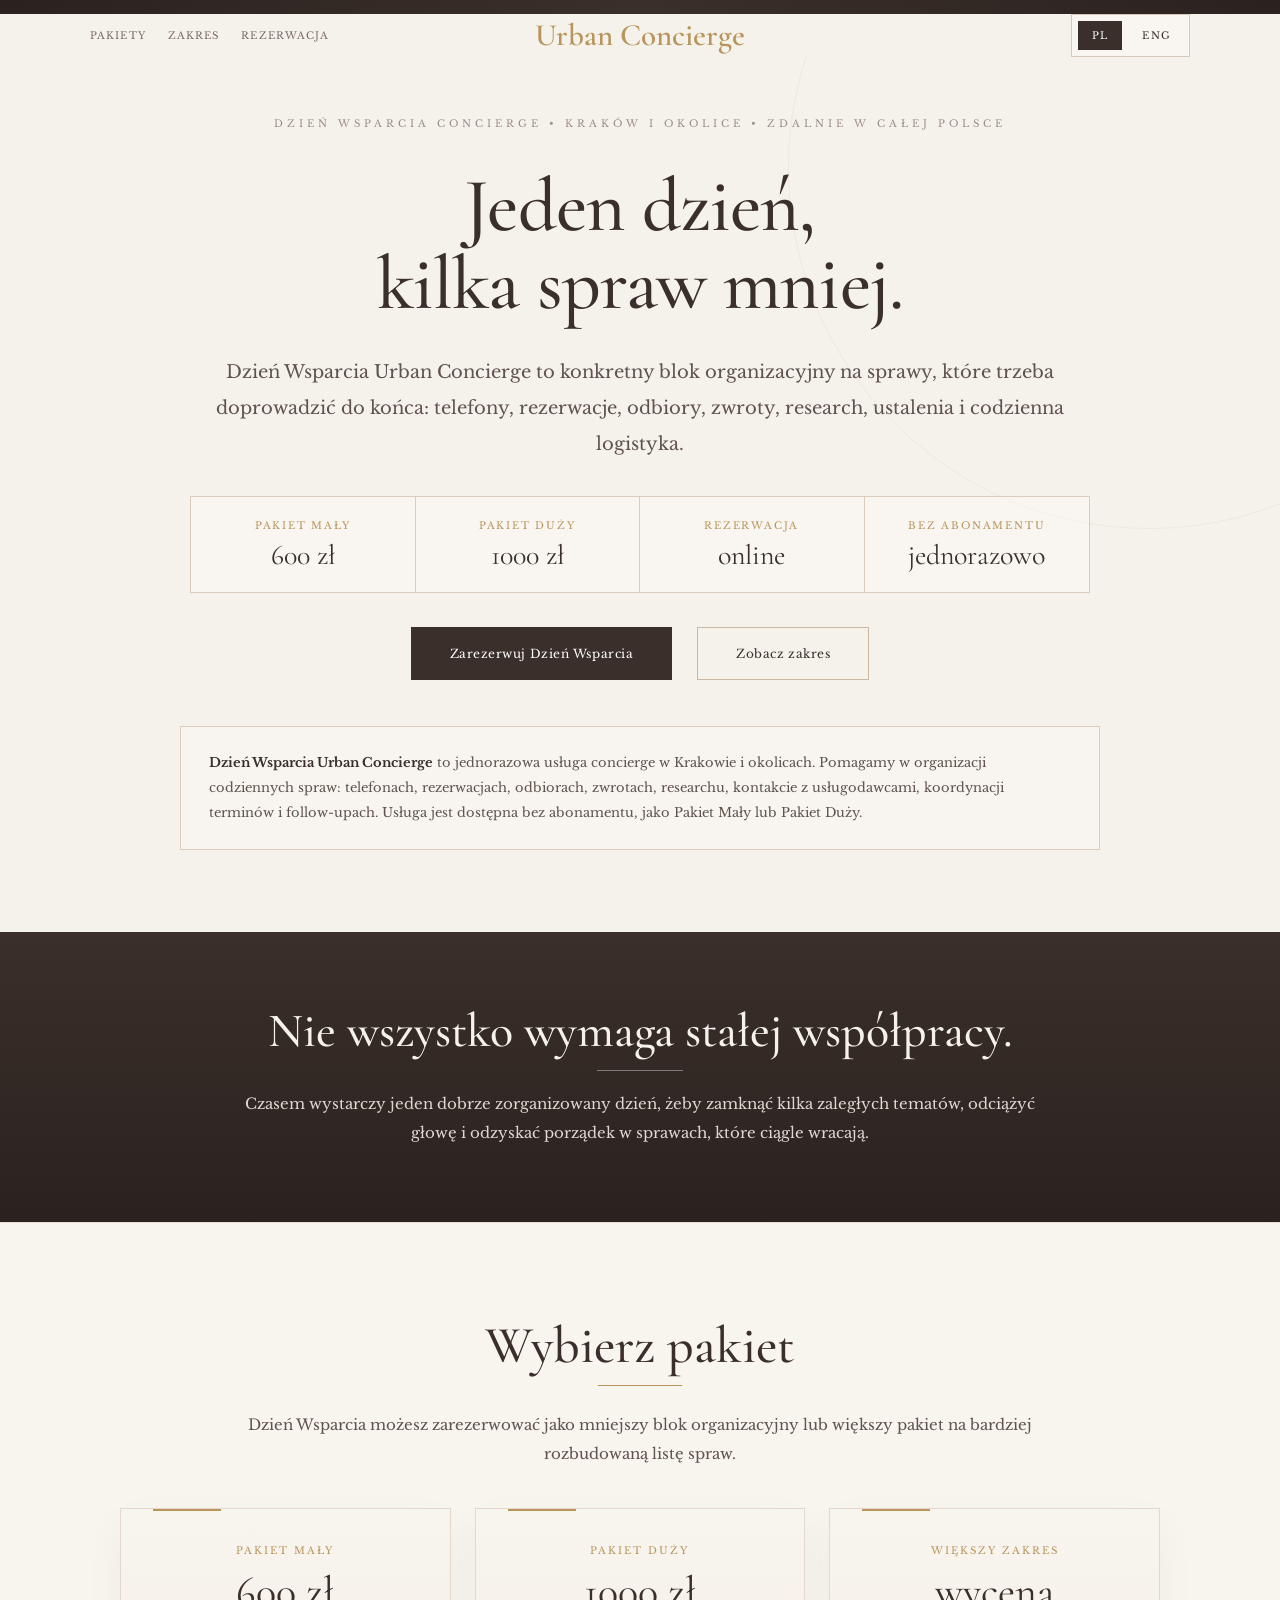
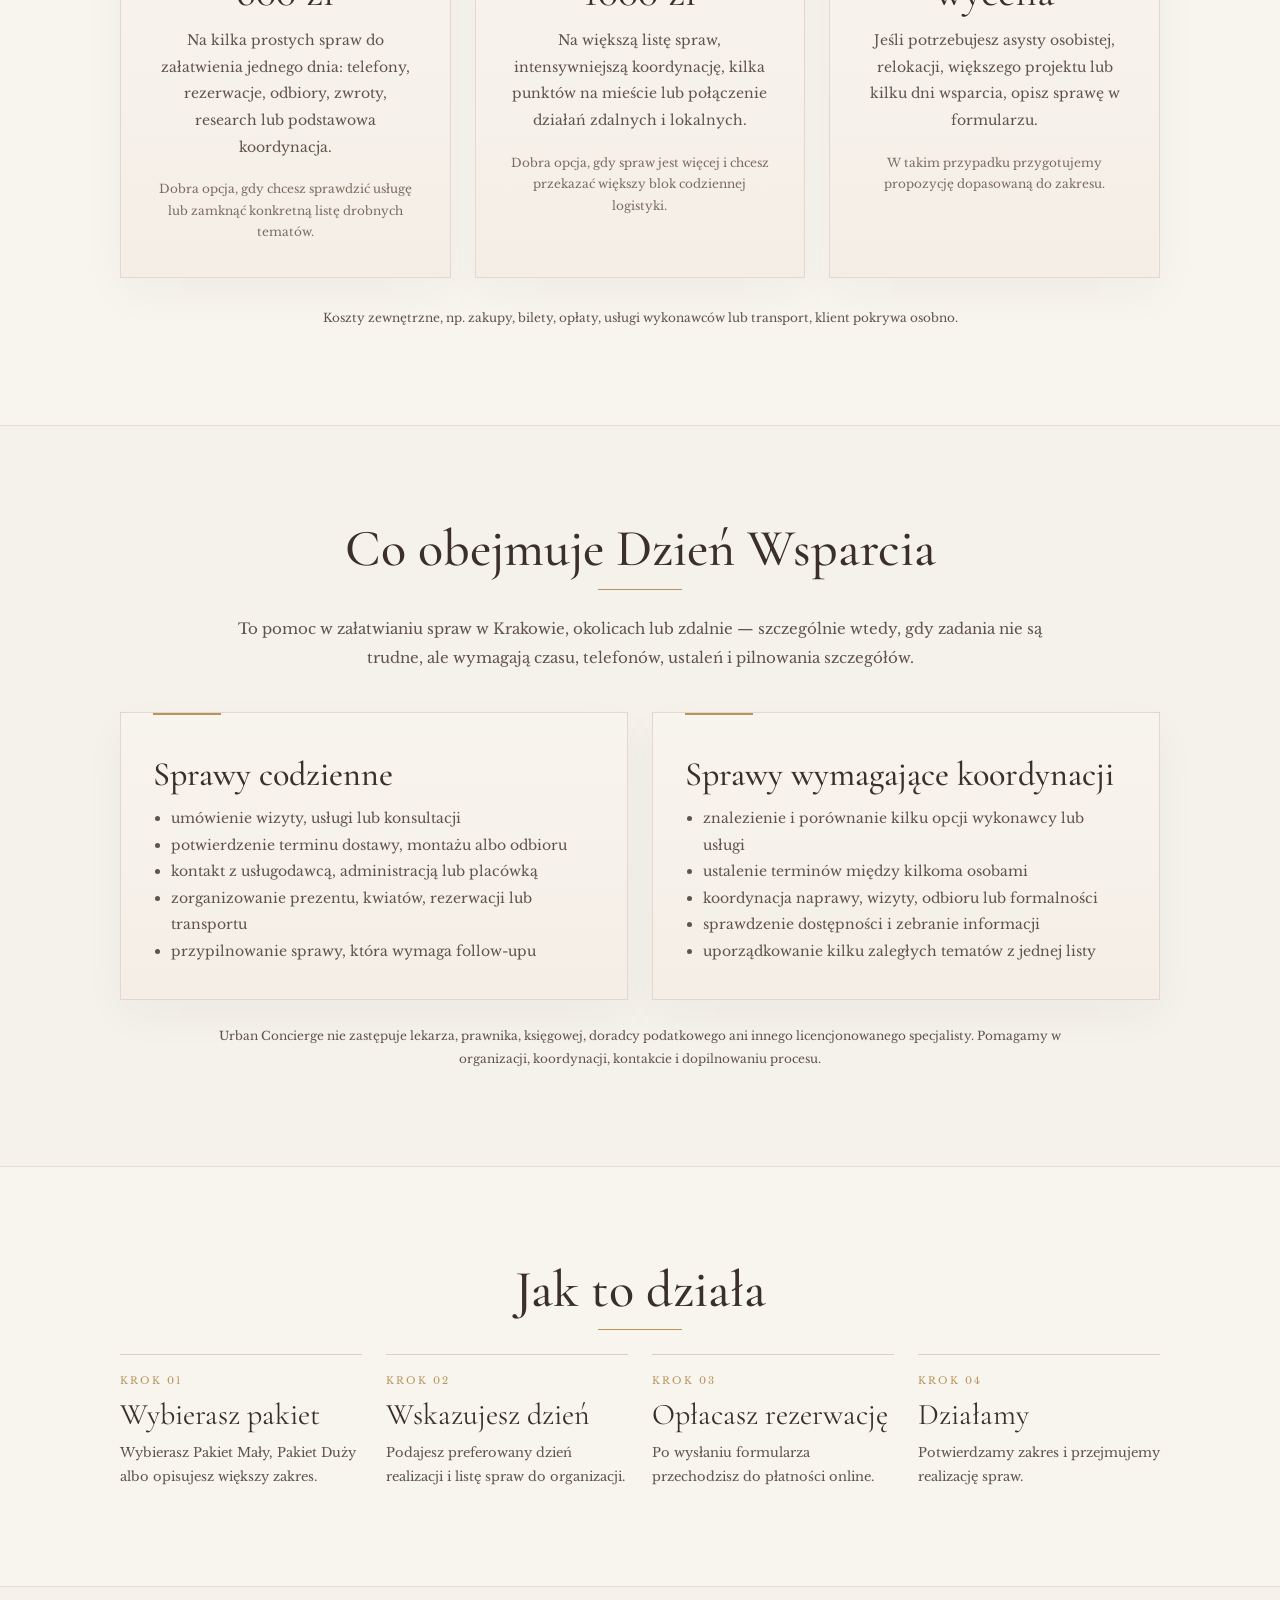
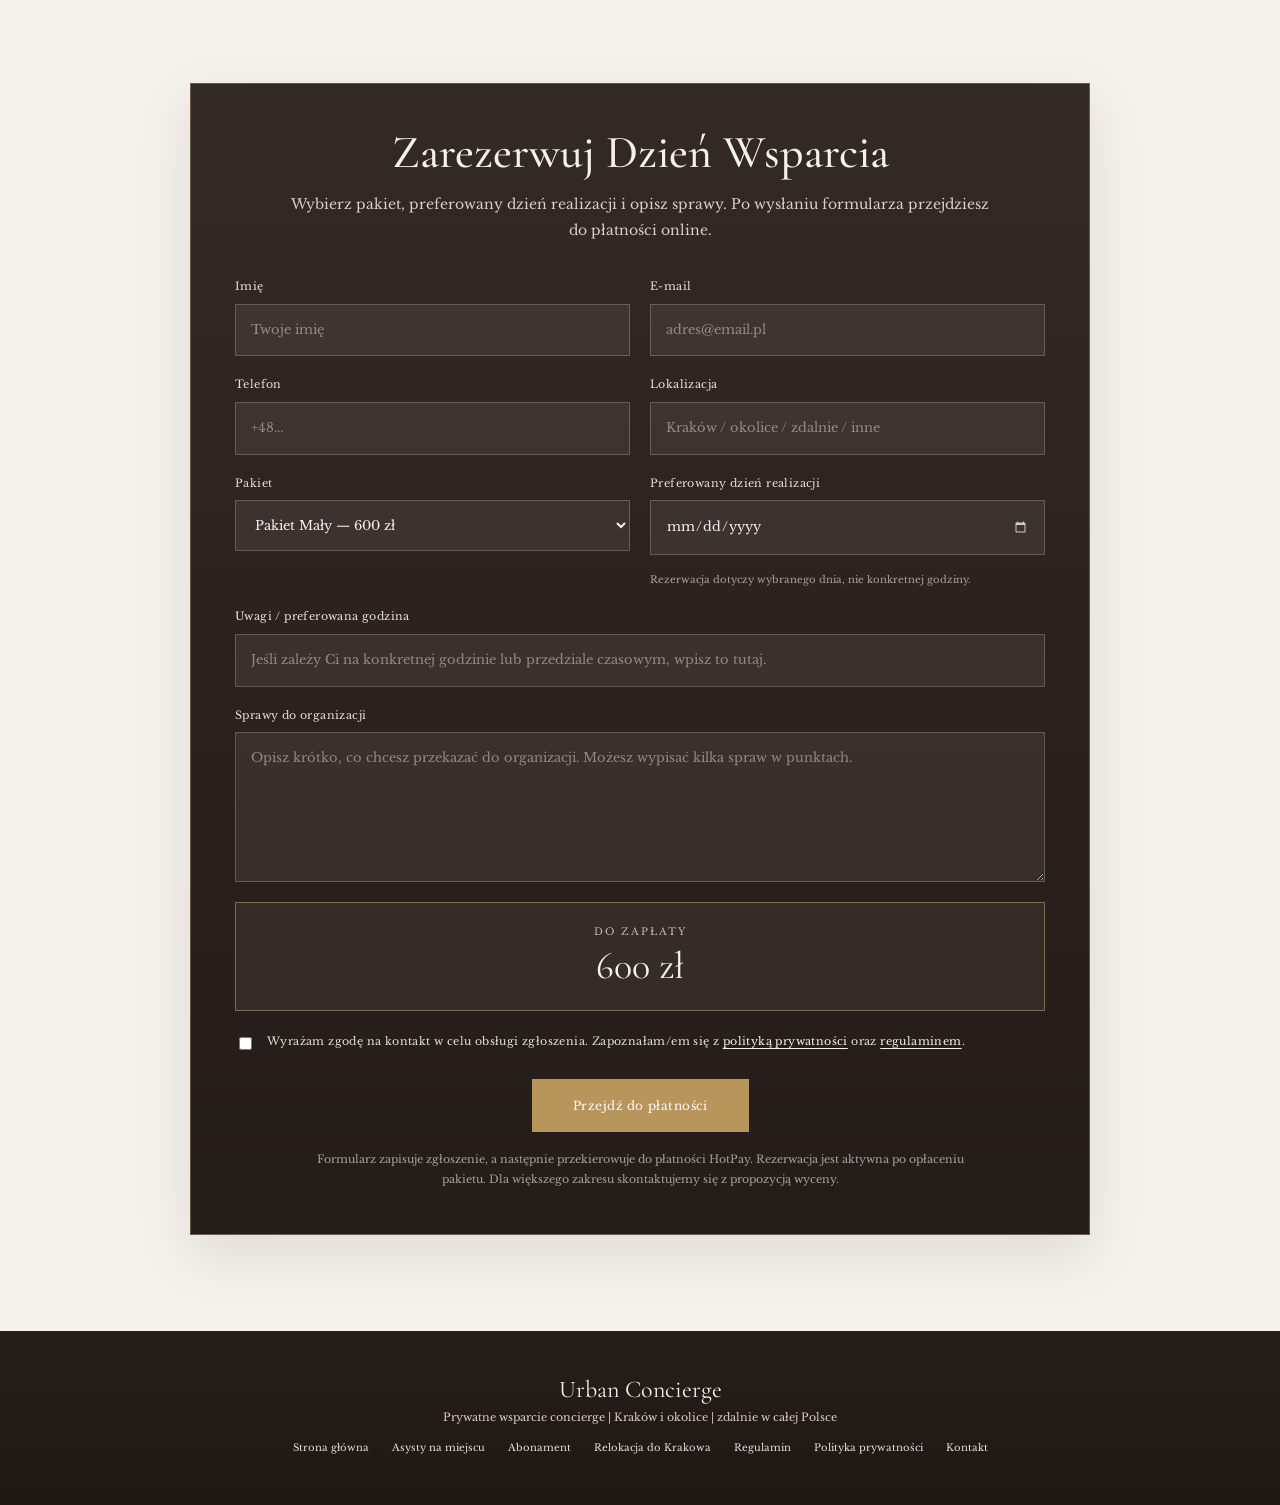
==== 1-dzien-wsparcia/index.html @ 9a467e5a "Update index.html" ====
<!DOCTYPE html>
<html lang="pl">
<head>
  <meta charset="UTF-8" />
  <meta name="viewport" content="width=device-width, initial-scale=1.0" />

  <title>Dzień Wsparcia Concierge Kraków | Urban Concierge</title>
  <meta name="description" content="Dzień Wsparcia Urban Concierge w Krakowie i okolicach. Pakiet Mały lub Pakiet Duży: organizacja spraw, telefony, rezerwacje, odbiory, koordynacja i codzienna logistyka. Płatność online." />

  <link rel="icon" type="image/png" href="/favicon.png">
  <link rel="canonical" href="https://urbanconcierge.pl/1-dzien-wsparcia/">

  <link rel="preconnect" href="https://fonts.googleapis.com">
  <link rel="preconnect" href="https://fonts.gstatic.com" crossorigin>
  <link href="https://fonts.googleapis.com/css2?family=Cormorant+Garamond:wght@500;600&family=Libre+Baskerville:wght@400;700&display=swap" rel="stylesheet">

  <script async src="https://www.googletagmanager.com/gtag/js?id=AW-18108841323"></script>
  <script>
    window.dataLayer = window.dataLayer || [];
    function gtag(){dataLayer.push(arguments);}
    gtag("js", new Date());
    gtag("config", "AW-18108841323");
  </script>

  <script type="application/ld+json">
  {
    "@context": "https://schema.org",
    "@type": "Service",
    "name": "Dzień Wsparcia Urban Concierge",
    "provider": {
      "@type": "LocalBusiness",
      "name": "Urban Concierge",
      "url": "https://urbanconcierge.pl/",
      "address": {
        "@type": "PostalAddress",
        "addressLocality": "Kraków",
        "addressCountry": "PL"
      }
    },
    "areaServed": ["Kraków", "Małopolska", "Polska"],
    "description": "Dzień Wsparcia Urban Concierge to jednorazowy blok organizacyjny na sprawy codzienne: telefony, rezerwacje, odbiory, zwroty, research, kontakt z usługodawcami, koordynacja i follow-up.",
    "offers": [
      {
        "@type": "Offer",
        "name": "Pakiet Mały",
        "price": "600",
        "priceCurrency": "PLN"
      },
      {
        "@type": "Offer",
        "name": "Pakiet Duży",
        "price": "1000",
        "priceCurrency": "PLN"
      }
    ]
  }
  </script>

  <style>
    :root {
      --bg: #F5F1EB;
      --soft-bg: #F8F4EE;
      --text: #3A2F2A;
      --muted: #5F534B;
      --soft: #7B6C61;
      --gold: #B8955A;
      --gold-soft: #C2A46D;
      --dark: #2B221F;
      --line: #E7DDD2;
      --line-strong: #DDCFBF;
    }

    * { box-sizing: border-box; }

    html, body {
      margin: 0;
      padding: 0;
      background: var(--bg);
      color: var(--text);
      scroll-behavior: smooth;
      overflow-x: hidden;
      -webkit-font-smoothing: antialiased;
      text-rendering: optimizeLegibility;
    }

    body { font-family: "Libre Baskerville", serif; }

    .topbar {
      height: 14px;
      background: linear-gradient(90deg, #2B221F 0%, #3A2F2A 50%, #2B221F 100%);
    }

    .shell {
      max-width: 1180px;
      margin: 0 auto;
      padding: 0 40px;
    }

    header { padding: 34px 0 0; }

    .header-inner {
      display: grid;
      grid-template-columns: 1fr auto 1fr;
      align-items: center;
      gap: 24px;
    }

    .mini-nav {
      display: flex;
      gap: 22px;
      font-size: 10px;
      letter-spacing: 1.1px;
      text-transform: uppercase;
    }

    .mini-nav a {
      color: var(--soft);
      text-decoration: none;
    }

    .mini-nav a:hover { color: var(--gold); }

    .brand {
      font-family: "Cormorant Garamond", serif;
      font-size: 31px;
      line-height: 1.1;
      font-weight: 600;
      color: var(--gold);
      text-decoration: none;
      white-space: nowrap;
    }

    .lang {
      justify-self: end;
      display: inline-flex;
      align-items: center;
      gap: 8px;
      padding: 6px;
      border: 1px solid #D8C8B6;
      background: rgba(255,255,255,0.32);
    }

    .lang span,
    .lang a {
      min-width: 44px;
      text-align: center;
      padding: 8px 12px;
      font-size: 10px;
      letter-spacing: 1.2px;
      text-transform: uppercase;
      text-decoration: none;
    }

    .lang span {
      background: var(--text);
      color: #fff;
    }

    .lang a { color: var(--text); }

    .hero {
      min-height: calc(88vh - 14px);
      display: flex;
      align-items: center;
      justify-content: center;
      padding: 58px 0 82px;
      position: relative;
      text-align: center;
      overflow: hidden;
    }

    .hero:before {
      content: "";
      position: absolute;
      width: 720px;
      height: 720px;
      border: 1px solid rgba(184,149,90,0.10);
      border-radius: 50%;
      top: -250px;
      right: -230px;
    }

    .hero-inner {
      position: relative;
      z-index: 1;
      max-width: 1040px;
      margin: 0 auto;
    }

    .kicker {
      font-size: 10px;
      line-height: 1.8;
      letter-spacing: 4px;
      text-transform: uppercase;
      color: #9C8F84;
      margin-bottom: 34px;
    }

    h1 {
      font-family: "Cormorant Garamond", serif;
      font-size: 76px;
      line-height: 1.03;
      font-weight: 500;
      letter-spacing: -0.9px;
      margin: 0 0 30px;
    }

    .sub {
      max-width: 870px;
      margin: 0 auto 24px;
      font-size: 18px;
      line-height: 2;
      color: var(--muted);
    }

    .ai-summary {
      max-width: 920px;
      margin: 34px auto 0;
      padding: 24px 28px;
      border: 1px solid #DCCDBB;
      background: rgba(255,255,255,0.28);
      font-size: 13px;
      line-height: 1.9;
      color: var(--muted);
      text-align: left;
    }

    .ai-summary strong { color: var(--text); }

    .offer-strip {
      max-width: 900px;
      margin: 34px auto 34px;
      display: grid;
      grid-template-columns: repeat(4, minmax(0, 1fr));
      border: 1px solid #DCCDBB;
      background: rgba(255,255,255,0.32);
    }

    .offer-item {
      padding: 22px 18px;
      border-right: 1px solid #DCCDBB;
    }

    .offer-item:last-child { border-right: none; }

    .offer-label {
      font-size: 10px;
      text-transform: uppercase;
      letter-spacing: 1.8px;
      color: var(--gold);
      margin-bottom: 8px;
    }

    .offer-value {
      font-family: "Cormorant Garamond", serif;
      font-size: 28px;
      line-height: 1.1;
      color: var(--text);
    }

    .btn {
      display: inline-block;
      padding: 18px 38px;
      margin: 0 10px 12px;
      font-size: 12px;
      letter-spacing: 0.55px;
      text-decoration: none;
      transition: 0.24s ease;
    }

    .btn-primary {
      background: var(--text);
      color: #fff;
      border: 1px solid var(--text);
    }

    .btn-primary:hover {
      background: #473934;
      border-color: #473934;
      transform: translateY(-1px);
    }

    .btn-secondary {
      color: var(--text);
      border: 1px solid #CCB8A2;
      background: transparent;
    }

    .btn-secondary:hover {
      background: #EEE6DD;
      border-color: var(--gold);
      transform: translateY(-1px);
    }

    .band {
      background: linear-gradient(180deg, #3A2F2A 0%, #2B221F 100%);
      color: #F5F1EB;
      padding: 74px 36px;
      text-align: center;
    }

    .band h2 {
      font-family: "Cormorant Garamond", serif;
      font-size: 48px;
      line-height: 1.08;
      font-weight: 500;
      margin: 0 0 12px;
    }

    .rule-light {
      width: 86px;
      height: 1px;
      background: rgba(245,241,235,0.40);
      margin: 0 auto 18px;
    }

    .band p {
      max-width: 800px;
      margin: 0 auto;
      font-size: 15px;
      line-height: 1.95;
      color: rgba(245,241,235,0.88);
    }

    section.content {
      padding: 96px 0;
      border-top: 1px solid var(--line);
    }

    section.soft { background: var(--soft-bg); }

    .title {
      font-family: "Cormorant Garamond", serif;
      font-size: 52px;
      line-height: 1.04;
      font-weight: 500;
      text-align: center;
      margin: 0 0 12px;
    }

    .rule {
      width: 84px;
      height: 1px;
      background: var(--gold);
      margin: 0 auto 24px;
    }

    .intro {
      max-width: 860px;
      margin: 0 auto 40px;
      text-align: center;
      font-size: 15px;
      line-height: 1.95;
      color: var(--muted);
    }

    .grid-2 {
      display: grid;
      grid-template-columns: repeat(2, 1fr);
      gap: 24px;
      max-width: 1040px;
      margin: 0 auto;
    }

    .grid-3 {
      display: grid;
      grid-template-columns: repeat(3, 1fr);
      gap: 24px;
      max-width: 1040px;
      margin: 0 auto;
    }

    .card {
      background: linear-gradient(180deg, #F8F4EE 0%, #F4EEE6 100%);
      border: 1px solid #E3D8CB;
      padding: 34px 32px;
      position: relative;
      box-shadow: 0 16px 40px rgba(58,47,42,0.04);
      min-height: 100%;
    }

    .card:before {
      content: "";
      position: absolute;
      top: 0;
      left: 32px;
      width: 68px;
      height: 2px;
      background: var(--gold);
    }

    .card h3 {
      font-family: "Cormorant Garamond", serif;
      font-size: 34px;
      line-height: 1.06;
      font-weight: 500;
      margin: 10px 0 12px;
    }

    .card p,
    .card li {
      font-size: 14px;
      line-height: 1.9;
      color: var(--muted);
    }

    .card ul {
      margin: 0;
      padding-left: 18px;
    }

    .price-card { text-align: center; }

    .price-label {
      font-size: 10px;
      line-height: 1.6;
      letter-spacing: 2px;
      text-transform: uppercase;
      color: var(--gold);
      margin-bottom: 12px;
    }

    .price-value {
      font-family: "Cormorant Garamond", serif;
      font-size: 42px;
      line-height: 1;
      margin-bottom: 12px;
    }

    .price-note {
      font-size: 12px;
      line-height: 1.8;
      color: var(--soft);
      margin-top: 18px;
    }

    .steps {
      display: grid;
      grid-template-columns: repeat(4, 1fr);
      gap: 24px;
      max-width: 1040px;
      margin: 0 auto;
    }

    .step {
      border-top: 1px solid var(--line-strong);
      padding-top: 18px;
    }

    .step-no {
      font-size: 10px;
      line-height: 1.6;
      letter-spacing: 2.2px;
      text-transform: uppercase;
      color: var(--gold);
      margin-bottom: 10px;
    }

    .step-title {
      font-family: "Cormorant Garamond", serif;
      font-size: 30px;
      line-height: 1.04;
      margin-bottom: 10px;
    }

    .step p {
      font-size: 13px;
      line-height: 1.9;
      color: var(--muted);
      margin: 0;
    }

    .form-wrap {
      max-width: 900px;
      margin: 0 auto;
      padding: 44px;
      background: linear-gradient(180deg, #332925 0%, #241C19 100%);
      border: 1px solid rgba(194,164,109,0.42);
      color: #F5F1EB;
      box-shadow: 0 20px 54px rgba(43,34,31,0.10);
    }

    .form-head {
      text-align: center;
      margin-bottom: 34px;
    }

    .form-title {
      font-family: "Cormorant Garamond", serif;
      font-size: 46px;
      line-height: 1.06;
      font-weight: 500;
      margin: 0 0 14px;
    }

    .form-copy {
      max-width: 700px;
      margin: 0 auto;
      font-size: 14px;
      line-height: 1.9;
      color: rgba(245,241,235,0.84);
    }

    .form-grid {
      display: grid;
      grid-template-columns: repeat(2, 1fr);
      gap: 20px;
    }

    .field {
      display: flex;
      flex-direction: column;
      gap: 8px;
    }

    .field-full { grid-column: 1 / -1; }

    label {
      font-size: 11px;
      line-height: 1.6;
      letter-spacing: 0.4px;
      color: rgba(245,241,235,0.92);
    }

    input,
    select,
    textarea {
      width: 100%;
      border: 1px solid rgba(245,241,235,0.22);
      background: rgba(245,241,235,0.07);
      color: #F5F1EB;
      padding: 15px;
      font-family: "Libre Baskerville", serif;
      font-size: 13px;
      line-height: 1.6;
      outline: none;
      border-radius: 0;
    }

    input::placeholder,
    textarea::placeholder { color: rgba(245,241,235,0.46); }

    select option {
      color: #3A2F2A;
      background: #F5F1EB;
    }

    textarea {
      min-height: 150px;
      resize: vertical;
    }

    input[type="date"]::-webkit-calendar-picker-indicator {
      filter: invert(1);
      opacity: 0.75;
      cursor: pointer;
    }

    input:focus,
    select:focus,
    textarea:focus {
      border-color: rgba(194,164,109,0.86);
      background: rgba(245,241,235,0.10);
    }

    .small-note {
      font-size: 10px;
      line-height: 1.7;
      color: rgba(245,241,235,0.62);
      margin-top: 8px;
    }

    .total-box {
      grid-column: 1 / -1;
      border: 1px solid rgba(194,164,109,0.52);
      padding: 22px;
      text-align: center;
      background: rgba(245,241,235,0.06);
    }

    .total-label {
      font-size: 10px;
      letter-spacing: 2px;
      text-transform: uppercase;
      color: rgba(245,241,235,0.72);
      margin-bottom: 8px;
    }

    .total-value {
      font-family: "Cormorant Garamond", serif;
      font-size: 38px;
      line-height: 1.1;
      color: #F5F1EB;
    }

    .consent {
      margin: 22px 0 26px;
      display: flex;
      gap: 12px;
      align-items: flex-start;
    }

    .consent input {
      width: auto;
      margin-top: 4px;
      accent-color: var(--gold);
    }

    .consent a {
      color: #F5F1EB;
      text-decoration: underline;
      text-underline-offset: 3px;
    }

    .hidden { display: none; }

    .submit-wrap { text-align: center; }

    button {
      cursor: pointer;
      border-radius: 0;
      border: 1px solid var(--gold);
      background: var(--gold);
      color: #fff;
      padding: 18px 40px;
      font-family: "Libre Baskerville", serif;
      font-size: 12px;
      letter-spacing: 0.55px;
    }

    button:hover {
      background: var(--gold-soft);
      border-color: var(--gold-soft);
    }

    .form-note {
      max-width: 680px;
      margin: 18px auto 0;
      text-align: center;
      font-size: 11px;
      line-height: 1.8;
      color: rgba(245,241,235,0.62);
    }

    footer {
      background: linear-gradient(180deg, #261E1B 0%, #1E1714 100%);
      padding: 44px 34px 48px;
      text-align: center;
    }

    .footer-brand {
      font-family: "Cormorant Garamond", serif;
      font-size: 24px;
      color: #F5F1EB;
      margin-bottom: 6px;
    }

    .footer-sub {
      font-size: 11px;
      color: #D9CEC4;
      margin-bottom: 14px;
    }

    .footer-links {
      font-size: 10px;
      line-height: 1.9;
    }

    .footer-links a {
      color: #F5F1EB;
      text-decoration: none;
      margin: 0 10px;
      opacity: 0.92;
    }

    .footer-links a:hover { text-decoration: underline; }

    @media (max-width: 1100px) {
      .mini-nav { display: none; }
      .steps { grid-template-columns: repeat(2, 1fr); }
      .grid-3 { grid-template-columns: 1fr; }
    }

    @media (max-width: 900px) {
      .grid-2 { grid-template-columns: 1fr; }
      h1 { font-size: 56px; }
      .offer-strip { grid-template-columns: repeat(2, minmax(0, 1fr)); }
      .offer-item:nth-child(2) { border-right: none; }
      .offer-item:nth-child(1),
      .offer-item:nth-child(2) { border-bottom: 1px solid #DCCDBB; }
    }

    @media (max-width: 768px) {
      .shell { padding: 0 20px; }
      header { padding-top: 26px; }

      .header-inner {
        grid-template-columns: 1fr;
        gap: 18px;
      }

      .brand {
        justify-self: center;
        font-size: 28px;
      }

      .lang { justify-self: center; }

      .hero {
        min-height: auto;
        padding: 34px 0 64px;
      }

      .kicker {
        letter-spacing: 3px;
        margin-bottom: 22px;
      }

      h1 {
        font-size: 42px;
        line-height: 1.08;
      }

      .sub {
        font-size: 16px;
        line-height: 1.9;
      }

      .offer-strip { grid-template-columns: 1fr; }

      .offer-item {
        border-right: none;
        border-bottom: 1px solid #DCCDBB;
      }

      .offer-item:last-child { border-bottom: none; }

      .btn {
        display: block;
        max-width: 340px;
        margin: 0 auto 12px;
      }

      section.content { padding: 76px 0; }

      .title,
      .band h2,
      .form-title { font-size: 36px; }

      .steps,
      .form-grid { grid-template-columns: 1fr; }

      .form-wrap { padding: 34px 22px; }

      button { width: 100%; }
    }
  </style>
</head>

<body>
  <div class="topbar"></div>

  <header class="shell">
    <div class="header-inner">
      <nav class="mini-nav" aria-label="Nawigacja">
        <a href="#pakiety">Pakiety</a>
        <a href="#zakres">Zakres</a>
        <a href="#rezerwacja">Rezerwacja</a>
      </nav>

      <a href="/" class="brand">Urban Concierge</a>

      <div class="lang">
        <span>PL</span>
        <a href="/expats-krakow/one-day-support/">ENG</a>
      </div>
    </div>
  </header>

  <main>
    <section class="hero">
      <div class="shell">
        <div class="hero-inner">
          <div class="kicker">Dzień Wsparcia Concierge • Kraków i okolice • zdalnie w całej Polsce</div>

          <h1>Jeden dzień,<br>kilka spraw mniej.</h1>

          <div class="sub">
            Dzień Wsparcia Urban Concierge to konkretny blok organizacyjny na sprawy, które trzeba doprowadzić do końca: telefony, rezerwacje, odbiory, zwroty, research, ustalenia i codzienna logistyka.
          </div>

          <div class="offer-strip">
            <div class="offer-item">
              <div class="offer-label">Pakiet Mały</div>
              <div class="offer-value">600 zł</div>
            </div>

            <div class="offer-item">
              <div class="offer-label">Pakiet Duży</div>
              <div class="offer-value">1000 zł</div>
            </div>

            <div class="offer-item">
              <div class="offer-label">Rezerwacja</div>
              <div class="offer-value">online</div>
            </div>

            <div class="offer-item">
              <div class="offer-label">Bez abonamentu</div>
              <div class="offer-value">jednorazowo</div>
            </div>
          </div>

          <a href="#rezerwacja" class="btn btn-primary">Zarezerwuj Dzień Wsparcia</a>
          <a href="#zakres" class="btn btn-secondary">Zobacz zakres</a>

          <div class="ai-summary">
            <strong>Dzień Wsparcia Urban Concierge</strong> to jednorazowa usługa concierge w Krakowie i okolicach. Pomagamy w organizacji codziennych spraw: telefonach, rezerwacjach, odbiorach, zwrotach, researchu, kontakcie z usługodawcami, koordynacji terminów i follow-upach. Usługa jest dostępna bez abonamentu, jako Pakiet Mały lub Pakiet Duży.
          </div>
        </div>
      </div>
    </section>

    <section class="band">
      <div class="shell">
        <h2>Nie wszystko wymaga stałej współpracy.</h2>
        <div class="rule-light"></div>
        <p>
          Czasem wystarczy jeden dobrze zorganizowany dzień, żeby zamknąć kilka zaległych tematów, odciążyć głowę i odzyskać porządek w sprawach, które ciągle wracają.
        </p>
      </div>
    </section>

    <section class="content soft" id="pakiety">
      <div class="shell">
        <h2 class="title">Wybierz pakiet</h2>
        <div class="rule"></div>

        <p class="intro">
          Dzień Wsparcia możesz zarezerwować jako mniejszy blok organizacyjny lub większy pakiet na bardziej rozbudowaną listę spraw.
        </p>

        <div class="grid-3">
          <div class="card price-card">
            <div class="price-label">Pakiet Mały</div>
            <div class="price-value">600 zł</div>
            <p>
              Na kilka prostych spraw do załatwienia jednego dnia: telefony, rezerwacje, odbiory, zwroty, research lub podstawowa koordynacja.
            </p>
            <div class="price-note">Dobra opcja, gdy chcesz sprawdzić usługę lub zamknąć konkretną listę drobnych tematów.</div>
          </div>

          <div class="card price-card">
            <div class="price-label">Pakiet Duży</div>
            <div class="price-value">1000 zł</div>
            <p>
              Na większą listę spraw, intensywniejszą koordynację, kilka punktów na mieście lub połączenie działań zdalnych i lokalnych.
            </p>
            <div class="price-note">Dobra opcja, gdy spraw jest więcej i chcesz przekazać większy blok codziennej logistyki.</div>
          </div>

          <div class="card price-card">
            <div class="price-label">Większy zakres</div>
            <div class="price-value">wycena</div>
            <p>
              Jeśli potrzebujesz asysty osobistej, relokacji, większego projektu lub kilku dni wsparcia, opisz sprawę w formularzu.
            </p>
            <div class="price-note">W takim przypadku przygotujemy propozycję dopasowaną do zakresu.</div>
          </div>
        </div>

        <p class="intro" style="font-size:12px; margin-top:28px; margin-bottom:0;">
          Koszty zewnętrzne, np. zakupy, bilety, opłaty, usługi wykonawców lub transport, klient pokrywa osobno.
        </p>
      </div>
    </section>

    <section class="content" id="zakres">
      <div class="shell">
        <h2 class="title">Co obejmuje Dzień Wsparcia</h2>
        <div class="rule"></div>

        <p class="intro">
          To pomoc w załatwianiu spraw w Krakowie, okolicach lub zdalnie — szczególnie wtedy, gdy zadania nie są trudne, ale wymagają czasu, telefonów, ustaleń i pilnowania szczegółów.
        </p>

        <div class="grid-2">
          <div class="card">
            <h3>Sprawy codzienne</h3>
            <ul>
              <li>umówienie wizyty, usługi lub konsultacji</li>
              <li>potwierdzenie terminu dostawy, montażu albo odbioru</li>
              <li>kontakt z usługodawcą, administracją lub placówką</li>
              <li>zorganizowanie prezentu, kwiatów, rezerwacji lub transportu</li>
              <li>przypilnowanie sprawy, która wymaga follow-upu</li>
            </ul>
          </div>

          <div class="card">
            <h3>Sprawy wymagające koordynacji</h3>
            <ul>
              <li>znalezienie i porównanie kilku opcji wykonawcy lub usługi</li>
              <li>ustalenie terminów między kilkoma osobami</li>
              <li>koordynacja naprawy, wizyty, odbioru lub formalności</li>
              <li>sprawdzenie dostępności i zebranie informacji</li>
              <li>uporządkowanie kilku zaległych tematów z jednej listy</li>
            </ul>
          </div>
        </div>

        <p class="intro" style="font-size:12px; margin-top:24px; margin-bottom:0;">
          Urban Concierge nie zastępuje lekarza, prawnika, księgowej, doradcy podatkowego ani innego licencjonowanego specjalisty. Pomagamy w organizacji, koordynacji, kontakcie i dopilnowaniu procesu.
        </p>
      </div>
    </section>

    <section class="content soft">
      <div class="shell">
        <h2 class="title">Jak to działa</h2>
        <div class="rule"></div>

        <div class="steps">
          <div class="step">
            <div class="step-no">Krok 01</div>
            <div class="step-title">Wybierasz pakiet</div>
            <p>Wybierasz Pakiet Mały, Pakiet Duży albo opisujesz większy zakres.</p>
          </div>

          <div class="step">
            <div class="step-no">Krok 02</div>
            <div class="step-title">Wskazujesz dzień</div>
            <p>Podajesz preferowany dzień realizacji i listę spraw do organizacji.</p>
          </div>

          <div class="step">
            <div class="step-no">Krok 03</div>
            <div class="step-title">Opłacasz rezerwację</div>
            <p>Po wysłaniu formularza przechodzisz do płatności online.</p>
          </div>

          <div class="step">
            <div class="step-no">Krok 04</div>
            <div class="step-title">Działamy</div>
            <p>Potwierdzamy zakres i przejmujemy realizację spraw.</p>
          </div>
        </div>
      </div>
    </section>

    <section class="content" id="rezerwacja">
      <div class="shell">
        <div class="form-wrap">
          <div class="form-head">
            <div class="form-title">Zarezerwuj Dzień Wsparcia</div>
            <div class="form-copy">
              Wybierz pakiet, preferowany dzień realizacji i opisz sprawy. Po wysłaniu formularza przejdziesz do płatności online.
            </div>
          </div>

          <form name="dzien-wsparcia-pl" method="POST" data-netlify="true" netlify-honeypot="bot-field" id="supportDayForm">
            <input type="hidden" name="form-name" value="dzien-wsparcia-pl">
            <input type="hidden" name="source_page" value="Dzień Wsparcia PL">
            <input type="hidden" id="priceHidden" name="wartosc_pakietu" value="600 zł">
            <input type="hidden" id="packageHidden" name="wybrany_pakiet" value="Pakiet Mały">
            <input type="hidden" id="orderIdHidden" name="numer_zamowienia" value="">

            <p class="hidden">
              <label>Nie wypełniaj tego pola: <input name="bot-field"></label>
            </p>

            <div class="form-grid">
              <div class="field">
                <label for="name">Imię</label>
                <input id="name" name="imie" type="text" placeholder="Twoje imię" required>
              </div>

              <div class="field">
                <label for="email">E-mail</label>
                <input id="email" name="email" type="email" placeholder="adres@email.pl" required>
              </div>

              <div class="field">
                <label for="phone">Telefon</label>
                <input id="phone" name="telefon" type="tel" placeholder="+48..." required>
              </div>

              <div class="field">
                <label for="location">Lokalizacja</label>
                <input id="location" name="lokalizacja" type="text" placeholder="Kraków / okolice / zdalnie / inne">
              </div>

              <div class="field">
                <label for="package">Pakiet</label>
                <select id="package" name="pakiet" required>
                  <option value="small" data-price="600" data-label="Pakiet Mały">Pakiet Mały — 600 zł</option>
                  <option value="large" data-price="1000" data-label="Pakiet Duży">Pakiet Duży — 1000 zł</option>
                  <option value="custom" data-price="0" data-label="Wycena indywidualna">Większy zakres — wycena indywidualna</option>
                </select>
              </div>

              <div class="field">
                <label for="date">Preferowany dzień realizacji</label>
                <input id="date" name="preferowany_dzien_realizacji" type="date" required>
                <div class="small-note">Rezerwacja dotyczy wybranego dnia, nie konkretnej godziny.</div>
              </div>

              <div class="field field-full">
                <label for="preferredTime">Uwagi / preferowana godzina</label>
                <input id="preferredTime" name="uwagi_preferowana_godzina" type="text" placeholder="Jeśli zależy Ci na konkretnej godzinie lub przedziale czasowym, wpisz to tutaj.">
              </div>

              <div class="field field-full">
                <label for="message">Sprawy do organizacji</label>
                <textarea id="message" name="sprawy_do_organizacji" placeholder="Opisz krótko, co chcesz przekazać do organizacji. Możesz wypisać kilka spraw w punktach." required></textarea>
              </div>

              <div class="total-box">
                <div class="total-label">Do zapłaty</div>
                <div class="total-value" id="priceDisplay">600 zł</div>
              </div>
            </div>

            <div class="consent">
              <input id="consent" name="zgoda_na_kontakt" type="checkbox" required>
              <label for="consent">
                Wyrażam zgodę na kontakt w celu obsługi zgłoszenia. Zapoznałam/em się z
                <a href="/polityka%20prywatnosci%20UC.pdf" target="_blank" rel="noopener">polityką prywatności</a>
                oraz
                <a href="/Regulamin%20UC.pdf" target="_blank" rel="noopener">regulaminem</a>.
              </label>
            </div>

            <div class="submit-wrap">
              <button type="submit" id="submitButton">Przejdź do płatności</button>
            </div>

            <div class="form-note">
              Formularz zapisuje zgłoszenie, a następnie przekierowuje do płatności HotPay. Rezerwacja jest aktywna po opłaceniu pakietu. Dla większego zakresu skontaktujemy się z propozycją wyceny.
            </div>
          </form>
        </div>
      </div>
    </section>
  </main>

  <footer>
    <div class="footer-brand">Urban Concierge</div>
    <div class="footer-sub">Prywatne wsparcie concierge | Kraków i okolice | zdalnie w całej Polsce</div>

    <div class="footer-links">
      <a href="/">Strona główna</a>
      <a href="/asysty/">Asysty na miejscu</a>
      <a href="/abonament/">Abonament</a>
      <a href="/relokacja-krakow/">Relokacja do Krakowa</a>
      <a href="/Regulamin%20UC.pdf" target="_blank" rel="noopener">Regulamin</a>
      <a href="/polityka%20prywatnosci%20UC.pdf" target="_blank" rel="noopener">Polityka prywatności</a>
      <a href="mailto:info@urbanconcierge.pl">Kontakt</a>
    </div>
  </footer>

  <script>
    const form = document.getElementById("supportDayForm");
    const packageSelect = document.getElementById("package");
    const dateInput = document.getElementById("date");
    const priceDisplay = document.getElementById("priceDisplay");
    const priceHidden = document.getElementById("priceHidden");
    const packageHidden = document.getElementById("packageHidden");
    const orderIdHidden = document.getElementById("orderIdHidden");
    const submitButton = document.getElementById("submitButton");

    const HOTPAY_URL = "https://platnosc.hotpay.pl/";
    const HOTPAY_SECRET = "WKLEJ_TUTAJ_SEKRET_HOTPAY";

    function isWeekend(dateString) {
      const selectedDate = new Date(dateString + "T12:00:00");
      const day = selectedDate.getDay();
      return day === 0 || day === 6;
    }

    function updatePackage() {
      const selected = packageSelect.options[packageSelect.selectedIndex];
      const price = parseInt(selected.dataset.price, 10);
      const label = selected.dataset.label;

      packageHidden.value = label;

      if (price > 0) {
        priceDisplay.textContent = price + " zł";
        priceHidden.value = price + " zł";
        submitButton.textContent = "Przejdź do płatności";
      } else {
        priceDisplay.textContent = "Wycena";
        priceHidden.value = "Wycena indywidualna";
        submitButton.textContent = "Wyślij zapytanie";
      }
    }

    function encode(data) {
      return new URLSearchParams(data).toString();
    }

    function addHotpayField(formElement, name, value) {
      const input = document.createElement("input");
      input.type = "hidden";
      input.name = name;
      input.value = value;
      formElement.appendChild(input);
    }

    packageSelect.addEventListener("change", updatePackage);

    dateInput.addEventListener("change", function () {
      if (isWeekend(dateInput.value)) {
        alert("Rezerwacje online są dostępne od poniedziałku do piątku. Proszę wybrać dzień roboczy.");
        dateInput.value = "";
      }
    });

    form.addEventListener("submit", function(e) {
      e.preventDefault();

      if (isWeekend(dateInput.value)) {
        alert("Rezerwacje online są dostępne od poniedziałku do piątku. Proszę wybrać dzień roboczy.");
        return;
      }

      const selected = packageSelect.options[packageSelect.selectedIndex];
      const price = parseInt(selected.dataset.price, 10);
      const label = selected.dataset.label;
      const orderId = "UC-DW-" + Date.now();

      orderIdHidden.value = orderId;

      const formData = new FormData(form);
      formData.append("kwota_do_zaplaty", price > 0 ? price + " zł" : "Wycena indywidualna");

      fetch("/", {
        method: "POST",
        headers: { "Content-Type": "application/x-www-form-urlencoded" },
        body: encode(formData)
      })
      .then(() => {
        if (price === 0) {
          alert("Dziękujemy. Zgłoszenie zostało wysłane. Skontaktujemy się z propozycją wyceny.");
          form.reset();
          updatePackage();
          return;
        }

        const hotpayForm = document.createElement("form");
        hotpayForm.method = "POST";
        hotpayForm.action = HOTPAY_URL;

        addHotpayField(hotpayForm, "SEKRET", HOTPAY_SECRET);
        addHotpayField(hotpayForm, "KWOTA", price);
        addHotpayField(hotpayForm, "NAZWA_USLUGI", "Urban Concierge - Dzień Wsparcia - " + label);
        addHotpayField(hotpayForm, "ADRES_WWW", "https://urbanconcierge.pl/1-dzien-wsparcia/");
        addHotpayField(hotpayForm, "ID_ZAMOWIENIA", orderId);
        addHotpayField(hotpayForm, "EMAIL", document.getElementById("email").value);

        const customerData =
          document.getElementById("name").value +
          " | tel: " +
          document.getElementById("phone").value;

        addHotpayField(hotpayForm, "DANE_OSOBOWE", customerData);

        document.body.appendChild(hotpayForm);
        hotpayForm.submit();
      })
      .catch(() => {
        alert("Nie udało się wysłać formularza. Spróbuj ponownie albo napisz na info@urbanconcierge.pl.");
      });
    });

    updatePackage();
  </script>
</body>
</html>
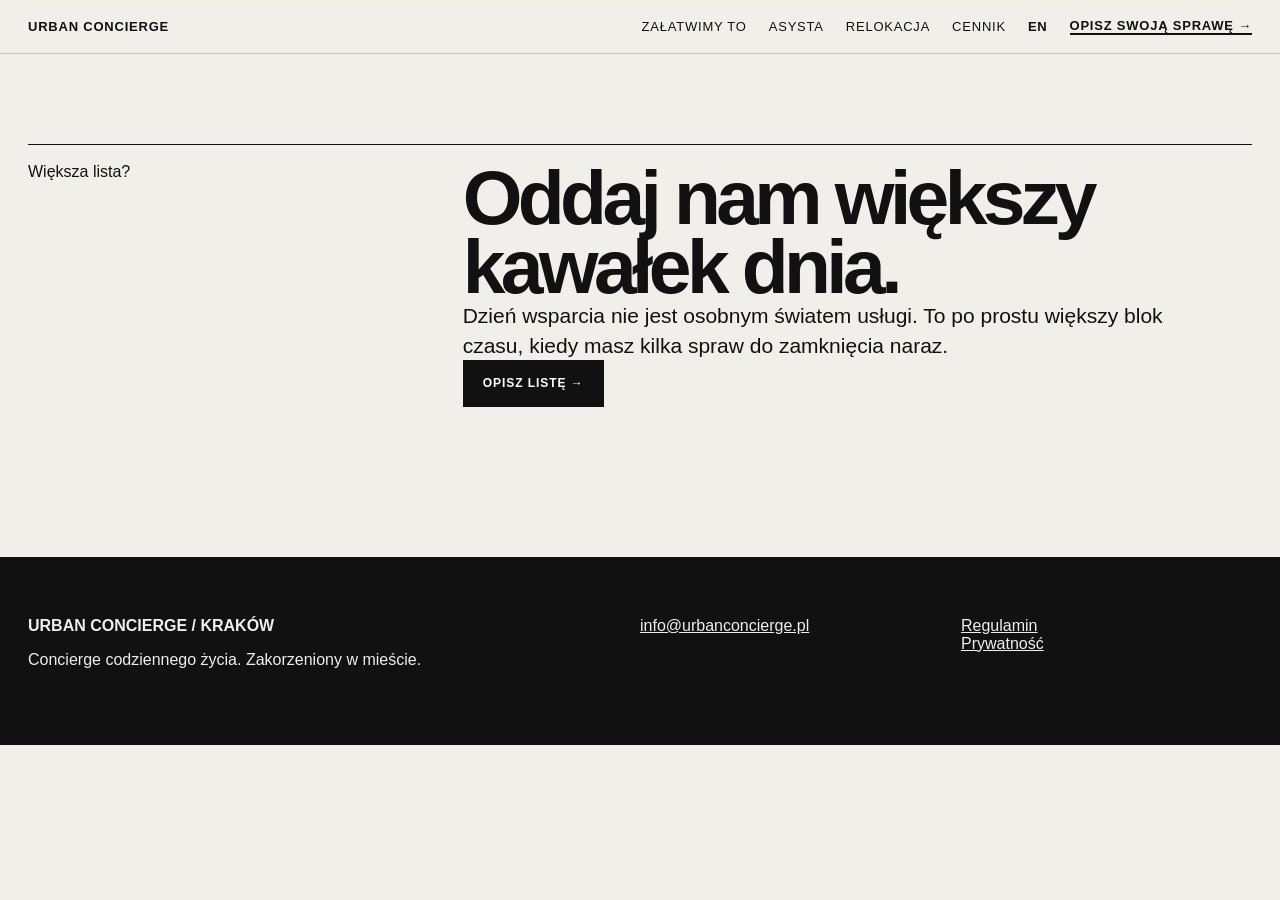
==== commit c88d6eb9: "Add files via upload" ====
--- a/1-dzien-wsparcia/index.html
+++ b/1-dzien-wsparcia/index.html
@@ -1,1179 +1 @@
-<!DOCTYPE html>
-<html lang="pl">
-<head>
-  <meta charset="UTF-8" />
-  <meta name="viewport" content="width=device-width, initial-scale=1.0" />
-
-  <title>Dzień Wsparcia Concierge Kraków | Urban Concierge</title>
-  <meta name="description" content="Dzień Wsparcia Urban Concierge w Krakowie i okolicach. Pakiet Mały lub Pakiet Duży: organizacja spraw, telefony, rezerwacje, odbiory, koordynacja i codzienna logistyka. Płatność online." />
-
-  <link rel="icon" type="image/png" href="/favicon.png">
-  <link rel="canonical" href="https://urbanconcierge.pl/1-dzien-wsparcia/">
-
-  <link rel="preconnect" href="https://fonts.googleapis.com">
-  <link rel="preconnect" href="https://fonts.gstatic.com" crossorigin>
-  <link href="https://fonts.googleapis.com/css2?family=Cormorant+Garamond:wght@500;600&family=Libre+Baskerville:wght@400;700&display=swap" rel="stylesheet">
-
-  <script async src="https://www.googletagmanager.com/gtag/js?id=AW-18108841323"></script>
-  <script>
-    window.dataLayer = window.dataLayer || [];
-    function gtag(){dataLayer.push(arguments);}
-    gtag("js", new Date());
-    gtag("config", "AW-18108841323");
-  </script>
-
-  <script type="application/ld+json">
-  {
-    "@context": "https://schema.org",
-    "@type": "Service",
-    "name": "Dzień Wsparcia Urban Concierge",
-    "provider": {
-      "@type": "LocalBusiness",
-      "name": "Urban Concierge",
-      "url": "https://urbanconcierge.pl/",
-      "address": {
-        "@type": "PostalAddress",
-        "addressLocality": "Kraków",
-        "addressCountry": "PL"
-      }
-    },
-    "areaServed": ["Kraków", "Małopolska", "Polska"],
-    "description": "Dzień Wsparcia Urban Concierge to jednorazowy blok organizacyjny na sprawy codzienne: telefony, rezerwacje, odbiory, zwroty, research, kontakt z usługodawcami, koordynacja i follow-up.",
-    "offers": [
-      {
-        "@type": "Offer",
-        "name": "Pakiet Mały",
-        "price": "600",
-        "priceCurrency": "PLN"
-      },
-      {
-        "@type": "Offer",
-        "name": "Pakiet Duży",
-        "price": "1000",
-        "priceCurrency": "PLN"
-      }
-    ]
-  }
-  </script>
-
-  <style>
-    :root {
-      --bg: #F5F1EB;
-      --soft-bg: #F8F4EE;
-      --text: #3A2F2A;
-      --muted: #5F534B;
-      --soft: #7B6C61;
-      --gold: #B8955A;
-      --gold-soft: #C2A46D;
-      --dark: #2B221F;
-      --line: #E7DDD2;
-      --line-strong: #DDCFBF;
-    }
-
-    * { box-sizing: border-box; }
-
-    html, body {
-      margin: 0;
-      padding: 0;
-      background: var(--bg);
-      color: var(--text);
-      scroll-behavior: smooth;
-      overflow-x: hidden;
-      -webkit-font-smoothing: antialiased;
-      text-rendering: optimizeLegibility;
-    }
-
-    body { font-family: "Libre Baskerville", serif; }
-
-    .topbar {
-      height: 14px;
-      background: linear-gradient(90deg, #2B221F 0%, #3A2F2A 50%, #2B221F 100%);
-    }
-
-    .shell {
-      max-width: 1180px;
-      margin: 0 auto;
-      padding: 0 40px;
-    }
-
-    header { padding: 34px 0 0; }
-
-    .header-inner {
-      display: grid;
-      grid-template-columns: 1fr auto 1fr;
-      align-items: center;
-      gap: 24px;
-    }
-
-    .mini-nav {
-      display: flex;
-      gap: 22px;
-      font-size: 10px;
-      letter-spacing: 1.1px;
-      text-transform: uppercase;
-    }
-
-    .mini-nav a {
-      color: var(--soft);
-      text-decoration: none;
-    }
-
-    .mini-nav a:hover { color: var(--gold); }
-
-    .brand {
-      font-family: "Cormorant Garamond", serif;
-      font-size: 31px;
-      line-height: 1.1;
-      font-weight: 600;
-      color: var(--gold);
-      text-decoration: none;
-      white-space: nowrap;
-    }
-
-    .lang {
-      justify-self: end;
-      display: inline-flex;
-      align-items: center;
-      gap: 8px;
-      padding: 6px;
-      border: 1px solid #D8C8B6;
-      background: rgba(255,255,255,0.32);
-    }
-
-    .lang span,
-    .lang a {
-      min-width: 44px;
-      text-align: center;
-      padding: 8px 12px;
-      font-size: 10px;
-      letter-spacing: 1.2px;
-      text-transform: uppercase;
-      text-decoration: none;
-    }
-
-    .lang span {
-      background: var(--text);
-      color: #fff;
-    }
-
-    .lang a { color: var(--text); }
-
-    .hero {
-      min-height: calc(88vh - 14px);
-      display: flex;
-      align-items: center;
-      justify-content: center;
-      padding: 58px 0 82px;
-      position: relative;
-      text-align: center;
-      overflow: hidden;
-    }
-
-    .hero:before {
-      content: "";
-      position: absolute;
-      width: 720px;
-      height: 720px;
-      border: 1px solid rgba(184,149,90,0.10);
-      border-radius: 50%;
-      top: -250px;
-      right: -230px;
-    }
-
-    .hero-inner {
-      position: relative;
-      z-index: 1;
-      max-width: 1040px;
-      margin: 0 auto;
-    }
-
-    .kicker {
-      font-size: 10px;
-      line-height: 1.8;
-      letter-spacing: 4px;
-      text-transform: uppercase;
-      color: #9C8F84;
-      margin-bottom: 34px;
-    }
-
-    h1 {
-      font-family: "Cormorant Garamond", serif;
-      font-size: 76px;
-      line-height: 1.03;
-      font-weight: 500;
-      letter-spacing: -0.9px;
-      margin: 0 0 30px;
-    }
-
-    .sub {
-      max-width: 870px;
-      margin: 0 auto 24px;
-      font-size: 18px;
-      line-height: 2;
-      color: var(--muted);
-    }
-
-    .ai-summary {
-      max-width: 920px;
-      margin: 34px auto 0;
-      padding: 24px 28px;
-      border: 1px solid #DCCDBB;
-      background: rgba(255,255,255,0.28);
-      font-size: 13px;
-      line-height: 1.9;
-      color: var(--muted);
-      text-align: left;
-    }
-
-    .ai-summary strong { color: var(--text); }
-
-    .offer-strip {
-      max-width: 900px;
-      margin: 34px auto 34px;
-      display: grid;
-      grid-template-columns: repeat(4, minmax(0, 1fr));
-      border: 1px solid #DCCDBB;
-      background: rgba(255,255,255,0.32);
-    }
-
-    .offer-item {
-      padding: 22px 18px;
-      border-right: 1px solid #DCCDBB;
-    }
-
-    .offer-item:last-child { border-right: none; }
-
-    .offer-label {
-      font-size: 10px;
-      text-transform: uppercase;
-      letter-spacing: 1.8px;
-      color: var(--gold);
-      margin-bottom: 8px;
-    }
-
-    .offer-value {
-      font-family: "Cormorant Garamond", serif;
-      font-size: 28px;
-      line-height: 1.1;
-      color: var(--text);
-    }
-
-    .btn {
-      display: inline-block;
-      padding: 18px 38px;
-      margin: 0 10px 12px;
-      font-size: 12px;
-      letter-spacing: 0.55px;
-      text-decoration: none;
-      transition: 0.24s ease;
-    }
-
-    .btn-primary {
-      background: var(--text);
-      color: #fff;
-      border: 1px solid var(--text);
-    }
-
-    .btn-primary:hover {
-      background: #473934;
-      border-color: #473934;
-      transform: translateY(-1px);
-    }
-
-    .btn-secondary {
-      color: var(--text);
-      border: 1px solid #CCB8A2;
-      background: transparent;
-    }
-
-    .btn-secondary:hover {
-      background: #EEE6DD;
-      border-color: var(--gold);
-      transform: translateY(-1px);
-    }
-
-    .band {
-      background: linear-gradient(180deg, #3A2F2A 0%, #2B221F 100%);
-      color: #F5F1EB;
-      padding: 74px 36px;
-      text-align: center;
-    }
-
-    .band h2 {
-      font-family: "Cormorant Garamond", serif;
-      font-size: 48px;
-      line-height: 1.08;
-      font-weight: 500;
-      margin: 0 0 12px;
-    }
-
-    .rule-light {
-      width: 86px;
-      height: 1px;
-      background: rgba(245,241,235,0.40);
-      margin: 0 auto 18px;
-    }
-
-    .band p {
-      max-width: 800px;
-      margin: 0 auto;
-      font-size: 15px;
-      line-height: 1.95;
-      color: rgba(245,241,235,0.88);
-    }
-
-    section.content {
-      padding: 96px 0;
-      border-top: 1px solid var(--line);
-    }
-
-    section.soft { background: var(--soft-bg); }
-
-    .title {
-      font-family: "Cormorant Garamond", serif;
-      font-size: 52px;
-      line-height: 1.04;
-      font-weight: 500;
-      text-align: center;
-      margin: 0 0 12px;
-    }
-
-    .rule {
-      width: 84px;
-      height: 1px;
-      background: var(--gold);
-      margin: 0 auto 24px;
-    }
-
-    .intro {
-      max-width: 860px;
-      margin: 0 auto 40px;
-      text-align: center;
-      font-size: 15px;
-      line-height: 1.95;
-      color: var(--muted);
-    }
-
-    .grid-2 {
-      display: grid;
-      grid-template-columns: repeat(2, 1fr);
-      gap: 24px;
-      max-width: 1040px;
-      margin: 0 auto;
-    }
-
-    .grid-3 {
-      display: grid;
-      grid-template-columns: repeat(3, 1fr);
-      gap: 24px;
-      max-width: 1040px;
-      margin: 0 auto;
-    }
-
-    .card {
-      background: linear-gradient(180deg, #F8F4EE 0%, #F4EEE6 100%);
-      border: 1px solid #E3D8CB;
-      padding: 34px 32px;
-      position: relative;
-      box-shadow: 0 16px 40px rgba(58,47,42,0.04);
-      min-height: 100%;
-    }
-
-    .card:before {
-      content: "";
-      position: absolute;
-      top: 0;
-      left: 32px;
-      width: 68px;
-      height: 2px;
-      background: var(--gold);
-    }
-
-    .card h3 {
-      font-family: "Cormorant Garamond", serif;
-      font-size: 34px;
-      line-height: 1.06;
-      font-weight: 500;
-      margin: 10px 0 12px;
-    }
-
-    .card p,
-    .card li {
-      font-size: 14px;
-      line-height: 1.9;
-      color: var(--muted);
-    }
-
-    .card ul {
-      margin: 0;
-      padding-left: 18px;
-    }
-
-    .price-card { text-align: center; }
-
-    .price-label {
-      font-size: 10px;
-      line-height: 1.6;
-      letter-spacing: 2px;
-      text-transform: uppercase;
-      color: var(--gold);
-      margin-bottom: 12px;
-    }
-
-    .price-value {
-      font-family: "Cormorant Garamond", serif;
-      font-size: 42px;
-      line-height: 1;
-      margin-bottom: 12px;
-    }
-
-    .price-note {
-      font-size: 12px;
-      line-height: 1.8;
-      color: var(--soft);
-      margin-top: 18px;
-    }
-
-    .steps {
-      display: grid;
-      grid-template-columns: repeat(4, 1fr);
-      gap: 24px;
-      max-width: 1040px;
-      margin: 0 auto;
-    }
-
-    .step {
-      border-top: 1px solid var(--line-strong);
-      padding-top: 18px;
-    }
-
-    .step-no {
-      font-size: 10px;
-      line-height: 1.6;
-      letter-spacing: 2.2px;
-      text-transform: uppercase;
-      color: var(--gold);
-      margin-bottom: 10px;
-    }
-
-    .step-title {
-      font-family: "Cormorant Garamond", serif;
-      font-size: 30px;
-      line-height: 1.04;
-      margin-bottom: 10px;
-    }
-
-    .step p {
-      font-size: 13px;
-      line-height: 1.9;
-      color: var(--muted);
-      margin: 0;
-    }
-
-    .form-wrap {
-      max-width: 900px;
-      margin: 0 auto;
-      padding: 44px;
-      background: linear-gradient(180deg, #332925 0%, #241C19 100%);
-      border: 1px solid rgba(194,164,109,0.42);
-      color: #F5F1EB;
-      box-shadow: 0 20px 54px rgba(43,34,31,0.10);
-    }
-
-    .form-head {
-      text-align: center;
-      margin-bottom: 34px;
-    }
-
-    .form-title {
-      font-family: "Cormorant Garamond", serif;
-      font-size: 46px;
-      line-height: 1.06;
-      font-weight: 500;
-      margin: 0 0 14px;
-    }
-
-    .form-copy {
-      max-width: 700px;
-      margin: 0 auto;
-      font-size: 14px;
-      line-height: 1.9;
-      color: rgba(245,241,235,0.84);
-    }
-
-    .form-grid {
-      display: grid;
-      grid-template-columns: repeat(2, 1fr);
-      gap: 20px;
-    }
-
-    .field {
-      display: flex;
-      flex-direction: column;
-      gap: 8px;
-    }
-
-    .field-full { grid-column: 1 / -1; }
-
-    label {
-      font-size: 11px;
-      line-height: 1.6;
-      letter-spacing: 0.4px;
-      color: rgba(245,241,235,0.92);
-    }
-
-    input,
-    select,
-    textarea {
-      width: 100%;
-      border: 1px solid rgba(245,241,235,0.22);
-      background: rgba(245,241,235,0.07);
-      color: #F5F1EB;
-      padding: 15px;
-      font-family: "Libre Baskerville", serif;
-      font-size: 13px;
-      line-height: 1.6;
-      outline: none;
-      border-radius: 0;
-    }
-
-    input::placeholder,
-    textarea::placeholder { color: rgba(245,241,235,0.46); }
-
-    select option {
-      color: #3A2F2A;
-      background: #F5F1EB;
-    }
-
-    textarea {
-      min-height: 150px;
-      resize: vertical;
-    }
-
-    input[type="date"]::-webkit-calendar-picker-indicator {
-      filter: invert(1);
-      opacity: 0.75;
-      cursor: pointer;
-    }
-
-    input:focus,
-    select:focus,
-    textarea:focus {
-      border-color: rgba(194,164,109,0.86);
-      background: rgba(245,241,235,0.10);
-    }
-
-    .small-note {
-      font-size: 10px;
-      line-height: 1.7;
-      color: rgba(245,241,235,0.62);
-      margin-top: 8px;
-    }
-
-    .total-box {
-      grid-column: 1 / -1;
-      border: 1px solid rgba(194,164,109,0.52);
-      padding: 22px;
-      text-align: center;
-      background: rgba(245,241,235,0.06);
-    }
-
-    .total-label {
-      font-size: 10px;
-      letter-spacing: 2px;
-      text-transform: uppercase;
-      color: rgba(245,241,235,0.72);
-      margin-bottom: 8px;
-    }
-
-    .total-value {
-      font-family: "Cormorant Garamond", serif;
-      font-size: 38px;
-      line-height: 1.1;
-      color: #F5F1EB;
-    }
-
-    .consent {
-      margin: 22px 0 26px;
-      display: flex;
-      gap: 12px;
-      align-items: flex-start;
-    }
-
-    .consent input {
-      width: auto;
-      margin-top: 4px;
-      accent-color: var(--gold);
-    }
-
-    .consent a {
-      color: #F5F1EB;
-      text-decoration: underline;
-      text-underline-offset: 3px;
-    }
-
-    .hidden { display: none; }
-
-    .submit-wrap { text-align: center; }
-
-    button {
-      cursor: pointer;
-      border-radius: 0;
-      border: 1px solid var(--gold);
-      background: var(--gold);
-      color: #fff;
-      padding: 18px 40px;
-      font-family: "Libre Baskerville", serif;
-      font-size: 12px;
-      letter-spacing: 0.55px;
-    }
-
-    button:hover {
-      background: var(--gold-soft);
-      border-color: var(--gold-soft);
-    }
-
-    .form-note {
-      max-width: 680px;
-      margin: 18px auto 0;
-      text-align: center;
-      font-size: 11px;
-      line-height: 1.8;
-      color: rgba(245,241,235,0.62);
-    }
-
-    footer {
-      background: linear-gradient(180deg, #261E1B 0%, #1E1714 100%);
-      padding: 44px 34px 48px;
-      text-align: center;
-    }
-
-    .footer-brand {
-      font-family: "Cormorant Garamond", serif;
-      font-size: 24px;
-      color: #F5F1EB;
-      margin-bottom: 6px;
-    }
-
-    .footer-sub {
-      font-size: 11px;
-      color: #D9CEC4;
-      margin-bottom: 14px;
-    }
-
-    .footer-links {
-      font-size: 10px;
-      line-height: 1.9;
-    }
-
-    .footer-links a {
-      color: #F5F1EB;
-      text-decoration: none;
-      margin: 0 10px;
-      opacity: 0.92;
-    }
-
-    .footer-links a:hover { text-decoration: underline; }
-
-    @media (max-width: 1100px) {
-      .mini-nav { display: none; }
-      .steps { grid-template-columns: repeat(2, 1fr); }
-      .grid-3 { grid-template-columns: 1fr; }
-    }
-
-    @media (max-width: 900px) {
-      .grid-2 { grid-template-columns: 1fr; }
-      h1 { font-size: 56px; }
-      .offer-strip { grid-template-columns: repeat(2, minmax(0, 1fr)); }
-      .offer-item:nth-child(2) { border-right: none; }
-      .offer-item:nth-child(1),
-      .offer-item:nth-child(2) { border-bottom: 1px solid #DCCDBB; }
-    }
-
-    @media (max-width: 768px) {
-      .shell { padding: 0 20px; }
-      header { padding-top: 26px; }
-
-      .header-inner {
-        grid-template-columns: 1fr;
-        gap: 18px;
-      }
-
-      .brand {
-        justify-self: center;
-        font-size: 28px;
-      }
-
-      .lang { justify-self: center; }
-
-      .hero {
-        min-height: auto;
-        padding: 34px 0 64px;
-      }
-
-      .kicker {
-        letter-spacing: 3px;
-        margin-bottom: 22px;
-      }
-
-      h1 {
-        font-size: 42px;
-        line-height: 1.08;
-      }
-
-      .sub {
-        font-size: 16px;
-        line-height: 1.9;
-      }
-
-      .offer-strip { grid-template-columns: 1fr; }
-
-      .offer-item {
-        border-right: none;
-        border-bottom: 1px solid #DCCDBB;
-      }
-
-      .offer-item:last-child { border-bottom: none; }
-
-      .btn {
-        display: block;
-        max-width: 340px;
-        margin: 0 auto 12px;
-      }
-
-      section.content { padding: 76px 0; }
-
-      .title,
-      .band h2,
-      .form-title { font-size: 36px; }
-
-      .steps,
-      .form-grid { grid-template-columns: 1fr; }
-
-      .form-wrap { padding: 34px 22px; }
-
-      button { width: 100%; }
-    }
-  </style>
-</head>
-
-<body>
-  <div class="topbar"></div>
-
-  <header class="shell">
-    <div class="header-inner">
-      <nav class="mini-nav" aria-label="Nawigacja">
-        <a href="#pakiety">Pakiety</a>
-        <a href="#zakres">Zakres</a>
-        <a href="#rezerwacja">Rezerwacja</a>
-      </nav>
-
-      <a href="/" class="brand">Urban Concierge</a>
-
-      <div class="lang">
-        <span>PL</span>
-        <a href="/expats-krakow/one-day-support/">ENG</a>
-      </div>
-    </div>
-  </header>
-
-  <main>
-    <section class="hero">
-      <div class="shell">
-        <div class="hero-inner">
-          <div class="kicker">Dzień Wsparcia Concierge • Kraków i okolice • zdalnie w całej Polsce</div>
-
-          <h1>Jeden dzień,<br>kilka spraw mniej.</h1>
-
-          <div class="sub">
-            Dzień Wsparcia Urban Concierge to konkretny blok organizacyjny na sprawy, które trzeba doprowadzić do końca: telefony, rezerwacje, odbiory, zwroty, research, ustalenia i codzienna logistyka.
-          </div>
-
-          <div class="offer-strip">
-            <div class="offer-item">
-              <div class="offer-label">Pakiet Mały</div>
-              <div class="offer-value">600 zł</div>
-            </div>
-
-            <div class="offer-item">
-              <div class="offer-label">Pakiet Duży</div>
-              <div class="offer-value">1000 zł</div>
-            </div>
-
-            <div class="offer-item">
-              <div class="offer-label">Rezerwacja</div>
-              <div class="offer-value">online</div>
-            </div>
-
-            <div class="offer-item">
-              <div class="offer-label">Bez abonamentu</div>
-              <div class="offer-value">jednorazowo</div>
-            </div>
-          </div>
-
-          <a href="#rezerwacja" class="btn btn-primary">Zarezerwuj Dzień Wsparcia</a>
-          <a href="#zakres" class="btn btn-secondary">Zobacz zakres</a>
-
-          <div class="ai-summary">
-            <strong>Dzień Wsparcia Urban Concierge</strong> to jednorazowa usługa concierge w Krakowie i okolicach. Pomagamy w organizacji codziennych spraw: telefonach, rezerwacjach, odbiorach, zwrotach, researchu, kontakcie z usługodawcami, koordynacji terminów i follow-upach. Usługa jest dostępna bez abonamentu, jako Pakiet Mały lub Pakiet Duży.
-          </div>
-        </div>
-      </div>
-    </section>
-
-    <section class="band">
-      <div class="shell">
-        <h2>Nie wszystko wymaga stałej współpracy.</h2>
-        <div class="rule-light"></div>
-        <p>
-          Czasem wystarczy jeden dobrze zorganizowany dzień, żeby zamknąć kilka zaległych tematów, odciążyć głowę i odzyskać porządek w sprawach, które ciągle wracają.
-        </p>
-      </div>
-    </section>
-
-    <section class="content soft" id="pakiety">
-      <div class="shell">
-        <h2 class="title">Wybierz pakiet</h2>
-        <div class="rule"></div>
-
-        <p class="intro">
-          Dzień Wsparcia możesz zarezerwować jako mniejszy blok organizacyjny lub większy pakiet na bardziej rozbudowaną listę spraw.
-        </p>
-
-        <div class="grid-3">
-          <div class="card price-card">
-            <div class="price-label">Pakiet Mały</div>
-            <div class="price-value">600 zł</div>
-            <p>
-              Na kilka prostych spraw do załatwienia jednego dnia: telefony, rezerwacje, odbiory, zwroty, research lub podstawowa koordynacja.
-            </p>
-            <div class="price-note">Dobra opcja, gdy chcesz sprawdzić usługę lub zamknąć konkretną listę drobnych tematów.</div>
-          </div>
-
-          <div class="card price-card">
-            <div class="price-label">Pakiet Duży</div>
-            <div class="price-value">1000 zł</div>
-            <p>
-              Na większą listę spraw, intensywniejszą koordynację, kilka punktów na mieście lub połączenie działań zdalnych i lokalnych.
-            </p>
-            <div class="price-note">Dobra opcja, gdy spraw jest więcej i chcesz przekazać większy blok codziennej logistyki.</div>
-          </div>
-
-          <div class="card price-card">
-            <div class="price-label">Większy zakres</div>
-            <div class="price-value">wycena</div>
-            <p>
-              Jeśli potrzebujesz asysty osobistej, relokacji, większego projektu lub kilku dni wsparcia, opisz sprawę w formularzu.
-            </p>
-            <div class="price-note">W takim przypadku przygotujemy propozycję dopasowaną do zakresu.</div>
-          </div>
-        </div>
-
-        <p class="intro" style="font-size:12px; margin-top:28px; margin-bottom:0;">
-          Koszty zewnętrzne, np. zakupy, bilety, opłaty, usługi wykonawców lub transport, klient pokrywa osobno.
-        </p>
-      </div>
-    </section>
-
-    <section class="content" id="zakres">
-      <div class="shell">
-        <h2 class="title">Co obejmuje Dzień Wsparcia</h2>
-        <div class="rule"></div>
-
-        <p class="intro">
-          To pomoc w załatwianiu spraw w Krakowie, okolicach lub zdalnie — szczególnie wtedy, gdy zadania nie są trudne, ale wymagają czasu, telefonów, ustaleń i pilnowania szczegółów.
-        </p>
-
-        <div class="grid-2">
-          <div class="card">
-            <h3>Sprawy codzienne</h3>
-            <ul>
-              <li>umówienie wizyty, usługi lub konsultacji</li>
-              <li>potwierdzenie terminu dostawy, montażu albo odbioru</li>
-              <li>kontakt z usługodawcą, administracją lub placówką</li>
-              <li>zorganizowanie prezentu, kwiatów, rezerwacji lub transportu</li>
-              <li>przypilnowanie sprawy, która wymaga follow-upu</li>
-            </ul>
-          </div>
-
-          <div class="card">
-            <h3>Sprawy wymagające koordynacji</h3>
-            <ul>
-              <li>znalezienie i porównanie kilku opcji wykonawcy lub usługi</li>
-              <li>ustalenie terminów między kilkoma osobami</li>
-              <li>koordynacja naprawy, wizyty, odbioru lub formalności</li>
-              <li>sprawdzenie dostępności i zebranie informacji</li>
-              <li>uporządkowanie kilku zaległych tematów z jednej listy</li>
-            </ul>
-          </div>
-        </div>
-
-        <p class="intro" style="font-size:12px; margin-top:24px; margin-bottom:0;">
-          Urban Concierge nie zastępuje lekarza, prawnika, księgowej, doradcy podatkowego ani innego licencjonowanego specjalisty. Pomagamy w organizacji, koordynacji, kontakcie i dopilnowaniu procesu.
-        </p>
-      </div>
-    </section>
-
-    <section class="content soft">
-      <div class="shell">
-        <h2 class="title">Jak to działa</h2>
-        <div class="rule"></div>
-
-        <div class="steps">
-          <div class="step">
-            <div class="step-no">Krok 01</div>
-            <div class="step-title">Wybierasz pakiet</div>
-            <p>Wybierasz Pakiet Mały, Pakiet Duży albo opisujesz większy zakres.</p>
-          </div>
-
-          <div class="step">
-            <div class="step-no">Krok 02</div>
-            <div class="step-title">Wskazujesz dzień</div>
-            <p>Podajesz preferowany dzień realizacji i listę spraw do organizacji.</p>
-          </div>
-
-          <div class="step">
-            <div class="step-no">Krok 03</div>
-            <div class="step-title">Opłacasz rezerwację</div>
-            <p>Po wysłaniu formularza przechodzisz do płatności online.</p>
-          </div>
-
-          <div class="step">
-            <div class="step-no">Krok 04</div>
-            <div class="step-title">Działamy</div>
-            <p>Potwierdzamy zakres i przejmujemy realizację spraw.</p>
-          </div>
-        </div>
-      </div>
-    </section>
-
-    <section class="content" id="rezerwacja">
-      <div class="shell">
-        <div class="form-wrap">
-          <div class="form-head">
-            <div class="form-title">Zarezerwuj Dzień Wsparcia</div>
-            <div class="form-copy">
-              Wybierz pakiet, preferowany dzień realizacji i opisz sprawy. Po wysłaniu formularza przejdziesz do płatności online.
-            </div>
-          </div>
-
-          <form name="dzien-wsparcia-pl" method="POST" data-netlify="true" netlify-honeypot="bot-field" id="supportDayForm">
-            <input type="hidden" name="form-name" value="dzien-wsparcia-pl">
-            <input type="hidden" name="source_page" value="Dzień Wsparcia PL">
-            <input type="hidden" id="priceHidden" name="wartosc_pakietu" value="600 zł">
-            <input type="hidden" id="packageHidden" name="wybrany_pakiet" value="Pakiet Mały">
-            <input type="hidden" id="orderIdHidden" name="numer_zamowienia" value="">
-
-            <p class="hidden">
-              <label>Nie wypełniaj tego pola: <input name="bot-field"></label>
-            </p>
-
-            <div class="form-grid">
-              <div class="field">
-                <label for="name">Imię</label>
-                <input id="name" name="imie" type="text" placeholder="Twoje imię" required>
-              </div>
-
-              <div class="field">
-                <label for="email">E-mail</label>
-                <input id="email" name="email" type="email" placeholder="adres@email.pl" required>
-              </div>
-
-              <div class="field">
-                <label for="phone">Telefon</label>
-                <input id="phone" name="telefon" type="tel" placeholder="+48..." required>
-              </div>
-
-              <div class="field">
-                <label for="location">Lokalizacja</label>
-                <input id="location" name="lokalizacja" type="text" placeholder="Kraków / okolice / zdalnie / inne">
-              </div>
-
-              <div class="field">
-                <label for="package">Pakiet</label>
-                <select id="package" name="pakiet" required>
-                  <option value="small" data-price="600" data-label="Pakiet Mały">Pakiet Mały — 600 zł</option>
-                  <option value="large" data-price="1000" data-label="Pakiet Duży">Pakiet Duży — 1000 zł</option>
-                  <option value="custom" data-price="0" data-label="Wycena indywidualna">Większy zakres — wycena indywidualna</option>
-                </select>
-              </div>
-
-              <div class="field">
-                <label for="date">Preferowany dzień realizacji</label>
-                <input id="date" name="preferowany_dzien_realizacji" type="date" required>
-                <div class="small-note">Rezerwacja dotyczy wybranego dnia, nie konkretnej godziny.</div>
-              </div>
-
-              <div class="field field-full">
-                <label for="preferredTime">Uwagi / preferowana godzina</label>
-                <input id="preferredTime" name="uwagi_preferowana_godzina" type="text" placeholder="Jeśli zależy Ci na konkretnej godzinie lub przedziale czasowym, wpisz to tutaj.">
-              </div>
-
-              <div class="field field-full">
-                <label for="message">Sprawy do organizacji</label>
-                <textarea id="message" name="sprawy_do_organizacji" placeholder="Opisz krótko, co chcesz przekazać do organizacji. Możesz wypisać kilka spraw w punktach." required></textarea>
-              </div>
-
-              <div class="total-box">
-                <div class="total-label">Do zapłaty</div>
-                <div class="total-value" id="priceDisplay">600 zł</div>
-              </div>
-            </div>
-
-            <div class="consent">
-              <input id="consent" name="zgoda_na_kontakt" type="checkbox" required>
-              <label for="consent">
-                Wyrażam zgodę na kontakt w celu obsługi zgłoszenia. Zapoznałam/em się z
-                <a href="/polityka%20prywatnosci%20UC.pdf" target="_blank" rel="noopener">polityką prywatności</a>
-                oraz
-                <a href="/Regulamin%20UC.pdf" target="_blank" rel="noopener">regulaminem</a>.
-              </label>
-            </div>
-
-            <div class="submit-wrap">
-              <button type="submit" id="submitButton">Przejdź do płatności</button>
-            </div>
-
-            <div class="form-note">
-              Formularz zapisuje zgłoszenie, a następnie przekierowuje do płatności HotPay. Rezerwacja jest aktywna po opłaceniu pakietu. Dla większego zakresu skontaktujemy się z propozycją wyceny.
-            </div>
-          </form>
-        </div>
-      </div>
-    </section>
-  </main>
-
-  <footer>
-    <div class="footer-brand">Urban Concierge</div>
-    <div class="footer-sub">Prywatne wsparcie concierge | Kraków i okolice | zdalnie w całej Polsce</div>
-
-    <div class="footer-links">
-      <a href="/">Strona główna</a>
-      <a href="/asysty/">Asysty na miejscu</a>
-      <a href="/abonament/">Abonament</a>
-      <a href="/relokacja-krakow/">Relokacja do Krakowa</a>
-      <a href="/Regulamin%20UC.pdf" target="_blank" rel="noopener">Regulamin</a>
-      <a href="/polityka%20prywatnosci%20UC.pdf" target="_blank" rel="noopener">Polityka prywatności</a>
-      <a href="mailto:info@urbanconcierge.pl">Kontakt</a>
-    </div>
-  </footer>
-
-  <script>
-    const form = document.getElementById("supportDayForm");
-    const packageSelect = document.getElementById("package");
-    const dateInput = document.getElementById("date");
-    const priceDisplay = document.getElementById("priceDisplay");
-    const priceHidden = document.getElementById("priceHidden");
-    const packageHidden = document.getElementById("packageHidden");
-    const orderIdHidden = document.getElementById("orderIdHidden");
-    const submitButton = document.getElementById("submitButton");
-
-    const HOTPAY_URL = "https://platnosc.hotpay.pl/";
-    const HOTPAY_SECRET = "WKLEJ_TUTAJ_SEKRET_HOTPAY";
-
-    function isWeekend(dateString) {
-      const selectedDate = new Date(dateString + "T12:00:00");
-      const day = selectedDate.getDay();
-      return day === 0 || day === 6;
-    }
-
-    function updatePackage() {
-      const selected = packageSelect.options[packageSelect.selectedIndex];
-      const price = parseInt(selected.dataset.price, 10);
-      const label = selected.dataset.label;
-
-      packageHidden.value = label;
-
-      if (price > 0) {
-        priceDisplay.textContent = price + " zł";
-        priceHidden.value = price + " zł";
-        submitButton.textContent = "Przejdź do płatności";
-      } else {
-        priceDisplay.textContent = "Wycena";
-        priceHidden.value = "Wycena indywidualna";
-        submitButton.textContent = "Wyślij zapytanie";
-      }
-    }
-
-    function encode(data) {
-      return new URLSearchParams(data).toString();
-    }
-
-    function addHotpayField(formElement, name, value) {
-      const input = document.createElement("input");
-      input.type = "hidden";
-      input.name = name;
-      input.value = value;
-      formElement.appendChild(input);
-    }
-
-    packageSelect.addEventListener("change", updatePackage);
-
-    dateInput.addEventListener("change", function () {
-      if (isWeekend(dateInput.value)) {
-        alert("Rezerwacje online są dostępne od poniedziałku do piątku. Proszę wybrać dzień roboczy.");
-        dateInput.value = "";
-      }
-    });
-
-    form.addEventListener("submit", function(e) {
-      e.preventDefault();
-
-      if (isWeekend(dateInput.value)) {
-        alert("Rezerwacje online są dostępne od poniedziałku do piątku. Proszę wybrać dzień roboczy.");
-        return;
-      }
-
-      const selected = packageSelect.options[packageSelect.selectedIndex];
-      const price = parseInt(selected.dataset.price, 10);
-      const label = selected.dataset.label;
-      const orderId = "UC-DW-" + Date.now();
-
-      orderIdHidden.value = orderId;
-
-      const formData = new FormData(form);
-      formData.append("kwota_do_zaplaty", price > 0 ? price + " zł" : "Wycena indywidualna");
-
-      fetch("/", {
-        method: "POST",
-        headers: { "Content-Type": "application/x-www-form-urlencoded" },
-        body: encode(formData)
-      })
-      .then(() => {
-        if (price === 0) {
-          alert("Dziękujemy. Zgłoszenie zostało wysłane. Skontaktujemy się z propozycją wyceny.");
-          form.reset();
-          updatePackage();
-          return;
-        }
-
-        const hotpayForm = document.createElement("form");
-        hotpayForm.method = "POST";
-        hotpayForm.action = HOTPAY_URL;
-
-        addHotpayField(hotpayForm, "SEKRET", HOTPAY_SECRET);
-        addHotpayField(hotpayForm, "KWOTA", price);
-        addHotpayField(hotpayForm, "NAZWA_USLUGI", "Urban Concierge - Dzień Wsparcia - " + label);
-        addHotpayField(hotpayForm, "ADRES_WWW", "https://urbanconcierge.pl/1-dzien-wsparcia/");
-        addHotpayField(hotpayForm, "ID_ZAMOWIENIA", orderId);
-        addHotpayField(hotpayForm, "EMAIL", document.getElementById("email").value);
-
-        const customerData =
-          document.getElementById("name").value +
-          " | tel: " +
-          document.getElementById("phone").value;
-
-        addHotpayField(hotpayForm, "DANE_OSOBOWE", customerData);
-
-        document.body.appendChild(hotpayForm);
-        hotpayForm.submit();
-      })
-      .catch(() => {
-        alert("Nie udało się wysłać formularza. Spróbuj ponownie albo napisz na info@urbanconcierge.pl.");
-      });
-    });
-
-    updatePackage();
-  </script>
-</body>
-</html>
+<!doctype html><html lang="pl"><head><meta charset="utf-8"><meta name="viewport" content="width=device-width,initial-scale=1"><title>Większy blok wsparcia | Urban Concierge</title><meta name="description" content="Urban Concierge Kraków — lokalne wsparcie w codziennych sprawach."><link rel="canonical" href="https://urbanconcierge.pl/1-dzien-wsparcia/"><link rel="icon" href="/favicon.png"><link rel="stylesheet" href="/assets/uc.css"></head><body><header class="top"><nav class="nav"><a class="brand" href="/">URBAN CONCIERGE</a><div class="navlinks"><a href="/#zalatwimy">Załatwimy to</a><a href="/asysty/">Asysta</a><a href="/relokacja-krakow/">Relokacja</a><a href="/#cennik">Cennik</a><a class="lang" href="/expats-krakow/">EN</a><a class="cta" href="mailto:info@urbanconcierge.pl?subject=Opis sprawy">Opisz swoją sprawę →</a></div></nav></header><main><section class="section"><div class="section-head"><div>Większa lista?</div><div><h2>Oddaj nam większy kawałek dnia.</h2><p>Dzień wsparcia nie jest osobnym światem usługi. To po prostu większy blok czasu, kiedy masz kilka spraw do zamknięcia naraz.</p><p><a class="btn" href="mailto:info@urbanconcierge.pl?subject=Większy blok wsparcia">Opisz listę →</a></p></div></div></section></main><footer class="footer"><div class="footer-inner"><div><b>URBAN CONCIERGE / KRAKÓW</b><p>Concierge codziennego życia. Zakorzeniony w mieście.</p></div><div><a href="mailto:info@urbanconcierge.pl">info@urbanconcierge.pl</a></div><div><a href="/Regulamin UC.pdf">Regulamin</a><br><a href="/polityka prywatno#U015bci UC.pdf">Prywatność</a></div></div></footer></body></html>
--- a/assets/uc.css
+++ b/assets/uc.css
@@ -0,0 +1,7 @@
+
+:root{--ink:#111;--paper:#f1efe9;--line:#c9c5bc;--red:#e84a35;--muted:#66635d}*{box-sizing:border-box}html{scroll-behavior:smooth}body{margin:0;background:var(--paper);color:var(--ink);font-family:Arial,Helvetica,sans-serif}.top{position:sticky;top:0;z-index:20;background:rgba(241,239,233,.96);border-bottom:1px solid var(--line);backdrop-filter:blur(10px)}.nav{max-width:1400px;margin:auto;padding:18px 28px;display:flex;align-items:center;gap:28px}.brand{font-weight:900;letter-spacing:-.04em;font-size:24px;text-decoration:none;color:var(--ink)}.navlinks{margin-left:auto;display:flex;gap:22px;align-items:center}.nav a{color:var(--ink);text-decoration:none;font-size:13px;text-transform:uppercase;letter-spacing:.06em}.cta{border-bottom:2px solid var(--ink);font-weight:800}.hero{min-height:82vh;display:grid;grid-template-columns:1.08fr .92fr;border-bottom:1px solid var(--line)}.hero-copy{padding:9vw 6vw 6vw}.eyebrow{text-transform:uppercase;font-size:12px;letter-spacing:.14em;margin-bottom:28px}.hero h1{font-size:clamp(54px,8vw,126px);line-height:.84;letter-spacing:-.075em;margin:0 0 36px;max-width:900px}.hero p{font-size:clamp(18px,2vw,28px);line-height:1.25;max-width:670px;margin:0 0 34px}.hero-photo{min-height:620px;background-image:linear-gradient(0deg,rgba(0,0,0,.15),rgba(0,0,0,.02)),url('https://images.unsplash.com/photo-1673213028100-0f3d66e5a8f0?auto=format&fit=crop&w=1800&q=85');background-size:cover;background-position:center;filter:grayscale(1);position:relative}.stamp{position:absolute;bottom:25px;left:25px;background:var(--paper);padding:10px 12px;font-size:11px;text-transform:uppercase;letter-spacing:.1em}.btn{display:inline-block;background:var(--ink);color:#fff!important;text-decoration:none;padding:15px 20px;font-weight:800;text-transform:uppercase;font-size:12px;letter-spacing:.08em}.section{max-width:1400px;margin:auto;padding:90px 28px}.section-head{display:grid;grid-template-columns:1fr 2fr;gap:40px;border-top:1px solid var(--ink);padding-top:18px;margin-bottom:60px}.section-head h2{font-size:clamp(40px,6vw,84px);line-height:.9;letter-spacing:-.06em;margin:0}.section-head p{font-size:21px;line-height:1.4;max-width:760px;margin:0}.stories{display:grid;grid-template-columns:repeat(12,1fr);gap:18px}.story{border-top:1px solid var(--ink);padding-top:14px}.story:nth-child(1){grid-column:span 7}.story:nth-child(2){grid-column:span 5}.story:nth-child(3){grid-column:3/span 5}.story:nth-child(4){grid-column:8/span 5}.story h3{font-size:30px;line-height:1.05;letter-spacing:-.035em;margin:10px 0}.story p{font-size:16px;line-height:1.45;color:var(--muted);max-width:560px}.num{font-size:12px}.photo-strip{height:55vh;min-height:430px;background:url('https://images.unsplash.com/photo-1606991507287-9e2f36bbf4f1?auto=format&fit=crop&w=1900&q=85') center/cover;filter:grayscale(1);position:relative}.photo-strip:after{content:'KRAKÓW / CODZIENNE ŻYCIE';position:absolute;bottom:22px;left:28px;background:var(--paper);padding:9px 12px;font-size:11px;letter-spacing:.12em}.assist{display:grid;grid-template-columns:1fr 1fr;gap:50px}.assist h2{font-size:clamp(50px,7vw,96px);line-height:.88;letter-spacing:-.065em;margin:0}.assist-copy{font-size:20px;line-height:1.5}.cases{margin-top:45px;border-top:1px solid var(--ink)}.case{display:grid;grid-template-columns:45px 1fr;gap:15px;padding:17px 0;border-bottom:1px solid var(--line);font-size:18px}.black{background:#111;color:#f4f2ec}.black .section-head{border-color:#f4f2ec}.black .section-head p,.black p{color:#c9c7c1}.price-grid{display:grid;grid-template-columns:repeat(4,1fr);gap:0;border-top:1px solid currentColor;border-left:1px solid currentColor}.price{padding:28px;border-right:1px solid currentColor;border-bottom:1px solid currentColor;min-height:260px}.price b{display:block;font-size:36px;letter-spacing:-.05em;margin:28px 0 15px}.price small{text-transform:uppercase;letter-spacing:.1em}.hours{font-size:clamp(32px,5vw,68px);letter-spacing:-.05em;line-height:.95;margin:20px 0}.footer{padding:60px 28px;background:#111;color:#eee}.footer-inner{max-width:1400px;margin:auto;display:grid;grid-template-columns:2fr 1fr 1fr;gap:30px}.footer a{color:#eee}.lang{font-weight:800}@media(max-width:850px){.navlinks a:not(.cta):not(.lang){display:none}.hero{grid-template-columns:1fr}.hero-copy{padding:90px 24px 55px}.hero-photo{min-height:58vh}.section{padding:70px 24px}.section-head,.assist{grid-template-columns:1fr}.stories{display:block}.story{margin-bottom:45px}.price-grid{grid-template-columns:1fr 1fr}.footer-inner{grid-template-columns:1fr}.hero h1{font-size:64px}}@media(max-width:520px){.price-grid{grid-template-columns:1fr}.hero h1{font-size:54px}.nav{padding:15px 18px}.brand{font-size:20px}}
+/* Frozen Kraków photo library — local assets only */
+.hero-photo{background-image:linear-gradient(0deg,rgba(0,0,0,.12),rgba(0,0,0,.01)),url('/assets/photos/krakow-01.jpg');filter:none;background-position:center;background-size:cover}
+.photo-strip{background-image:url('/assets/photos/krakow-04.jpg');filter:none;background-position:center;background-size:cover}
+.city-gallery{max-width:1400px;margin:0 auto;padding:0 28px 90px;display:grid;grid-template-columns:repeat(12,1fr);grid-auto-rows:170px;gap:12px}.city-shot{margin:0;overflow:hidden;background:#ddd}.city-shot img{width:100%;height:100%;display:block;object-fit:cover}.city-shot:nth-child(1){grid-column:span 7;grid-row:span 2}.city-shot:nth-child(2){grid-column:span 5}.city-shot:nth-child(3){grid-column:span 5}.city-shot:nth-child(4){grid-column:span 4;grid-row:span 2}.city-shot:nth-child(5){grid-column:span 4}.city-shot:nth-child(6){grid-column:span 4}.city-shot:nth-child(7){grid-column:span 8}.city-shot:nth-child(8){grid-column:span 4}.subpage-photo{max-width:1400px;margin:0 auto 90px;padding:0 28px}.subpage-photo img{display:block;width:100%;height:min(58vw,650px);object-fit:cover}
+@media(max-width:850px){.city-gallery{grid-template-columns:1fr 1fr;grid-auto-rows:210px;padding:0 24px 70px}.city-shot:nth-child(n){grid-column:span 1;grid-row:span 1}.city-shot:nth-child(1),.city-shot:nth-child(7){grid-column:span 2}.subpage-photo{padding:0 24px;margin-bottom:70px}.subpage-photo img{height:55vh}}
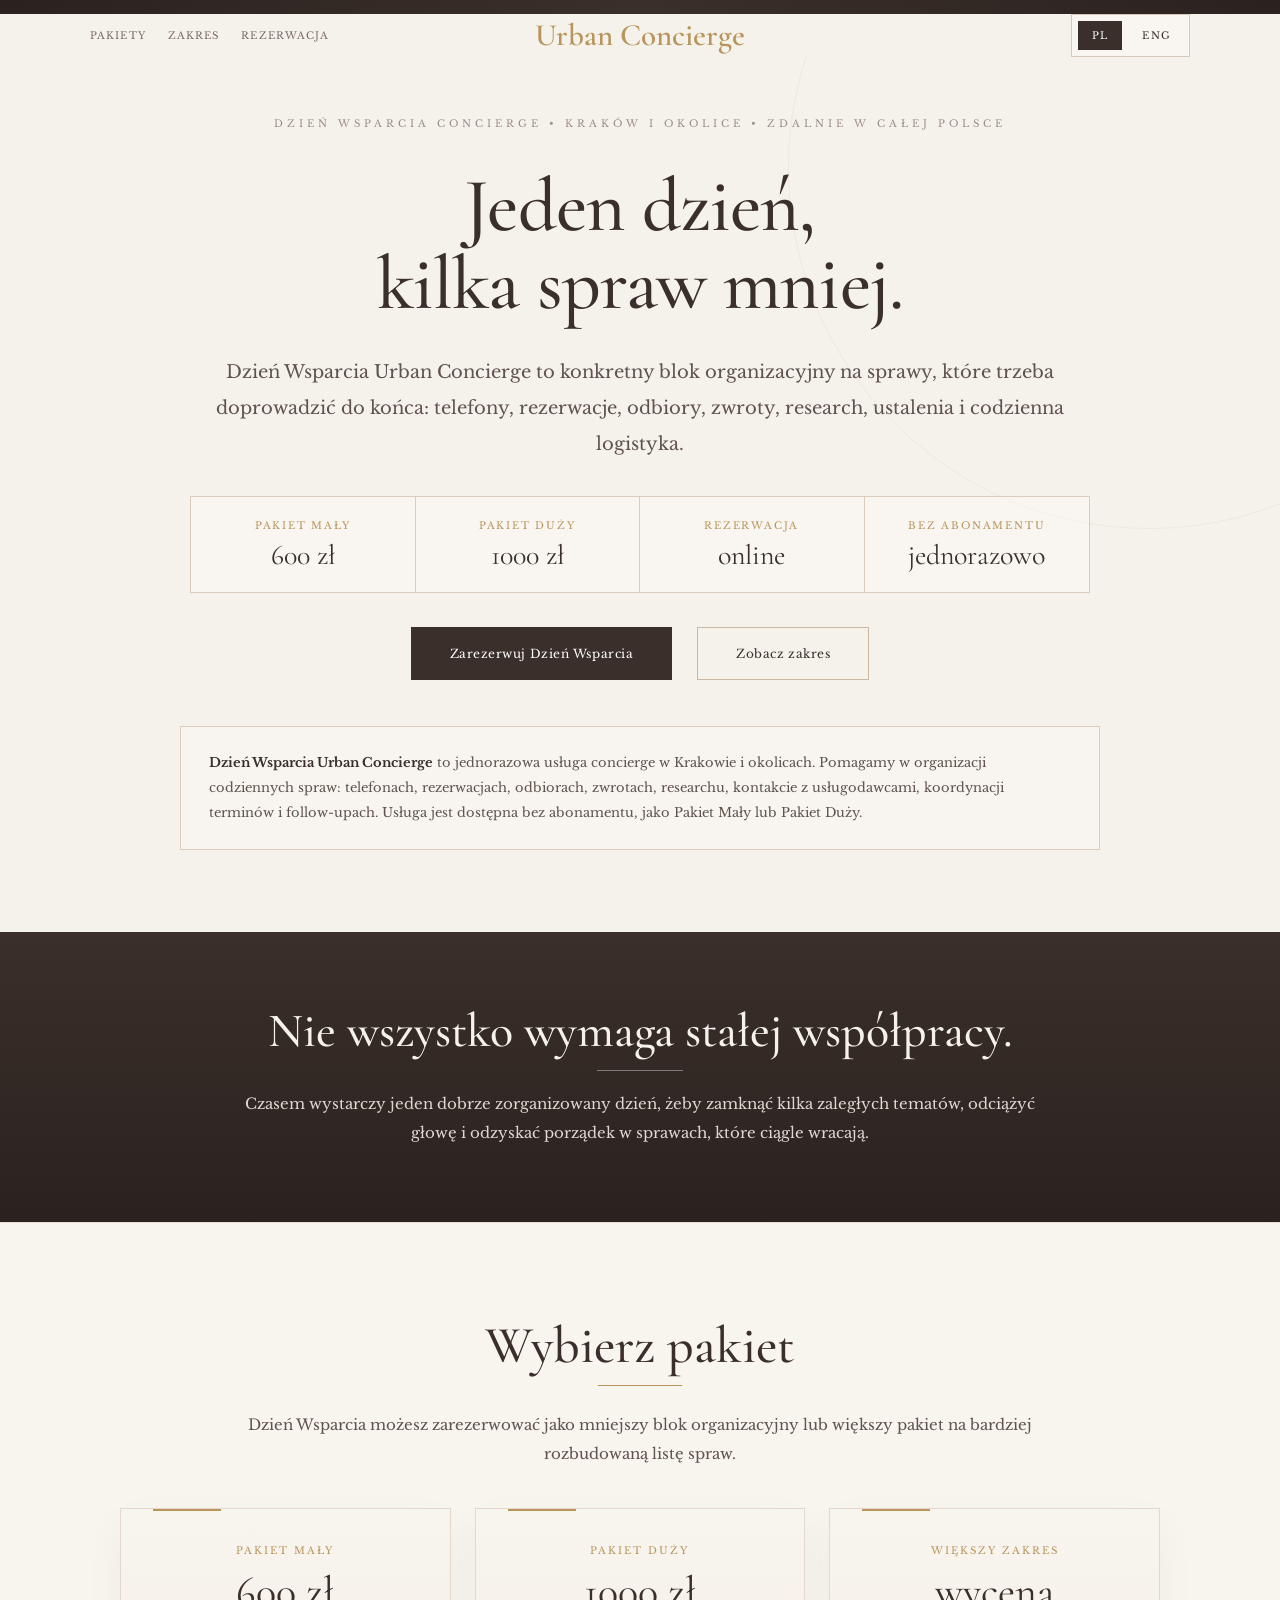
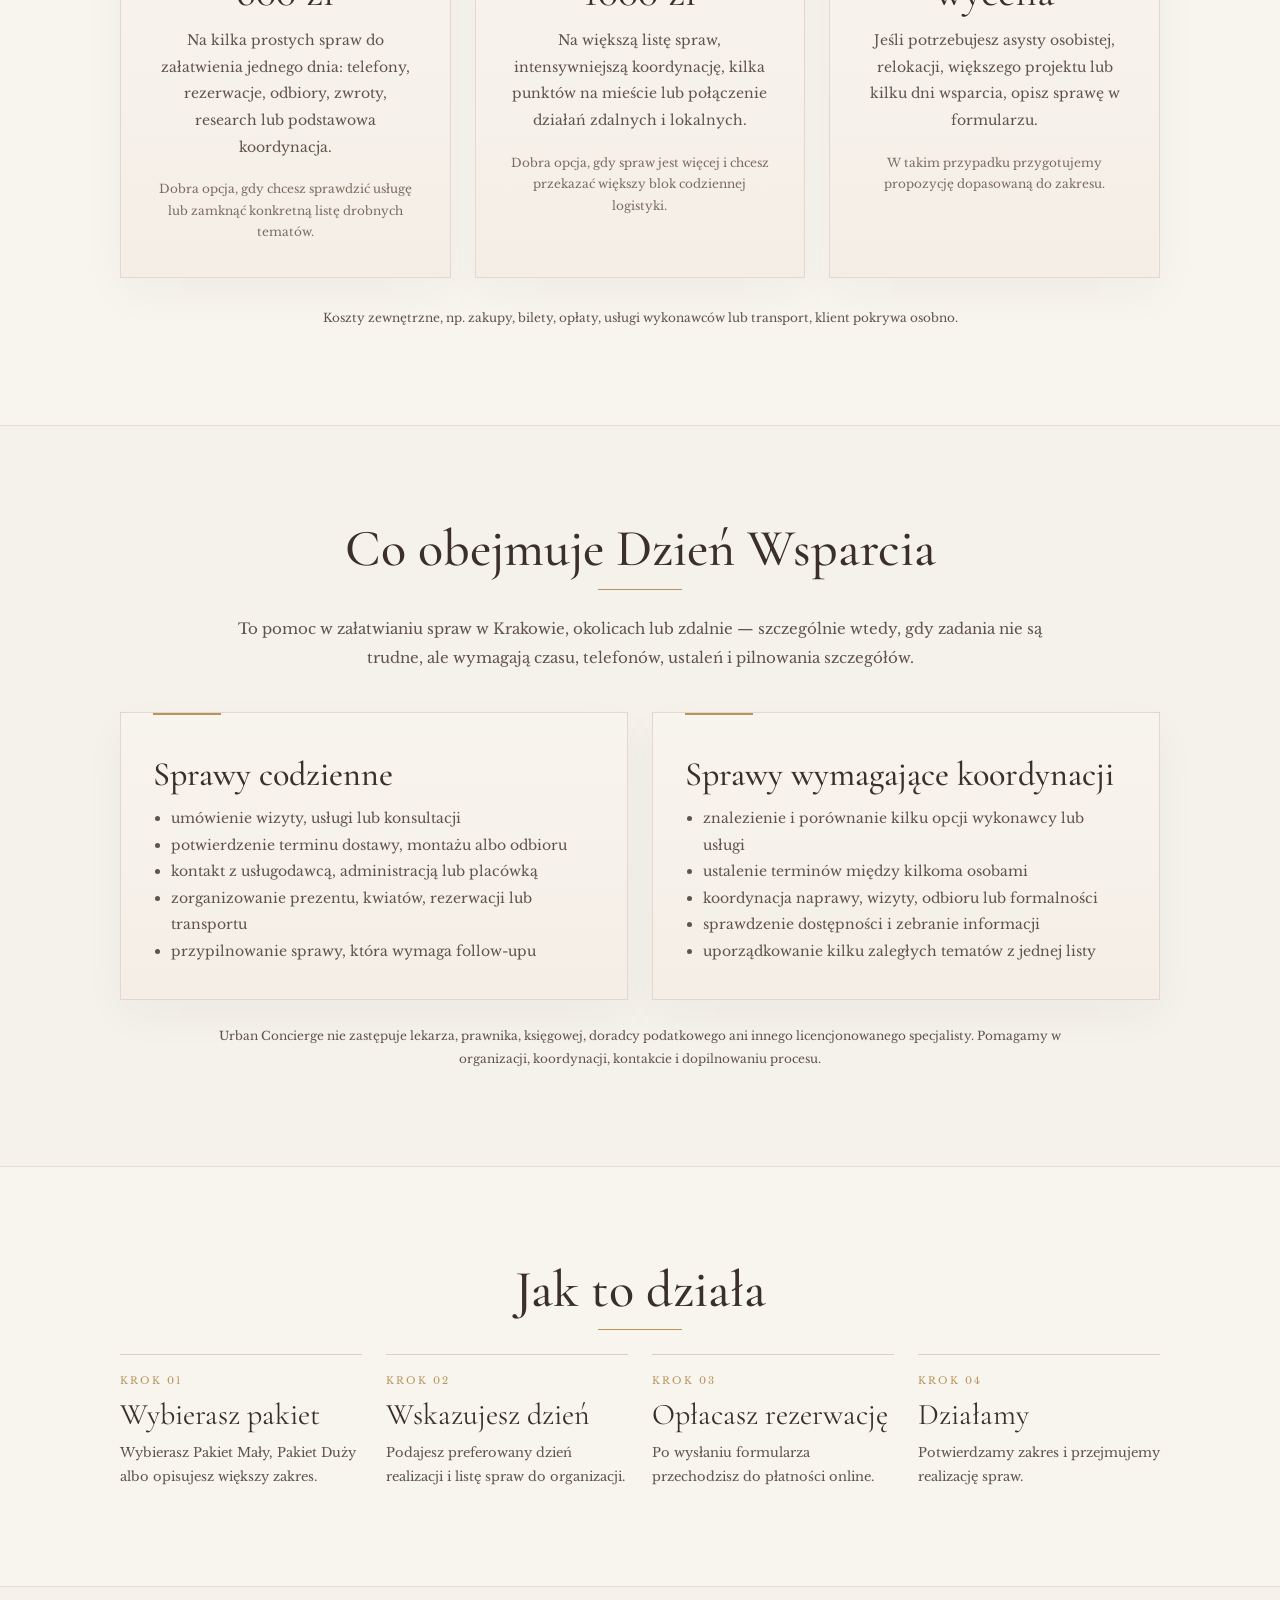
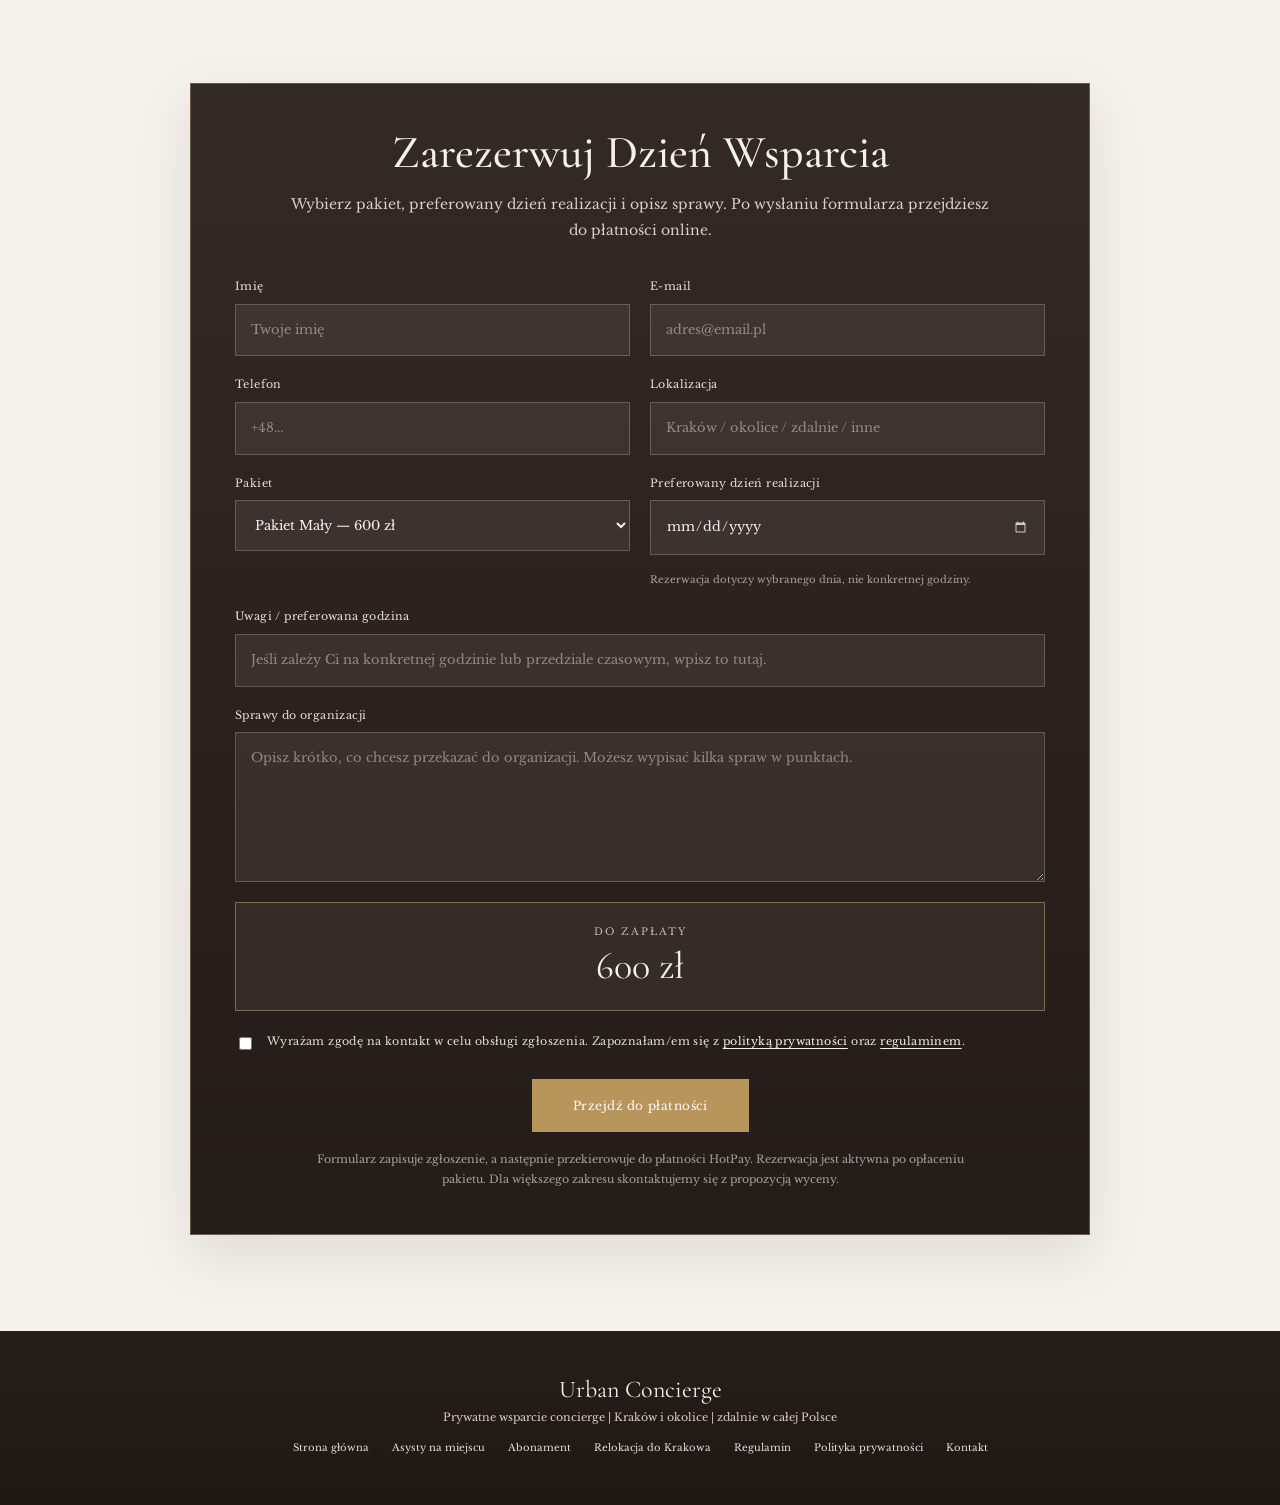
==== commit 57266db9: "Add files via upload" ====
--- a/1-dzien-wsparcia/index.html
+++ b/1-dzien-wsparcia/index.html
@@ -1 +1,1179 @@
-<!doctype html><html lang="pl"><head><meta charset="utf-8"><meta name="viewport" content="width=device-width,initial-scale=1"><title>Większy blok wsparcia | Urban Concierge</title><meta name="description" content="Urban Concierge Kraków — lokalne wsparcie w codziennych sprawach."><link rel="canonical" href="https://urbanconcierge.pl/1-dzien-wsparcia/"><link rel="icon" href="/favicon.png"><link rel="stylesheet" href="/assets/uc.css"></head><body><header class="top"><nav class="nav"><a class="brand" href="/">URBAN CONCIERGE</a><div class="navlinks"><a href="/#zalatwimy">Załatwimy to</a><a href="/asysty/">Asysta</a><a href="/relokacja-krakow/">Relokacja</a><a href="/#cennik">Cennik</a><a class="lang" href="/expats-krakow/">EN</a><a class="cta" href="mailto:info@urbanconcierge.pl?subject=Opis sprawy">Opisz swoją sprawę →</a></div></nav></header><main><section class="section"><div class="section-head"><div>Większa lista?</div><div><h2>Oddaj nam większy kawałek dnia.</h2><p>Dzień wsparcia nie jest osobnym światem usługi. To po prostu większy blok czasu, kiedy masz kilka spraw do zamknięcia naraz.</p><p><a class="btn" href="mailto:info@urbanconcierge.pl?subject=Większy blok wsparcia">Opisz listę →</a></p></div></div></section></main><footer class="footer"><div class="footer-inner"><div><b>URBAN CONCIERGE / KRAKÓW</b><p>Concierge codziennego życia. Zakorzeniony w mieście.</p></div><div><a href="mailto:info@urbanconcierge.pl">info@urbanconcierge.pl</a></div><div><a href="/Regulamin UC.pdf">Regulamin</a><br><a href="/polityka prywatno#U015bci UC.pdf">Prywatność</a></div></div></footer></body></html>+<!DOCTYPE html>
+<html lang="pl">
+<head>
+  <meta charset="UTF-8" />
+  <meta name="viewport" content="width=device-width, initial-scale=1.0" />
+
+  <title>Dzień Wsparcia Concierge Kraków | Urban Concierge</title>
+  <meta name="description" content="Dzień Wsparcia Urban Concierge w Krakowie i okolicach. Pakiet Mały lub Pakiet Duży: organizacja spraw, telefony, rezerwacje, odbiory, koordynacja i codzienna logistyka. Płatność online." />
+
+  <link rel="icon" type="image/png" href="/favicon.png">
+  <link rel="canonical" href="https://urbanconcierge.pl/1-dzien-wsparcia/">
+
+  <link rel="preconnect" href="https://fonts.googleapis.com">
+  <link rel="preconnect" href="https://fonts.gstatic.com" crossorigin>
+  <link href="https://fonts.googleapis.com/css2?family=Cormorant+Garamond:wght@500;600&family=Libre+Baskerville:wght@400;700&display=swap" rel="stylesheet">
+
+  <script async src="https://www.googletagmanager.com/gtag/js?id=AW-18108841323"></script>
+  <script>
+    window.dataLayer = window.dataLayer || [];
+    function gtag(){dataLayer.push(arguments);}
+    gtag("js", new Date());
+    gtag("config", "AW-18108841323");
+  </script>
+
+  <script type="application/ld+json">
+  {
+    "@context": "https://schema.org",
+    "@type": "Service",
+    "name": "Dzień Wsparcia Urban Concierge",
+    "provider": {
+      "@type": "LocalBusiness",
+      "name": "Urban Concierge",
+      "url": "https://urbanconcierge.pl/",
+      "address": {
+        "@type": "PostalAddress",
+        "addressLocality": "Kraków",
+        "addressCountry": "PL"
+      }
+    },
+    "areaServed": ["Kraków", "Małopolska", "Polska"],
+    "description": "Dzień Wsparcia Urban Concierge to jednorazowy blok organizacyjny na sprawy codzienne: telefony, rezerwacje, odbiory, zwroty, research, kontakt z usługodawcami, koordynacja i follow-up.",
+    "offers": [
+      {
+        "@type": "Offer",
+        "name": "Pakiet Mały",
+        "price": "600",
+        "priceCurrency": "PLN"
+      },
+      {
+        "@type": "Offer",
+        "name": "Pakiet Duży",
+        "price": "1000",
+        "priceCurrency": "PLN"
+      }
+    ]
+  }
+  </script>
+
+  <style>
+    :root {
+      --bg: #F5F1EB;
+      --soft-bg: #F8F4EE;
+      --text: #3A2F2A;
+      --muted: #5F534B;
+      --soft: #7B6C61;
+      --gold: #B8955A;
+      --gold-soft: #C2A46D;
+      --dark: #2B221F;
+      --line: #E7DDD2;
+      --line-strong: #DDCFBF;
+    }
+
+    * { box-sizing: border-box; }
+
+    html, body {
+      margin: 0;
+      padding: 0;
+      background: var(--bg);
+      color: var(--text);
+      scroll-behavior: smooth;
+      overflow-x: hidden;
+      -webkit-font-smoothing: antialiased;
+      text-rendering: optimizeLegibility;
+    }
+
+    body { font-family: "Libre Baskerville", serif; }
+
+    .topbar {
+      height: 14px;
+      background: linear-gradient(90deg, #2B221F 0%, #3A2F2A 50%, #2B221F 100%);
+    }
+
+    .shell {
+      max-width: 1180px;
+      margin: 0 auto;
+      padding: 0 40px;
+    }
+
+    header { padding: 34px 0 0; }
+
+    .header-inner {
+      display: grid;
+      grid-template-columns: 1fr auto 1fr;
+      align-items: center;
+      gap: 24px;
+    }
+
+    .mini-nav {
+      display: flex;
+      gap: 22px;
+      font-size: 10px;
+      letter-spacing: 1.1px;
+      text-transform: uppercase;
+    }
+
+    .mini-nav a {
+      color: var(--soft);
+      text-decoration: none;
+    }
+
+    .mini-nav a:hover { color: var(--gold); }
+
+    .brand {
+      font-family: "Cormorant Garamond", serif;
+      font-size: 31px;
+      line-height: 1.1;
+      font-weight: 600;
+      color: var(--gold);
+      text-decoration: none;
+      white-space: nowrap;
+    }
+
+    .lang {
+      justify-self: end;
+      display: inline-flex;
+      align-items: center;
+      gap: 8px;
+      padding: 6px;
+      border: 1px solid #D8C8B6;
+      background: rgba(255,255,255,0.32);
+    }
+
+    .lang span,
+    .lang a {
+      min-width: 44px;
+      text-align: center;
+      padding: 8px 12px;
+      font-size: 10px;
+      letter-spacing: 1.2px;
+      text-transform: uppercase;
+      text-decoration: none;
+    }
+
+    .lang span {
+      background: var(--text);
+      color: #fff;
+    }
+
+    .lang a { color: var(--text); }
+
+    .hero {
+      min-height: calc(88vh - 14px);
+      display: flex;
+      align-items: center;
+      justify-content: center;
+      padding: 58px 0 82px;
+      position: relative;
+      text-align: center;
+      overflow: hidden;
+    }
+
+    .hero:before {
+      content: "";
+      position: absolute;
+      width: 720px;
+      height: 720px;
+      border: 1px solid rgba(184,149,90,0.10);
+      border-radius: 50%;
+      top: -250px;
+      right: -230px;
+    }
+
+    .hero-inner {
+      position: relative;
+      z-index: 1;
+      max-width: 1040px;
+      margin: 0 auto;
+    }
+
+    .kicker {
+      font-size: 10px;
+      line-height: 1.8;
+      letter-spacing: 4px;
+      text-transform: uppercase;
+      color: #9C8F84;
+      margin-bottom: 34px;
+    }
+
+    h1 {
+      font-family: "Cormorant Garamond", serif;
+      font-size: 76px;
+      line-height: 1.03;
+      font-weight: 500;
+      letter-spacing: -0.9px;
+      margin: 0 0 30px;
+    }
+
+    .sub {
+      max-width: 870px;
+      margin: 0 auto 24px;
+      font-size: 18px;
+      line-height: 2;
+      color: var(--muted);
+    }
+
+    .ai-summary {
+      max-width: 920px;
+      margin: 34px auto 0;
+      padding: 24px 28px;
+      border: 1px solid #DCCDBB;
+      background: rgba(255,255,255,0.28);
+      font-size: 13px;
+      line-height: 1.9;
+      color: var(--muted);
+      text-align: left;
+    }
+
+    .ai-summary strong { color: var(--text); }
+
+    .offer-strip {
+      max-width: 900px;
+      margin: 34px auto 34px;
+      display: grid;
+      grid-template-columns: repeat(4, minmax(0, 1fr));
+      border: 1px solid #DCCDBB;
+      background: rgba(255,255,255,0.32);
+    }
+
+    .offer-item {
+      padding: 22px 18px;
+      border-right: 1px solid #DCCDBB;
+    }
+
+    .offer-item:last-child { border-right: none; }
+
+    .offer-label {
+      font-size: 10px;
+      text-transform: uppercase;
+      letter-spacing: 1.8px;
+      color: var(--gold);
+      margin-bottom: 8px;
+    }
+
+    .offer-value {
+      font-family: "Cormorant Garamond", serif;
+      font-size: 28px;
+      line-height: 1.1;
+      color: var(--text);
+    }
+
+    .btn {
+      display: inline-block;
+      padding: 18px 38px;
+      margin: 0 10px 12px;
+      font-size: 12px;
+      letter-spacing: 0.55px;
+      text-decoration: none;
+      transition: 0.24s ease;
+    }
+
+    .btn-primary {
+      background: var(--text);
+      color: #fff;
+      border: 1px solid var(--text);
+    }
+
+    .btn-primary:hover {
+      background: #473934;
+      border-color: #473934;
+      transform: translateY(-1px);
+    }
+
+    .btn-secondary {
+      color: var(--text);
+      border: 1px solid #CCB8A2;
+      background: transparent;
+    }
+
+    .btn-secondary:hover {
+      background: #EEE6DD;
+      border-color: var(--gold);
+      transform: translateY(-1px);
+    }
+
+    .band {
+      background: linear-gradient(180deg, #3A2F2A 0%, #2B221F 100%);
+      color: #F5F1EB;
+      padding: 74px 36px;
+      text-align: center;
+    }
+
+    .band h2 {
+      font-family: "Cormorant Garamond", serif;
+      font-size: 48px;
+      line-height: 1.08;
+      font-weight: 500;
+      margin: 0 0 12px;
+    }
+
+    .rule-light {
+      width: 86px;
+      height: 1px;
+      background: rgba(245,241,235,0.40);
+      margin: 0 auto 18px;
+    }
+
+    .band p {
+      max-width: 800px;
+      margin: 0 auto;
+      font-size: 15px;
+      line-height: 1.95;
+      color: rgba(245,241,235,0.88);
+    }
+
+    section.content {
+      padding: 96px 0;
+      border-top: 1px solid var(--line);
+    }
+
+    section.soft { background: var(--soft-bg); }
+
+    .title {
+      font-family: "Cormorant Garamond", serif;
+      font-size: 52px;
+      line-height: 1.04;
+      font-weight: 500;
+      text-align: center;
+      margin: 0 0 12px;
+    }
+
+    .rule {
+      width: 84px;
+      height: 1px;
+      background: var(--gold);
+      margin: 0 auto 24px;
+    }
+
+    .intro {
+      max-width: 860px;
+      margin: 0 auto 40px;
+      text-align: center;
+      font-size: 15px;
+      line-height: 1.95;
+      color: var(--muted);
+    }
+
+    .grid-2 {
+      display: grid;
+      grid-template-columns: repeat(2, 1fr);
+      gap: 24px;
+      max-width: 1040px;
+      margin: 0 auto;
+    }
+
+    .grid-3 {
+      display: grid;
+      grid-template-columns: repeat(3, 1fr);
+      gap: 24px;
+      max-width: 1040px;
+      margin: 0 auto;
+    }
+
+    .card {
+      background: linear-gradient(180deg, #F8F4EE 0%, #F4EEE6 100%);
+      border: 1px solid #E3D8CB;
+      padding: 34px 32px;
+      position: relative;
+      box-shadow: 0 16px 40px rgba(58,47,42,0.04);
+      min-height: 100%;
+    }
+
+    .card:before {
+      content: "";
+      position: absolute;
+      top: 0;
+      left: 32px;
+      width: 68px;
+      height: 2px;
+      background: var(--gold);
+    }
+
+    .card h3 {
+      font-family: "Cormorant Garamond", serif;
+      font-size: 34px;
+      line-height: 1.06;
+      font-weight: 500;
+      margin: 10px 0 12px;
+    }
+
+    .card p,
+    .card li {
+      font-size: 14px;
+      line-height: 1.9;
+      color: var(--muted);
+    }
+
+    .card ul {
+      margin: 0;
+      padding-left: 18px;
+    }
+
+    .price-card { text-align: center; }
+
+    .price-label {
+      font-size: 10px;
+      line-height: 1.6;
+      letter-spacing: 2px;
+      text-transform: uppercase;
+      color: var(--gold);
+      margin-bottom: 12px;
+    }
+
+    .price-value {
+      font-family: "Cormorant Garamond", serif;
+      font-size: 42px;
+      line-height: 1;
+      margin-bottom: 12px;
+    }
+
+    .price-note {
+      font-size: 12px;
+      line-height: 1.8;
+      color: var(--soft);
+      margin-top: 18px;
+    }
+
+    .steps {
+      display: grid;
+      grid-template-columns: repeat(4, 1fr);
+      gap: 24px;
+      max-width: 1040px;
+      margin: 0 auto;
+    }
+
+    .step {
+      border-top: 1px solid var(--line-strong);
+      padding-top: 18px;
+    }
+
+    .step-no {
+      font-size: 10px;
+      line-height: 1.6;
+      letter-spacing: 2.2px;
+      text-transform: uppercase;
+      color: var(--gold);
+      margin-bottom: 10px;
+    }
+
+    .step-title {
+      font-family: "Cormorant Garamond", serif;
+      font-size: 30px;
+      line-height: 1.04;
+      margin-bottom: 10px;
+    }
+
+    .step p {
+      font-size: 13px;
+      line-height: 1.9;
+      color: var(--muted);
+      margin: 0;
+    }
+
+    .form-wrap {
+      max-width: 900px;
+      margin: 0 auto;
+      padding: 44px;
+      background: linear-gradient(180deg, #332925 0%, #241C19 100%);
+      border: 1px solid rgba(194,164,109,0.42);
+      color: #F5F1EB;
+      box-shadow: 0 20px 54px rgba(43,34,31,0.10);
+    }
+
+    .form-head {
+      text-align: center;
+      margin-bottom: 34px;
+    }
+
+    .form-title {
+      font-family: "Cormorant Garamond", serif;
+      font-size: 46px;
+      line-height: 1.06;
+      font-weight: 500;
+      margin: 0 0 14px;
+    }
+
+    .form-copy {
+      max-width: 700px;
+      margin: 0 auto;
+      font-size: 14px;
+      line-height: 1.9;
+      color: rgba(245,241,235,0.84);
+    }
+
+    .form-grid {
+      display: grid;
+      grid-template-columns: repeat(2, 1fr);
+      gap: 20px;
+    }
+
+    .field {
+      display: flex;
+      flex-direction: column;
+      gap: 8px;
+    }
+
+    .field-full { grid-column: 1 / -1; }
+
+    label {
+      font-size: 11px;
+      line-height: 1.6;
+      letter-spacing: 0.4px;
+      color: rgba(245,241,235,0.92);
+    }
+
+    input,
+    select,
+    textarea {
+      width: 100%;
+      border: 1px solid rgba(245,241,235,0.22);
+      background: rgba(245,241,235,0.07);
+      color: #F5F1EB;
+      padding: 15px;
+      font-family: "Libre Baskerville", serif;
+      font-size: 13px;
+      line-height: 1.6;
+      outline: none;
+      border-radius: 0;
+    }
+
+    input::placeholder,
+    textarea::placeholder { color: rgba(245,241,235,0.46); }
+
+    select option {
+      color: #3A2F2A;
+      background: #F5F1EB;
+    }
+
+    textarea {
+      min-height: 150px;
+      resize: vertical;
+    }
+
+    input[type="date"]::-webkit-calendar-picker-indicator {
+      filter: invert(1);
+      opacity: 0.75;
+      cursor: pointer;
+    }
+
+    input:focus,
+    select:focus,
+    textarea:focus {
+      border-color: rgba(194,164,109,0.86);
+      background: rgba(245,241,235,0.10);
+    }
+
+    .small-note {
+      font-size: 10px;
+      line-height: 1.7;
+      color: rgba(245,241,235,0.62);
+      margin-top: 8px;
+    }
+
+    .total-box {
+      grid-column: 1 / -1;
+      border: 1px solid rgba(194,164,109,0.52);
+      padding: 22px;
+      text-align: center;
+      background: rgba(245,241,235,0.06);
+    }
+
+    .total-label {
+      font-size: 10px;
+      letter-spacing: 2px;
+      text-transform: uppercase;
+      color: rgba(245,241,235,0.72);
+      margin-bottom: 8px;
+    }
+
+    .total-value {
+      font-family: "Cormorant Garamond", serif;
+      font-size: 38px;
+      line-height: 1.1;
+      color: #F5F1EB;
+    }
+
+    .consent {
+      margin: 22px 0 26px;
+      display: flex;
+      gap: 12px;
+      align-items: flex-start;
+    }
+
+    .consent input {
+      width: auto;
+      margin-top: 4px;
+      accent-color: var(--gold);
+    }
+
+    .consent a {
+      color: #F5F1EB;
+      text-decoration: underline;
+      text-underline-offset: 3px;
+    }
+
+    .hidden { display: none; }
+
+    .submit-wrap { text-align: center; }
+
+    button {
+      cursor: pointer;
+      border-radius: 0;
+      border: 1px solid var(--gold);
+      background: var(--gold);
+      color: #fff;
+      padding: 18px 40px;
+      font-family: "Libre Baskerville", serif;
+      font-size: 12px;
+      letter-spacing: 0.55px;
+    }
+
+    button:hover {
+      background: var(--gold-soft);
+      border-color: var(--gold-soft);
+    }
+
+    .form-note {
+      max-width: 680px;
+      margin: 18px auto 0;
+      text-align: center;
+      font-size: 11px;
+      line-height: 1.8;
+      color: rgba(245,241,235,0.62);
+    }
+
+    footer {
+      background: linear-gradient(180deg, #261E1B 0%, #1E1714 100%);
+      padding: 44px 34px 48px;
+      text-align: center;
+    }
+
+    .footer-brand {
+      font-family: "Cormorant Garamond", serif;
+      font-size: 24px;
+      color: #F5F1EB;
+      margin-bottom: 6px;
+    }
+
+    .footer-sub {
+      font-size: 11px;
+      color: #D9CEC4;
+      margin-bottom: 14px;
+    }
+
+    .footer-links {
+      font-size: 10px;
+      line-height: 1.9;
+    }
+
+    .footer-links a {
+      color: #F5F1EB;
+      text-decoration: none;
+      margin: 0 10px;
+      opacity: 0.92;
+    }
+
+    .footer-links a:hover { text-decoration: underline; }
+
+    @media (max-width: 1100px) {
+      .mini-nav { display: none; }
+      .steps { grid-template-columns: repeat(2, 1fr); }
+      .grid-3 { grid-template-columns: 1fr; }
+    }
+
+    @media (max-width: 900px) {
+      .grid-2 { grid-template-columns: 1fr; }
+      h1 { font-size: 56px; }
+      .offer-strip { grid-template-columns: repeat(2, minmax(0, 1fr)); }
+      .offer-item:nth-child(2) { border-right: none; }
+      .offer-item:nth-child(1),
+      .offer-item:nth-child(2) { border-bottom: 1px solid #DCCDBB; }
+    }
+
+    @media (max-width: 768px) {
+      .shell { padding: 0 20px; }
+      header { padding-top: 26px; }
+
+      .header-inner {
+        grid-template-columns: 1fr;
+        gap: 18px;
+      }
+
+      .brand {
+        justify-self: center;
+        font-size: 28px;
+      }
+
+      .lang { justify-self: center; }
+
+      .hero {
+        min-height: auto;
+        padding: 34px 0 64px;
+      }
+
+      .kicker {
+        letter-spacing: 3px;
+        margin-bottom: 22px;
+      }
+
+      h1 {
+        font-size: 42px;
+        line-height: 1.08;
+      }
+
+      .sub {
+        font-size: 16px;
+        line-height: 1.9;
+      }
+
+      .offer-strip { grid-template-columns: 1fr; }
+
+      .offer-item {
+        border-right: none;
+        border-bottom: 1px solid #DCCDBB;
+      }
+
+      .offer-item:last-child { border-bottom: none; }
+
+      .btn {
+        display: block;
+        max-width: 340px;
+        margin: 0 auto 12px;
+      }
+
+      section.content { padding: 76px 0; }
+
+      .title,
+      .band h2,
+      .form-title { font-size: 36px; }
+
+      .steps,
+      .form-grid { grid-template-columns: 1fr; }
+
+      .form-wrap { padding: 34px 22px; }
+
+      button { width: 100%; }
+    }
+  </style>
+</head>
+
+<body>
+  <div class="topbar"></div>
+
+  <header class="shell">
+    <div class="header-inner">
+      <nav class="mini-nav" aria-label="Nawigacja">
+        <a href="#pakiety">Pakiety</a>
+        <a href="#zakres">Zakres</a>
+        <a href="#rezerwacja">Rezerwacja</a>
+      </nav>
+
+      <a href="/" class="brand">Urban Concierge</a>
+
+      <div class="lang">
+        <span>PL</span>
+        <a href="/expats-krakow/one-day-support/">ENG</a>
+      </div>
+    </div>
+  </header>
+
+  <main>
+    <section class="hero">
+      <div class="shell">
+        <div class="hero-inner">
+          <div class="kicker">Dzień Wsparcia Concierge • Kraków i okolice • zdalnie w całej Polsce</div>
+
+          <h1>Jeden dzień,<br>kilka spraw mniej.</h1>
+
+          <div class="sub">
+            Dzień Wsparcia Urban Concierge to konkretny blok organizacyjny na sprawy, które trzeba doprowadzić do końca: telefony, rezerwacje, odbiory, zwroty, research, ustalenia i codzienna logistyka.
+          </div>
+
+          <div class="offer-strip">
+            <div class="offer-item">
+              <div class="offer-label">Pakiet Mały</div>
+              <div class="offer-value">600 zł</div>
+            </div>
+
+            <div class="offer-item">
+              <div class="offer-label">Pakiet Duży</div>
+              <div class="offer-value">1000 zł</div>
+            </div>
+
+            <div class="offer-item">
+              <div class="offer-label">Rezerwacja</div>
+              <div class="offer-value">online</div>
+            </div>
+
+            <div class="offer-item">
+              <div class="offer-label">Bez abonamentu</div>
+              <div class="offer-value">jednorazowo</div>
+            </div>
+          </div>
+
+          <a href="#rezerwacja" class="btn btn-primary">Zarezerwuj Dzień Wsparcia</a>
+          <a href="#zakres" class="btn btn-secondary">Zobacz zakres</a>
+
+          <div class="ai-summary">
+            <strong>Dzień Wsparcia Urban Concierge</strong> to jednorazowa usługa concierge w Krakowie i okolicach. Pomagamy w organizacji codziennych spraw: telefonach, rezerwacjach, odbiorach, zwrotach, researchu, kontakcie z usługodawcami, koordynacji terminów i follow-upach. Usługa jest dostępna bez abonamentu, jako Pakiet Mały lub Pakiet Duży.
+          </div>
+        </div>
+      </div>
+    </section>
+
+    <section class="band">
+      <div class="shell">
+        <h2>Nie wszystko wymaga stałej współpracy.</h2>
+        <div class="rule-light"></div>
+        <p>
+          Czasem wystarczy jeden dobrze zorganizowany dzień, żeby zamknąć kilka zaległych tematów, odciążyć głowę i odzyskać porządek w sprawach, które ciągle wracają.
+        </p>
+      </div>
+    </section>
+
+    <section class="content soft" id="pakiety">
+      <div class="shell">
+        <h2 class="title">Wybierz pakiet</h2>
+        <div class="rule"></div>
+
+        <p class="intro">
+          Dzień Wsparcia możesz zarezerwować jako mniejszy blok organizacyjny lub większy pakiet na bardziej rozbudowaną listę spraw.
+        </p>
+
+        <div class="grid-3">
+          <div class="card price-card">
+            <div class="price-label">Pakiet Mały</div>
+            <div class="price-value">600 zł</div>
+            <p>
+              Na kilka prostych spraw do załatwienia jednego dnia: telefony, rezerwacje, odbiory, zwroty, research lub podstawowa koordynacja.
+            </p>
+            <div class="price-note">Dobra opcja, gdy chcesz sprawdzić usługę lub zamknąć konkretną listę drobnych tematów.</div>
+          </div>
+
+          <div class="card price-card">
+            <div class="price-label">Pakiet Duży</div>
+            <div class="price-value">1000 zł</div>
+            <p>
+              Na większą listę spraw, intensywniejszą koordynację, kilka punktów na mieście lub połączenie działań zdalnych i lokalnych.
+            </p>
+            <div class="price-note">Dobra opcja, gdy spraw jest więcej i chcesz przekazać większy blok codziennej logistyki.</div>
+          </div>
+
+          <div class="card price-card">
+            <div class="price-label">Większy zakres</div>
+            <div class="price-value">wycena</div>
+            <p>
+              Jeśli potrzebujesz asysty osobistej, relokacji, większego projektu lub kilku dni wsparcia, opisz sprawę w formularzu.
+            </p>
+            <div class="price-note">W takim przypadku przygotujemy propozycję dopasowaną do zakresu.</div>
+          </div>
+        </div>
+
+        <p class="intro" style="font-size:12px; margin-top:28px; margin-bottom:0;">
+          Koszty zewnętrzne, np. zakupy, bilety, opłaty, usługi wykonawców lub transport, klient pokrywa osobno.
+        </p>
+      </div>
+    </section>
+
+    <section class="content" id="zakres">
+      <div class="shell">
+        <h2 class="title">Co obejmuje Dzień Wsparcia</h2>
+        <div class="rule"></div>
+
+        <p class="intro">
+          To pomoc w załatwianiu spraw w Krakowie, okolicach lub zdalnie — szczególnie wtedy, gdy zadania nie są trudne, ale wymagają czasu, telefonów, ustaleń i pilnowania szczegółów.
+        </p>
+
+        <div class="grid-2">
+          <div class="card">
+            <h3>Sprawy codzienne</h3>
+            <ul>
+              <li>umówienie wizyty, usługi lub konsultacji</li>
+              <li>potwierdzenie terminu dostawy, montażu albo odbioru</li>
+              <li>kontakt z usługodawcą, administracją lub placówką</li>
+              <li>zorganizowanie prezentu, kwiatów, rezerwacji lub transportu</li>
+              <li>przypilnowanie sprawy, która wymaga follow-upu</li>
+            </ul>
+          </div>
+
+          <div class="card">
+            <h3>Sprawy wymagające koordynacji</h3>
+            <ul>
+              <li>znalezienie i porównanie kilku opcji wykonawcy lub usługi</li>
+              <li>ustalenie terminów między kilkoma osobami</li>
+              <li>koordynacja naprawy, wizyty, odbioru lub formalności</li>
+              <li>sprawdzenie dostępności i zebranie informacji</li>
+              <li>uporządkowanie kilku zaległych tematów z jednej listy</li>
+            </ul>
+          </div>
+        </div>
+
+        <p class="intro" style="font-size:12px; margin-top:24px; margin-bottom:0;">
+          Urban Concierge nie zastępuje lekarza, prawnika, księgowej, doradcy podatkowego ani innego licencjonowanego specjalisty. Pomagamy w organizacji, koordynacji, kontakcie i dopilnowaniu procesu.
+        </p>
+      </div>
+    </section>
+
+    <section class="content soft">
+      <div class="shell">
+        <h2 class="title">Jak to działa</h2>
+        <div class="rule"></div>
+
+        <div class="steps">
+          <div class="step">
+            <div class="step-no">Krok 01</div>
+            <div class="step-title">Wybierasz pakiet</div>
+            <p>Wybierasz Pakiet Mały, Pakiet Duży albo opisujesz większy zakres.</p>
+          </div>
+
+          <div class="step">
+            <div class="step-no">Krok 02</div>
+            <div class="step-title">Wskazujesz dzień</div>
+            <p>Podajesz preferowany dzień realizacji i listę spraw do organizacji.</p>
+          </div>
+
+          <div class="step">
+            <div class="step-no">Krok 03</div>
+            <div class="step-title">Opłacasz rezerwację</div>
+            <p>Po wysłaniu formularza przechodzisz do płatności online.</p>
+          </div>
+
+          <div class="step">
+            <div class="step-no">Krok 04</div>
+            <div class="step-title">Działamy</div>
+            <p>Potwierdzamy zakres i przejmujemy realizację spraw.</p>
+          </div>
+        </div>
+      </div>
+    </section>
+
+    <section class="content" id="rezerwacja">
+      <div class="shell">
+        <div class="form-wrap">
+          <div class="form-head">
+            <div class="form-title">Zarezerwuj Dzień Wsparcia</div>
+            <div class="form-copy">
+              Wybierz pakiet, preferowany dzień realizacji i opisz sprawy. Po wysłaniu formularza przejdziesz do płatności online.
+            </div>
+          </div>
+
+          <form name="dzien-wsparcia-pl" method="POST" data-netlify="true" netlify-honeypot="bot-field" id="supportDayForm">
+            <input type="hidden" name="form-name" value="dzien-wsparcia-pl">
+            <input type="hidden" name="source_page" value="Dzień Wsparcia PL">
+            <input type="hidden" id="priceHidden" name="wartosc_pakietu" value="600 zł">
+            <input type="hidden" id="packageHidden" name="wybrany_pakiet" value="Pakiet Mały">
+            <input type="hidden" id="orderIdHidden" name="numer_zamowienia" value="">
+
+            <p class="hidden">
+              <label>Nie wypełniaj tego pola: <input name="bot-field"></label>
+            </p>
+
+            <div class="form-grid">
+              <div class="field">
+                <label for="name">Imię</label>
+                <input id="name" name="imie" type="text" placeholder="Twoje imię" required>
+              </div>
+
+              <div class="field">
+                <label for="email">E-mail</label>
+                <input id="email" name="email" type="email" placeholder="adres@email.pl" required>
+              </div>
+
+              <div class="field">
+                <label for="phone">Telefon</label>
+                <input id="phone" name="telefon" type="tel" placeholder="+48..." required>
+              </div>
+
+              <div class="field">
+                <label for="location">Lokalizacja</label>
+                <input id="location" name="lokalizacja" type="text" placeholder="Kraków / okolice / zdalnie / inne">
+              </div>
+
+              <div class="field">
+                <label for="package">Pakiet</label>
+                <select id="package" name="pakiet" required>
+                  <option value="small" data-price="600" data-label="Pakiet Mały">Pakiet Mały — 600 zł</option>
+                  <option value="large" data-price="1000" data-label="Pakiet Duży">Pakiet Duży — 1000 zł</option>
+                  <option value="custom" data-price="0" data-label="Wycena indywidualna">Większy zakres — wycena indywidualna</option>
+                </select>
+              </div>
+
+              <div class="field">
+                <label for="date">Preferowany dzień realizacji</label>
+                <input id="date" name="preferowany_dzien_realizacji" type="date" required>
+                <div class="small-note">Rezerwacja dotyczy wybranego dnia, nie konkretnej godziny.</div>
+              </div>
+
+              <div class="field field-full">
+                <label for="preferredTime">Uwagi / preferowana godzina</label>
+                <input id="preferredTime" name="uwagi_preferowana_godzina" type="text" placeholder="Jeśli zależy Ci na konkretnej godzinie lub przedziale czasowym, wpisz to tutaj.">
+              </div>
+
+              <div class="field field-full">
+                <label for="message">Sprawy do organizacji</label>
+                <textarea id="message" name="sprawy_do_organizacji" placeholder="Opisz krótko, co chcesz przekazać do organizacji. Możesz wypisać kilka spraw w punktach." required></textarea>
+              </div>
+
+              <div class="total-box">
+                <div class="total-label">Do zapłaty</div>
+                <div class="total-value" id="priceDisplay">600 zł</div>
+              </div>
+            </div>
+
+            <div class="consent">
+              <input id="consent" name="zgoda_na_kontakt" type="checkbox" required>
+              <label for="consent">
+                Wyrażam zgodę na kontakt w celu obsługi zgłoszenia. Zapoznałam/em się z
+                <a href="/polityka%20prywatnosci%20UC.pdf" target="_blank" rel="noopener">polityką prywatności</a>
+                oraz
+                <a href="/Regulamin%20UC.pdf" target="_blank" rel="noopener">regulaminem</a>.
+              </label>
+            </div>
+
+            <div class="submit-wrap">
+              <button type="submit" id="submitButton">Przejdź do płatności</button>
+            </div>
+
+            <div class="form-note">
+              Formularz zapisuje zgłoszenie, a następnie przekierowuje do płatności HotPay. Rezerwacja jest aktywna po opłaceniu pakietu. Dla większego zakresu skontaktujemy się z propozycją wyceny.
+            </div>
+          </form>
+        </div>
+      </div>
+    </section>
+  </main>
+
+  <footer>
+    <div class="footer-brand">Urban Concierge</div>
+    <div class="footer-sub">Prywatne wsparcie concierge | Kraków i okolice | zdalnie w całej Polsce</div>
+
+    <div class="footer-links">
+      <a href="/">Strona główna</a>
+      <a href="/asysty/">Asysty na miejscu</a>
+      <a href="/abonament/">Abonament</a>
+      <a href="/relokacja-krakow/">Relokacja do Krakowa</a>
+      <a href="/Regulamin%20UC.pdf" target="_blank" rel="noopener">Regulamin</a>
+      <a href="/polityka%20prywatnosci%20UC.pdf" target="_blank" rel="noopener">Polityka prywatności</a>
+      <a href="mailto:info@urbanconcierge.pl">Kontakt</a>
+    </div>
+  </footer>
+
+  <script>
+    const form = document.getElementById("supportDayForm");
+    const packageSelect = document.getElementById("package");
+    const dateInput = document.getElementById("date");
+    const priceDisplay = document.getElementById("priceDisplay");
+    const priceHidden = document.getElementById("priceHidden");
+    const packageHidden = document.getElementById("packageHidden");
+    const orderIdHidden = document.getElementById("orderIdHidden");
+    const submitButton = document.getElementById("submitButton");
+
+    const HOTPAY_URL = "https://platnosc.hotpay.pl/";
+    const HOTPAY_SECRET = "enVmOGdnWnB5MEk2SlhqQkJPQkJEaTlxbnplYzZQNUJKUnVBSzhySWsyaz0,";
+
+    function isWeekend(dateString) {
+      const selectedDate = new Date(dateString + "T12:00:00");
+      const day = selectedDate.getDay();
+      return day === 0 || day === 6;
+    }
+
+    function updatePackage() {
+      const selected = packageSelect.options[packageSelect.selectedIndex];
+      const price = parseInt(selected.dataset.price, 10);
+      const label = selected.dataset.label;
+
+      packageHidden.value = label;
+
+      if (price > 0) {
+        priceDisplay.textContent = price + " zł";
+        priceHidden.value = price + " zł";
+        submitButton.textContent = "Przejdź do płatności";
+      } else {
+        priceDisplay.textContent = "Wycena";
+        priceHidden.value = "Wycena indywidualna";
+        submitButton.textContent = "Wyślij zapytanie";
+      }
+    }
+
+    function encode(data) {
+      return new URLSearchParams(data).toString();
+    }
+
+    function addHotpayField(formElement, name, value) {
+      const input = document.createElement("input");
+      input.type = "hidden";
+      input.name = name;
+      input.value = value;
+      formElement.appendChild(input);
+    }
+
+    packageSelect.addEventListener("change", updatePackage);
+
+    dateInput.addEventListener("change", function () {
+      if (isWeekend(dateInput.value)) {
+        alert("Rezerwacje online są dostępne od poniedziałku do piątku. Proszę wybrać dzień roboczy.");
+        dateInput.value = "";
+      }
+    });
+
+    form.addEventListener("submit", function(e) {
+      e.preventDefault();
+
+      if (isWeekend(dateInput.value)) {
+        alert("Rezerwacje online są dostępne od poniedziałku do piątku. Proszę wybrać dzień roboczy.");
+        return;
+      }
+
+      const selected = packageSelect.options[packageSelect.selectedIndex];
+      const price = parseInt(selected.dataset.price, 10);
+      const label = selected.dataset.label;
+      const orderId = "UC-DW-" + Date.now();
+
+      orderIdHidden.value = orderId;
+
+      const formData = new FormData(form);
+      formData.append("kwota_do_zaplaty", price > 0 ? price + " zł" : "Wycena indywidualna");
+
+      fetch("/", {
+        method: "POST",
+        headers: { "Content-Type": "application/x-www-form-urlencoded" },
+        body: encode(formData)
+      })
+      .then(() => {
+        if (price === 0) {
+          alert("Dziękujemy. Zgłoszenie zostało wysłane. Skontaktujemy się z propozycją wyceny.");
+          form.reset();
+          updatePackage();
+          return;
+        }
+
+        const hotpayForm = document.createElement("form");
+        hotpayForm.method = "POST";
+        hotpayForm.action = HOTPAY_URL;
+
+        addHotpayField(hotpayForm, "SEKRET", HOTPAY_SECRET);
+        addHotpayField(hotpayForm, "KWOTA", price);
+        addHotpayField(hotpayForm, "NAZWA_USLUGI", "Urban Concierge - Dzień Wsparcia - " + label);
+        addHotpayField(hotpayForm, "ADRES_WWW", "https://urbanconcierge.pl/1-dzien-wsparcia/");
+        addHotpayField(hotpayForm, "ID_ZAMOWIENIA", orderId);
+        addHotpayField(hotpayForm, "EMAIL", document.getElementById("email").value);
+
+        const customerData =
+          document.getElementById("name").value +
+          " | tel: " +
+          document.getElementById("phone").value;
+
+        addHotpayField(hotpayForm, "DANE_OSOBOWE", customerData);
+
+        document.body.appendChild(hotpayForm);
+        hotpayForm.submit();
+      })
+      .catch(() => {
+        alert("Nie udało się wysłać formularza. Spróbuj ponownie albo napisz na info@urbanconcierge.pl.");
+      });
+    });
+
+    updatePackage();
+  </script>
+</body>
+</html>
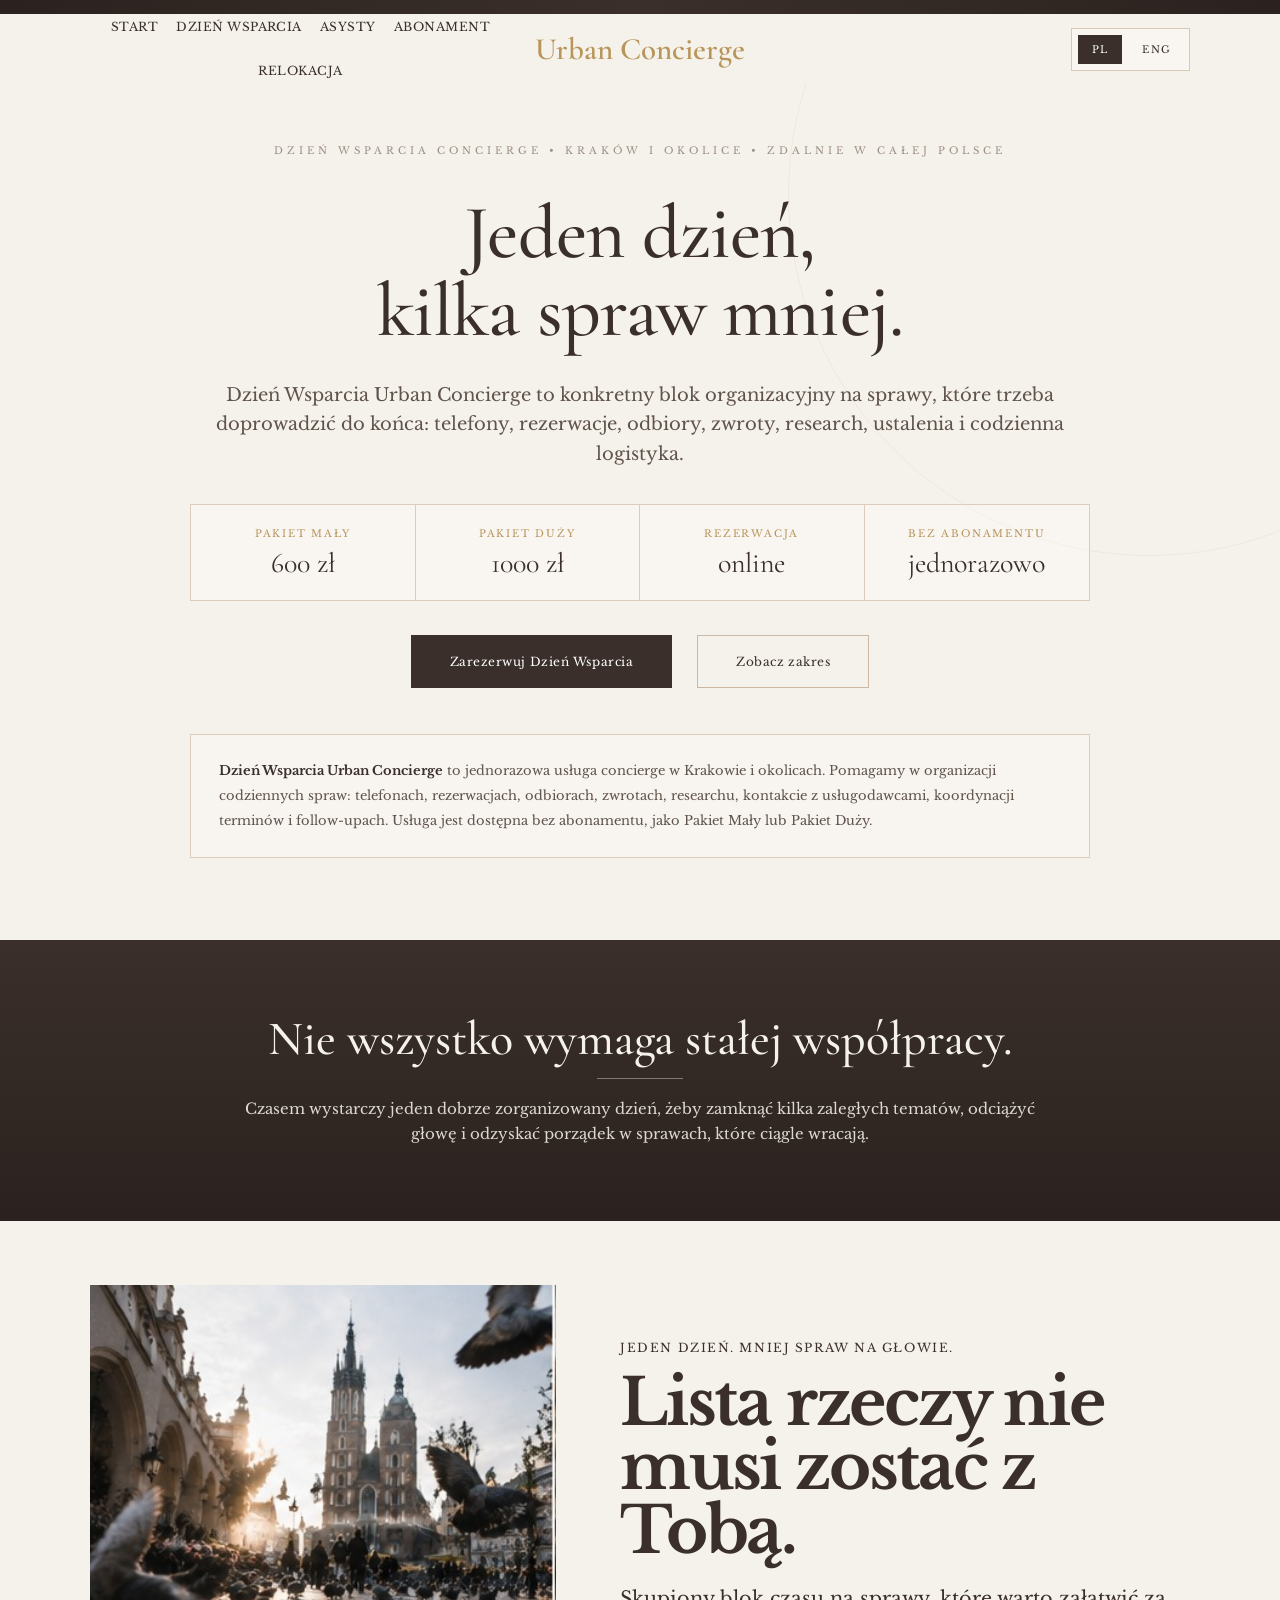
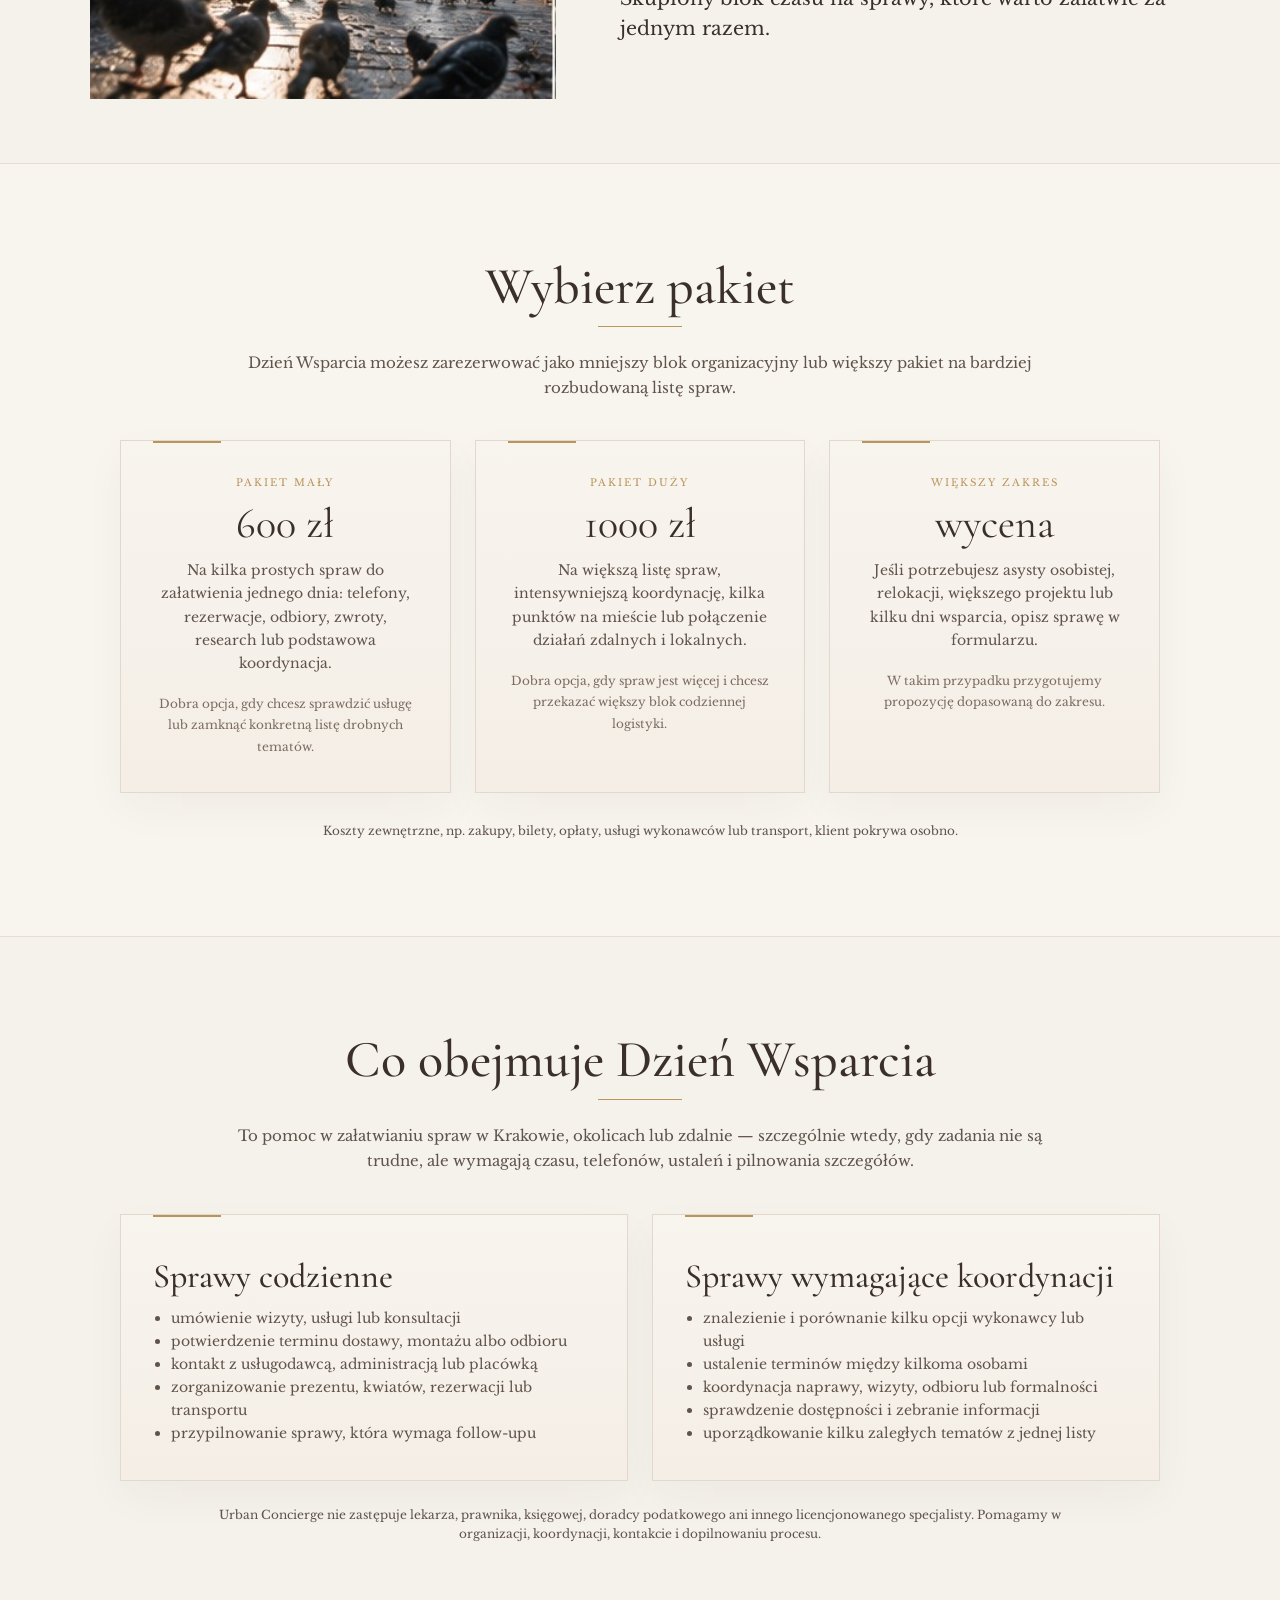
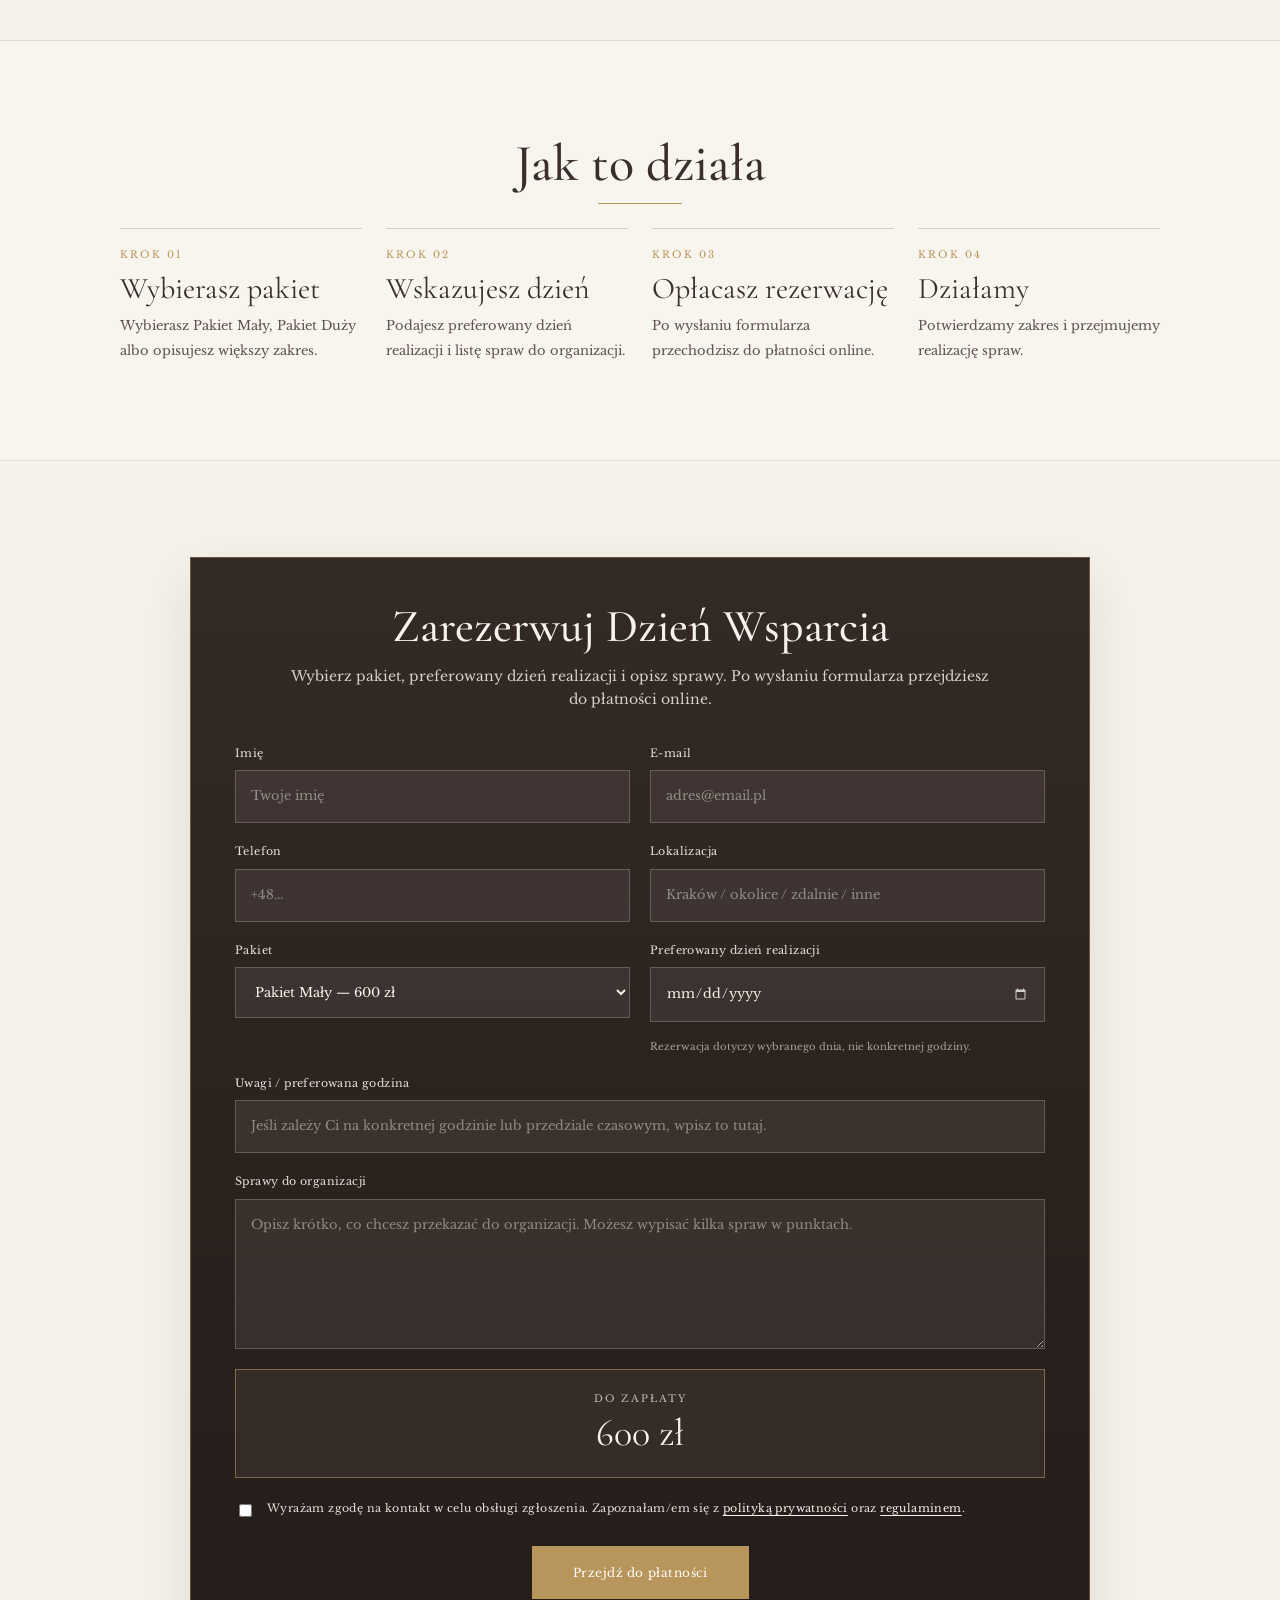
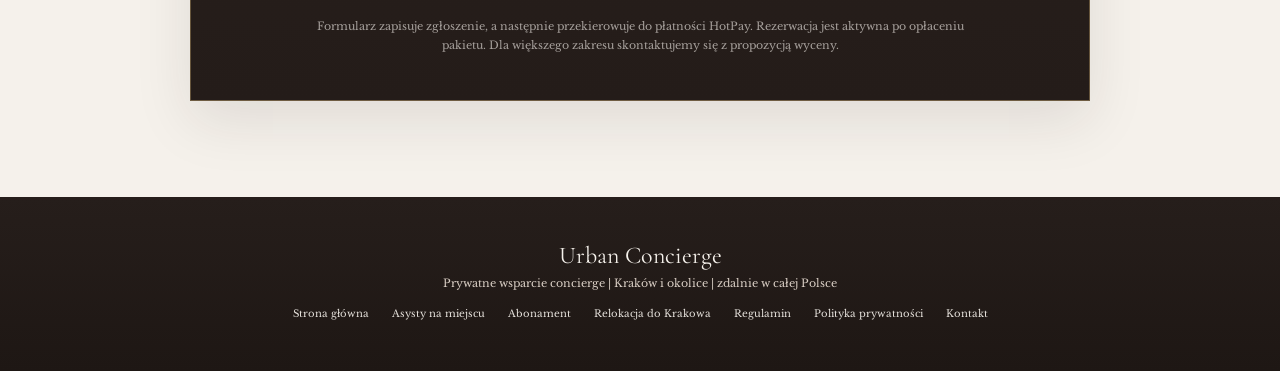
==== commit b7fcef14: "Add files via upload" ====
--- a/1-dzien-wsparcia/index.html
+++ b/1-dzien-wsparcia/index.html
@@ -755,6 +755,18 @@
       button { width: 100%; }
     }
   </style>
+
+<style id="uc-system-refresh">
+:root{--uc-ink:#151515;--uc-paper:#f4f1ea;--uc-line:rgba(21,21,21,.16)}
+html{scroll-behavior:smooth}body{overflow-x:hidden}
+.site-nav{display:flex;justify-content:center;gap:18px;flex-wrap:wrap;font-size:12px;letter-spacing:.04em;text-transform:uppercase}.site-nav a{color:inherit;text-decoration:none;border-bottom:1px solid transparent;padding:5px 0}.site-nav a:hover{border-color:currentColor}
+.header-inner,.uc-headerbar{grid-template-columns:1fr auto 1fr!important;align-items:center!important}.header-inner>.site-nav,.uc-headerbar>.site-nav{justify-self:start}.brand,.uc-brand{white-space:nowrap}.lang,.uc-lang-switch{justify-self:end}
+.hero{position:relative}.hero .shell,.uc-hero .uc-shell{position:relative}.hero-inner{max-width:900px}.sub,.intro,.band p,.form-copy,.card p,.card li{line-height:1.65!important}.content{overflow:hidden}.card{min-width:0}
+.uc-photo img,.service-photo img{width:100%;height:auto;display:block}.service-photo{margin:0;overflow:hidden}.service-photo.wide{max-width:1180px;margin:0 auto}.service-photo.inset{max-width:720px;margin:0 auto}.service-photo-section{padding:clamp(34px,5vw,76px) 0}.service-photo-section.dark{background:#171717}.service-photo-section.dark img{opacity:.92}
+.service-editorial{display:grid;grid-template-columns:minmax(0,.9fr) minmax(0,1.1fr);gap:clamp(28px,5vw,76px);align-items:center}.service-editorial.reverse .service-photo{order:2}.service-editorial .service-copy{max-width:600px}.service-eyebrow{font-size:12px;letter-spacing:.13em;text-transform:uppercase;margin-bottom:16px}.service-copy h2{font-size:clamp(34px,5vw,68px);line-height:1;letter-spacing:-.035em;margin:0 0 20px}.service-copy p{font-size:clamp(16px,1.5vw,20px);line-height:1.6;margin:0}
+@media(max-width:900px){.header-inner,.uc-headerbar{grid-template-columns:1fr auto!important}.site-nav{grid-column:1/-1;grid-row:2;justify-self:stretch!important;justify-content:flex-start!important;overflow-x:auto;flex-wrap:nowrap;padding:10px 0 2px}.site-nav a{white-space:nowrap}.brand,.uc-brand{justify-self:start}.lang,.uc-lang-switch{justify-self:end}.service-editorial,.service-editorial.reverse{grid-template-columns:1fr}.service-editorial.reverse .service-photo{order:initial}}
+@media(max-width:600px){.site-nav{gap:15px;font-size:11px}.hero h1,.uc-h1{overflow-wrap:normal;word-break:normal}.offer-strip,.uc-offer-strip{overflow:hidden}.service-photo-section{padding:30px 0}.content,section.content{padding-top:52px!important;padding-bottom:52px!important}}
+</style>
 </head>
 
 <body>
@@ -762,11 +774,7 @@
 
   <header class="shell">
     <div class="header-inner">
-      <nav class="mini-nav" aria-label="Nawigacja">
-        <a href="#pakiety">Pakiety</a>
-        <a href="#zakres">Zakres</a>
-        <a href="#rezerwacja">Rezerwacja</a>
-      </nav>
+      <nav class="site-nav" aria-label="Nawigacja serwisu"><a href="/">Start</a><a href="/1-dzien-wsparcia/">Dzień Wsparcia</a><a href="/asysty/">Asysty</a><a href="/abonament/">Abonament</a><a href="/relokacja-krakow/">Relokacja</a></nav>
 
       <a href="/" class="brand">Urban Concierge</a>
 
@@ -831,7 +839,8 @@
       </div>
     </section>
 
-    <section class="content soft" id="pakiety">
+    <section class="service-photo-section"><div class="shell service-editorial"><figure class="service-photo"><img src="/assets/photos/krakow-01.jpg" alt="Kraków"></figure><div class="service-copy"><div class="service-eyebrow">JEDEN DZIEŃ. MNIEJ SPRAW NA GŁOWIE.</div><h2>Lista rzeczy nie musi zostać z Tobą.</h2><p>Skupiony blok czasu na sprawy, które warto załatwić za jednym razem.</p></div></div></section>
+<section class="content soft" id="pakiety">
       <div class="shell">
         <h2 class="title">Wybierz pakiet</h2>
         <div class="rule"></div>
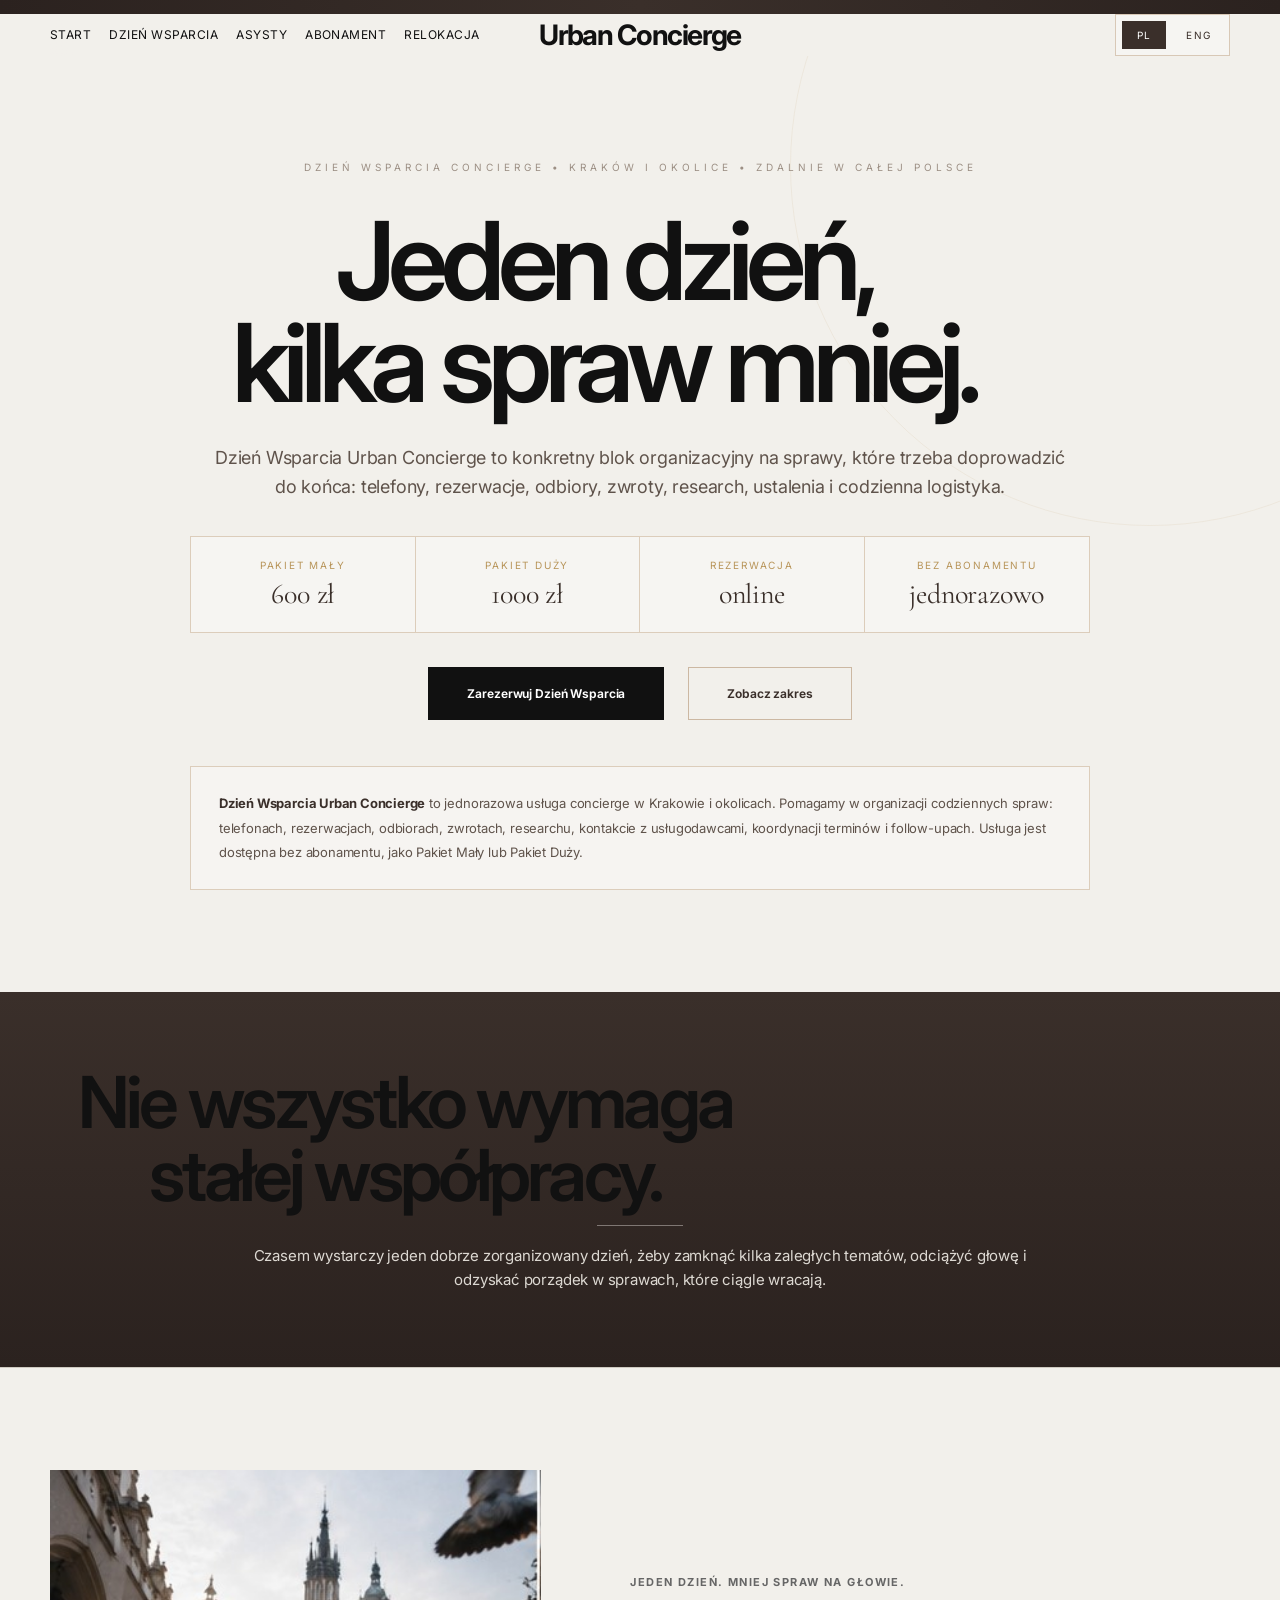
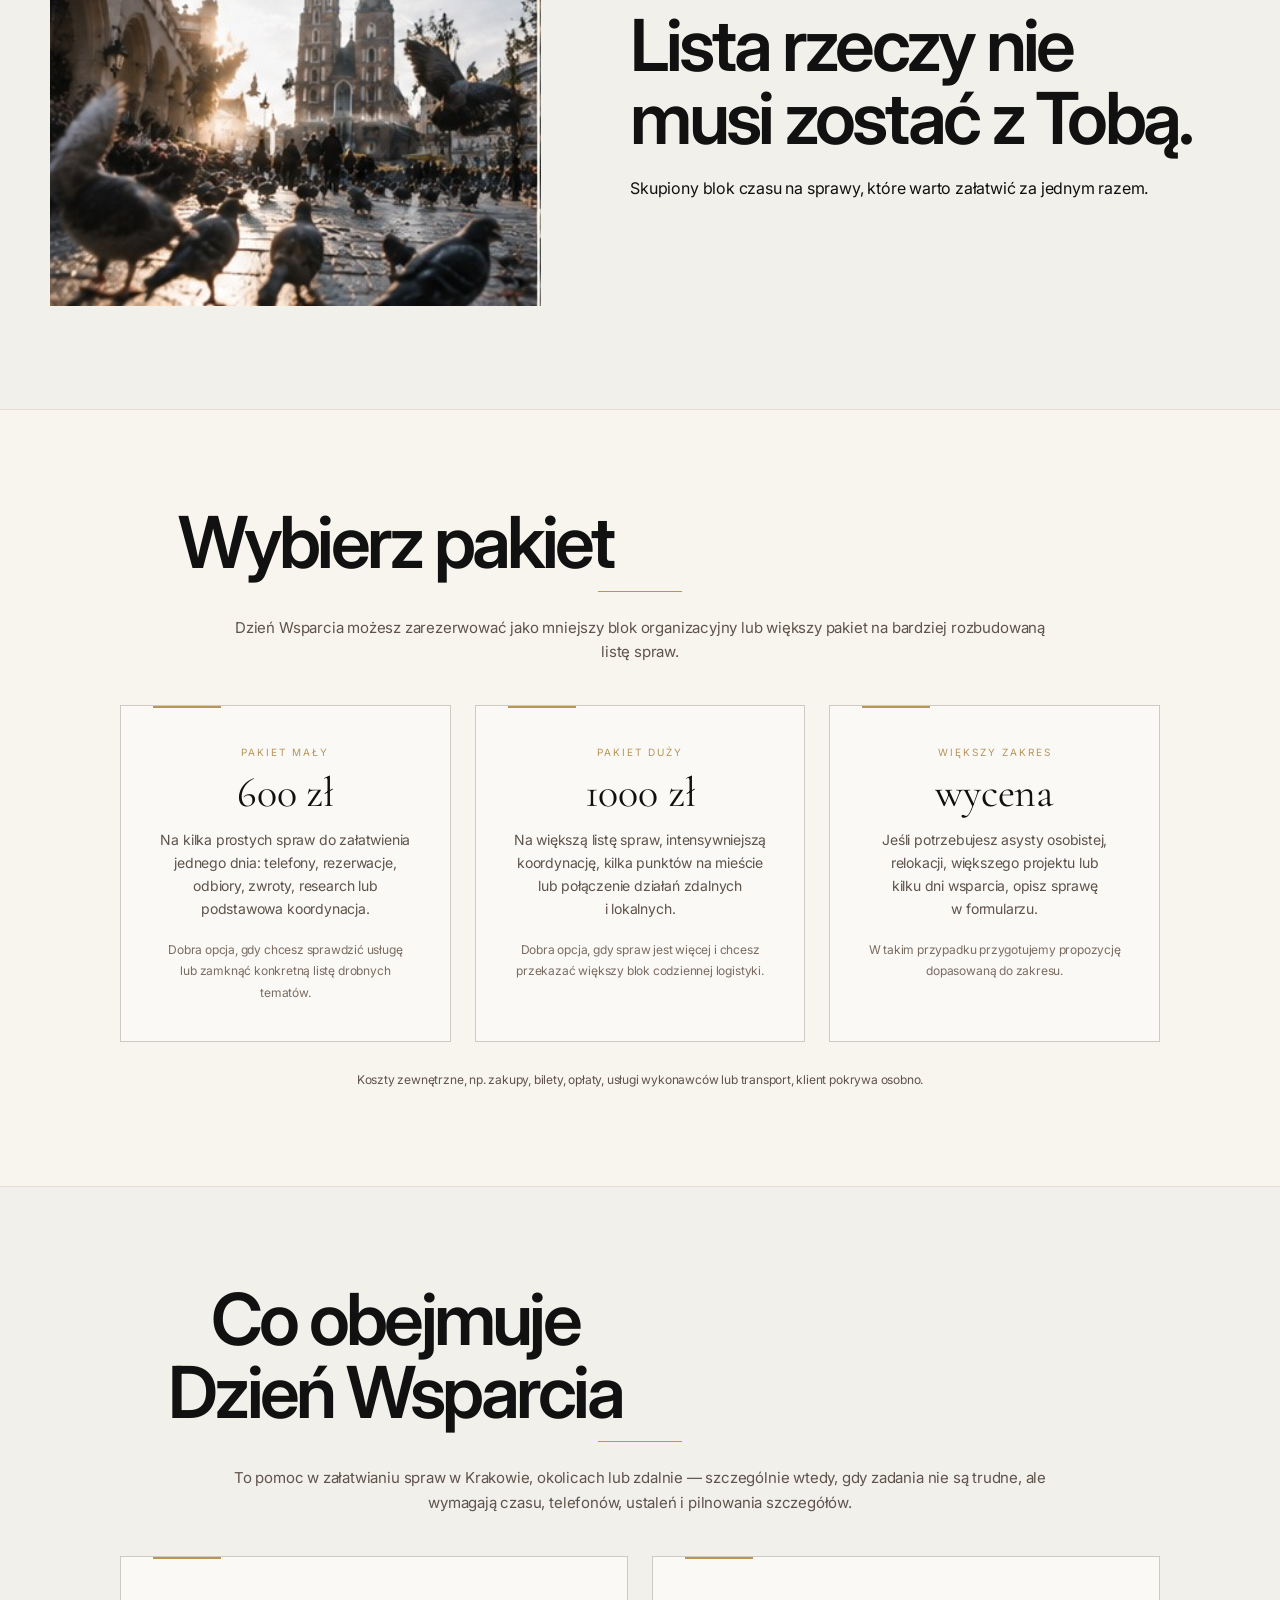
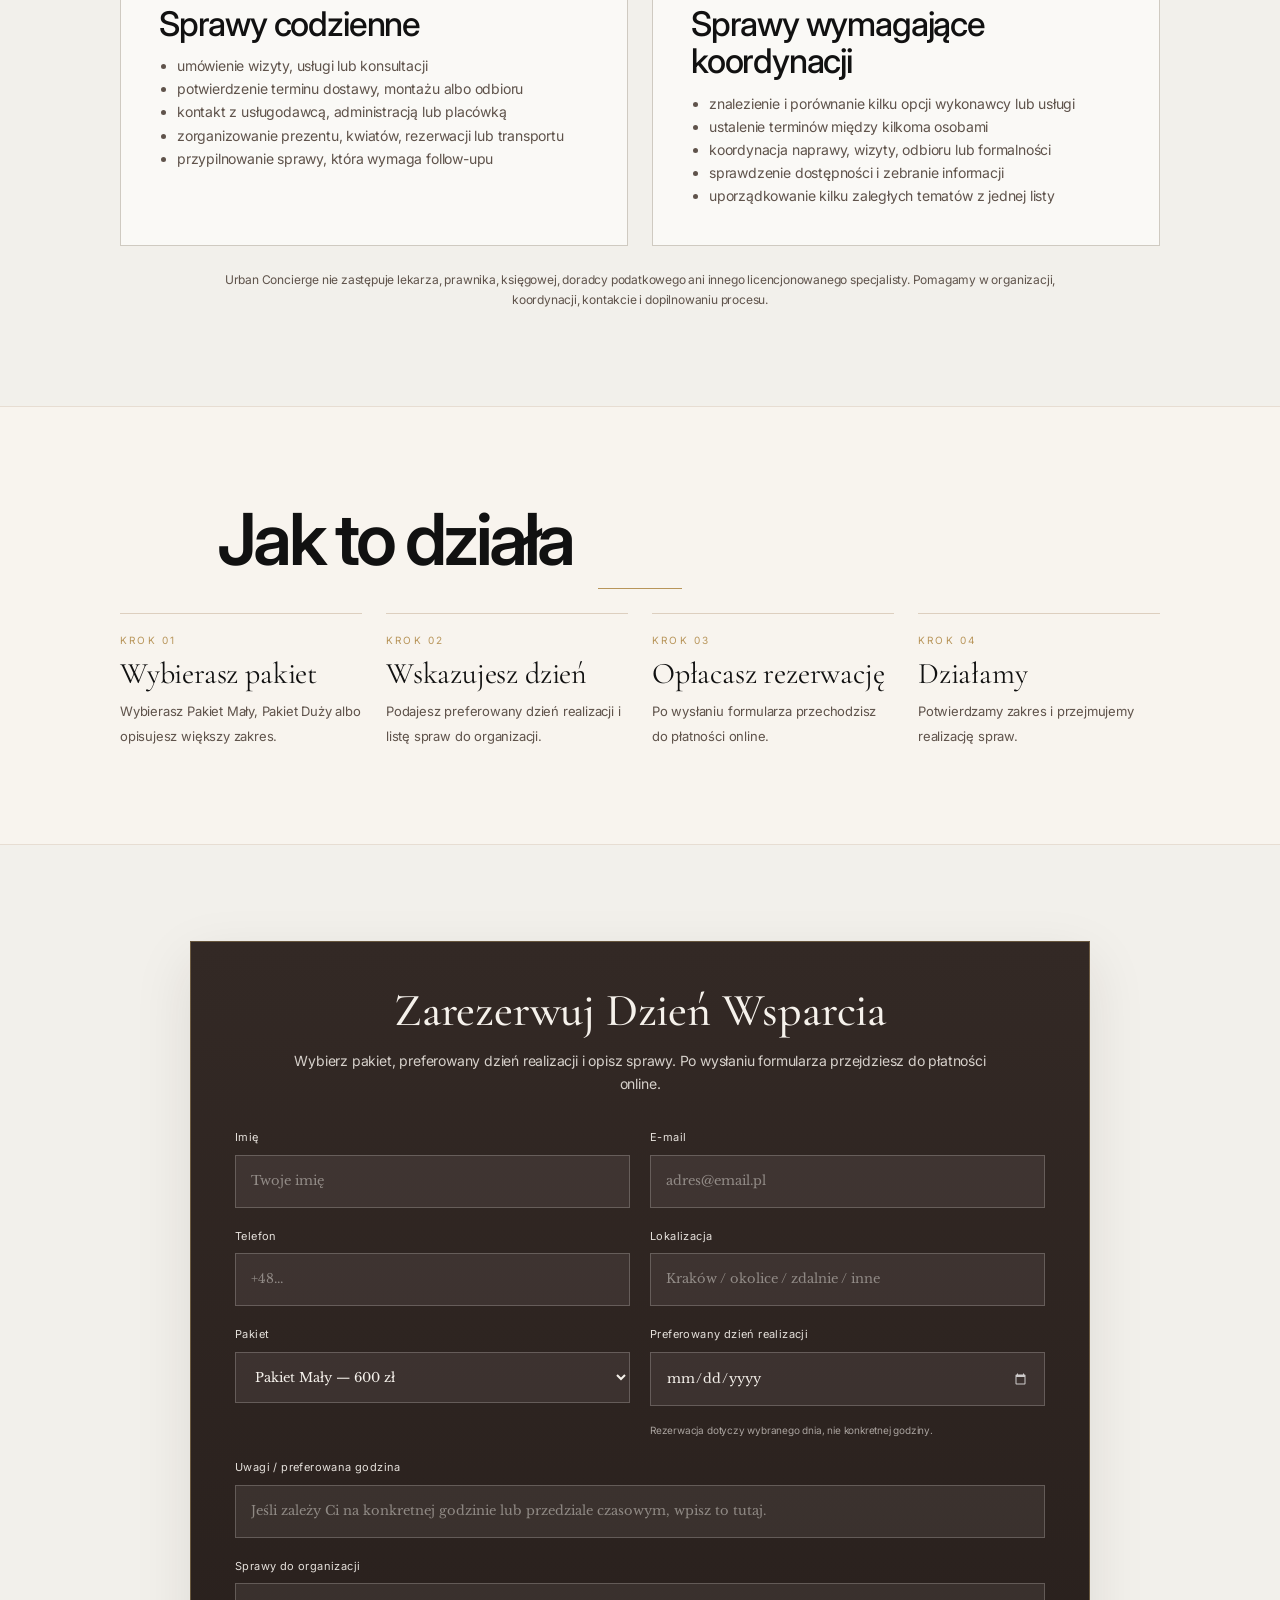
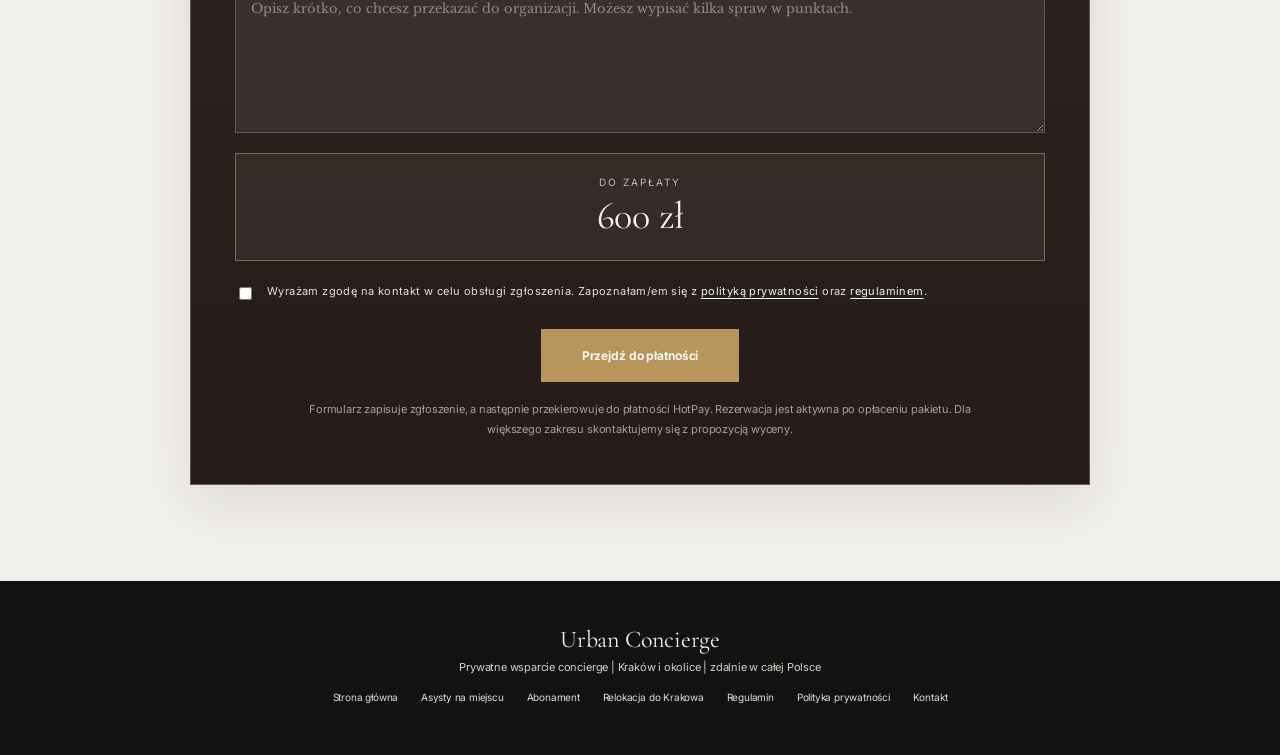
==== commit 05e848ff: "Add files via upload" ====
--- a/1-dzien-wsparcia/index.html
+++ b/1-dzien-wsparcia/index.html
@@ -767,6 +767,7 @@
 @media(max-width:900px){.header-inner,.uc-headerbar{grid-template-columns:1fr auto!important}.site-nav{grid-column:1/-1;grid-row:2;justify-self:stretch!important;justify-content:flex-start!important;overflow-x:auto;flex-wrap:nowrap;padding:10px 0 2px}.site-nav a{white-space:nowrap}.brand,.uc-brand{justify-self:start}.lang,.uc-lang-switch{justify-self:end}.service-editorial,.service-editorial.reverse{grid-template-columns:1fr}.service-editorial.reverse .service-photo{order:initial}}
 @media(max-width:600px){.site-nav{gap:15px;font-size:11px}.hero h1,.uc-h1{overflow-wrap:normal;word-break:normal}.offer-strip,.uc-offer-strip{overflow:hidden}.service-photo-section{padding:30px 0}.content,section.content{padding-top:52px!important;padding-bottom:52px!important}}
 </style>
+  <link rel="stylesheet" href="/assets/urban-2026.css">
 </head>
 
 <body>
--- a/assets/urban-2026.css
+++ b/assets/urban-2026.css
@@ -0,0 +1,4 @@
+@import url('https://fonts.googleapis.com/css2?family=Inter:wght@400;500;600;700&display=swap');
+:root{--uc-bg:#f2f0eb;--uc-paper:#faf9f6;--uc-ink:#111;--uc-muted:#666;--uc-line:#cfcac1;--uc-dark:#121212;--uc-accent:#e34a25}
+html{background:var(--uc-bg)!important;overflow-x:hidden}body{background:var(--uc-bg)!important;color:var(--uc-ink)!important;font-family:Inter,Arial,sans-serif!important;overflow-x:hidden;letter-spacing:-.012em}*,*:before,*:after{box-sizing:border-box}img{max-width:100%;height:auto;display:block}p,li,.uc-intro,.uc-copy,.service-copy{overflow-wrap:break-word;word-break:normal;hyphens:none;text-wrap:pretty}.uc-shell,.shell{width:min(1180px,calc(100% - 48px))!important;max-width:1180px!important;margin-inline:auto!important;padding-inline:0!important}.uc-topbar{height:5px!important;background:var(--uc-ink)!important}.uc-brandbar,header{background:rgba(242,240,235,.94)!important;backdrop-filter:blur(12px);position:relative;z-index:50}.uc-headerbar{min-height:92px!important;border-bottom:1px solid var(--uc-line);display:grid!important;grid-template-columns:1fr auto 1fr!important;gap:24px!important}.uc-brand,.brand,.logo{font-family:Inter,Arial,sans-serif!important;font-size:clamp(20px,2.2vw,31px)!important;font-weight:700!important;letter-spacing:-.055em!important;color:var(--uc-ink)!important;text-transform:none!important}.uc-mini-nav,.uc-lang-switch,.nav,.nav a,.uc-mini-nav a{font-family:Inter,Arial,sans-serif!important;font-size:11px!important;font-weight:600!important;letter-spacing:.05em!important}.uc-lang-switch{border:1px solid var(--uc-ink)!important;background:transparent!important}.uc-lang-current{background:var(--uc-ink)!important;color:#fff!important}.uc-lang-switch a{color:var(--uc-ink)!important}.uc-hero,.hero,.service-hero{padding:clamp(64px,8vw,120px) 0!important;background:var(--uc-bg)!important}.uc-hero-grid,.hero-grid,.service-hero-grid{display:grid!important;grid-template-columns:minmax(0,1.05fr) minmax(320px,.95fr)!important;gap:clamp(42px,7vw,100px)!important;align-items:end!important}.uc-kicker,.service-eyebrow,.eyebrow{font-family:Inter,Arial,sans-serif!important;font-size:11px!important;font-weight:700!important;letter-spacing:.13em!important;text-transform:uppercase!important;color:var(--uc-muted)!important;margin-bottom:20px!important}.uc-hero h1,.hero h1,.service-hero h1,h1{font-family:Inter,Arial,sans-serif!important;font-weight:600!important;letter-spacing:-.065em!important;line-height:.93!important;text-wrap:balance!important;color:var(--uc-ink)!important;font-size:clamp(54px,8.5vw,112px)!important;max-width:12ch!important;margin:0 0 30px!important}.service-hero h1{font-size:clamp(48px,7vw,92px)!important;max-width:14ch!important}.uc-hero p,.hero p,.service-hero p,.uc-intro{font-family:Inter,Arial,sans-serif!important;font-size:clamp(17px,1.7vw,22px)!important;line-height:1.5!important;max-width:58ch!important;color:#343434!important}.uc-photo,.service-photo{margin:0!important;overflow:hidden!important;background:#ddd!important}.uc-photo img,.service-photo img{width:100%!important;height:auto!important;object-fit:contain!important}.uc-hero-photo img{aspect-ratio:auto!important;height:auto!important}.uc-section,.section,.service-section{padding:clamp(70px,9vw,130px) 0!important;border-top:1px solid var(--uc-line)!important;background:transparent!important}.uc-title,.service-section h2,.section h2,h2{font-family:Inter,Arial,sans-serif!important;font-weight:600!important;letter-spacing:-.052em!important;line-height:1.02!important;text-wrap:balance!important;color:var(--uc-ink)!important;font-size:clamp(38px,5.6vw,72px)!important;max-width:15ch!important;margin-top:0!important}.uc-photo-split,.service-editorial{display:grid!important;grid-template-columns:minmax(0,.9fr) minmax(0,1.1fr)!important;gap:clamp(36px,7vw,96px)!important;align-items:center!important}.uc-photo-split.reverse>*:first-child{order:2}.uc-photo-split.reverse>*:last-child{order:1}.uc-photo-copy,.service-copy{min-width:0!important}.uc-editorial-break{background:var(--uc-dark)!important;color:#fff!important;padding:clamp(80px,10vw,150px) 0!important}.uc-editorial-break>.uc-shell{display:grid!important;grid-template-columns:minmax(0,1.15fr) minmax(0,.85fr)!important;gap:clamp(40px,7vw,100px)!important;align-items:end!important}.uc-editorial-big{font-family:Inter,Arial,sans-serif!important;font-size:clamp(42px,6.5vw,86px)!important;line-height:.96!important;letter-spacing:-.06em!important;font-weight:600!important;text-wrap:balance!important}.uc-editorial-small{font-family:Inter,Arial,sans-serif!important;font-size:16px!important;line-height:1.55!important;color:#c9c9c9!important;max-width:38ch!important;margin-top:22px!important}.uc-editorial-break .uc-photo{background:#222!important}.uc-editorial-break img{opacity:.9!important}.cards,.uc-cards,.grid,.service-grid{gap:18px!important}.card,.uc-card,.service-card{background:var(--uc-paper)!important;border:1px solid var(--uc-line)!important;border-radius:0!important;box-shadow:none!important;padding:clamp(24px,3vw,38px)!important}.card h3,.uc-card h3,.service-card h3,h3{font-family:Inter,Arial,sans-serif!important;letter-spacing:-.035em!important;line-height:1.1!important}.btn,.uc-btn,button,input[type=submit]{font-family:Inter,Arial,sans-serif!important;border-radius:0!important;font-weight:650!important;letter-spacing:-.01em!important}.btn-primary,.uc-btn-primary{background:var(--uc-ink)!important;color:#fff!important;border-color:var(--uc-ink)!important}.service-photo-section{padding:clamp(64px,8vw,120px) 0!important;border-top:1px solid var(--uc-line)!important}.service-photo-section.dark{background:var(--uc-dark)!important}.service-photo-section .service-editorial{width:min(1180px,calc(100% - 48px))!important;margin:auto!important}.service-photo.wide{width:min(1180px,calc(100% - 48px))!important;max-width:1180px!important;margin:auto!important}.footer,footer,.uc-footer{background:var(--uc-dark)!important;color:#eee!important}.footer a,footer a,.uc-footer a{color:#eee!important}.uc-section p,.service-section p,.section p,.service-copy p{font-size:16px!important;line-height:1.7!important;max-width:64ch!important}.uc-section ul,.service-section ul{max-width:64ch!important}.uc-section li,.service-section li{line-height:1.65!important;margin:.4em 0!important}
+@media(max-width:820px){.uc-shell,.shell{width:min(100% - 32px,1180px)!important}.uc-headerbar{grid-template-columns:1fr auto!important;min-height:76px!important}.uc-mini-nav{display:none!important}.uc-brand{justify-self:start!important}.uc-lang-switch{justify-self:end!important}.uc-hero-grid,.hero-grid,.service-hero-grid,.uc-photo-split,.service-editorial,.uc-editorial-break>.uc-shell{grid-template-columns:1fr!important;gap:34px!important}.uc-photo-split.reverse>*:first-child,.uc-photo-split.reverse>*:last-child{order:initial}.uc-hero,.hero,.service-hero{padding:56px 0 72px!important}.uc-hero h1,.hero h1,.service-hero h1,h1{font-size:clamp(48px,15vw,72px)!important;line-height:.95!important;max-width:10ch!important}.uc-title,.service-section h2,.section h2,h2{font-size:clamp(34px,10vw,52px)!important;max-width:13ch!important}.uc-section,.section,.service-section,.service-photo-section{padding:64px 0!important}.uc-editorial-break{padding:72px 0!important}.uc-editorial-big{font-size:clamp(40px,12vw,60px)!important}.uc-photo img,.service-photo img{width:100%!important;height:auto!important;object-fit:contain!important}.service-photo.wide{width:min(100% - 32px,1180px)!important}}
